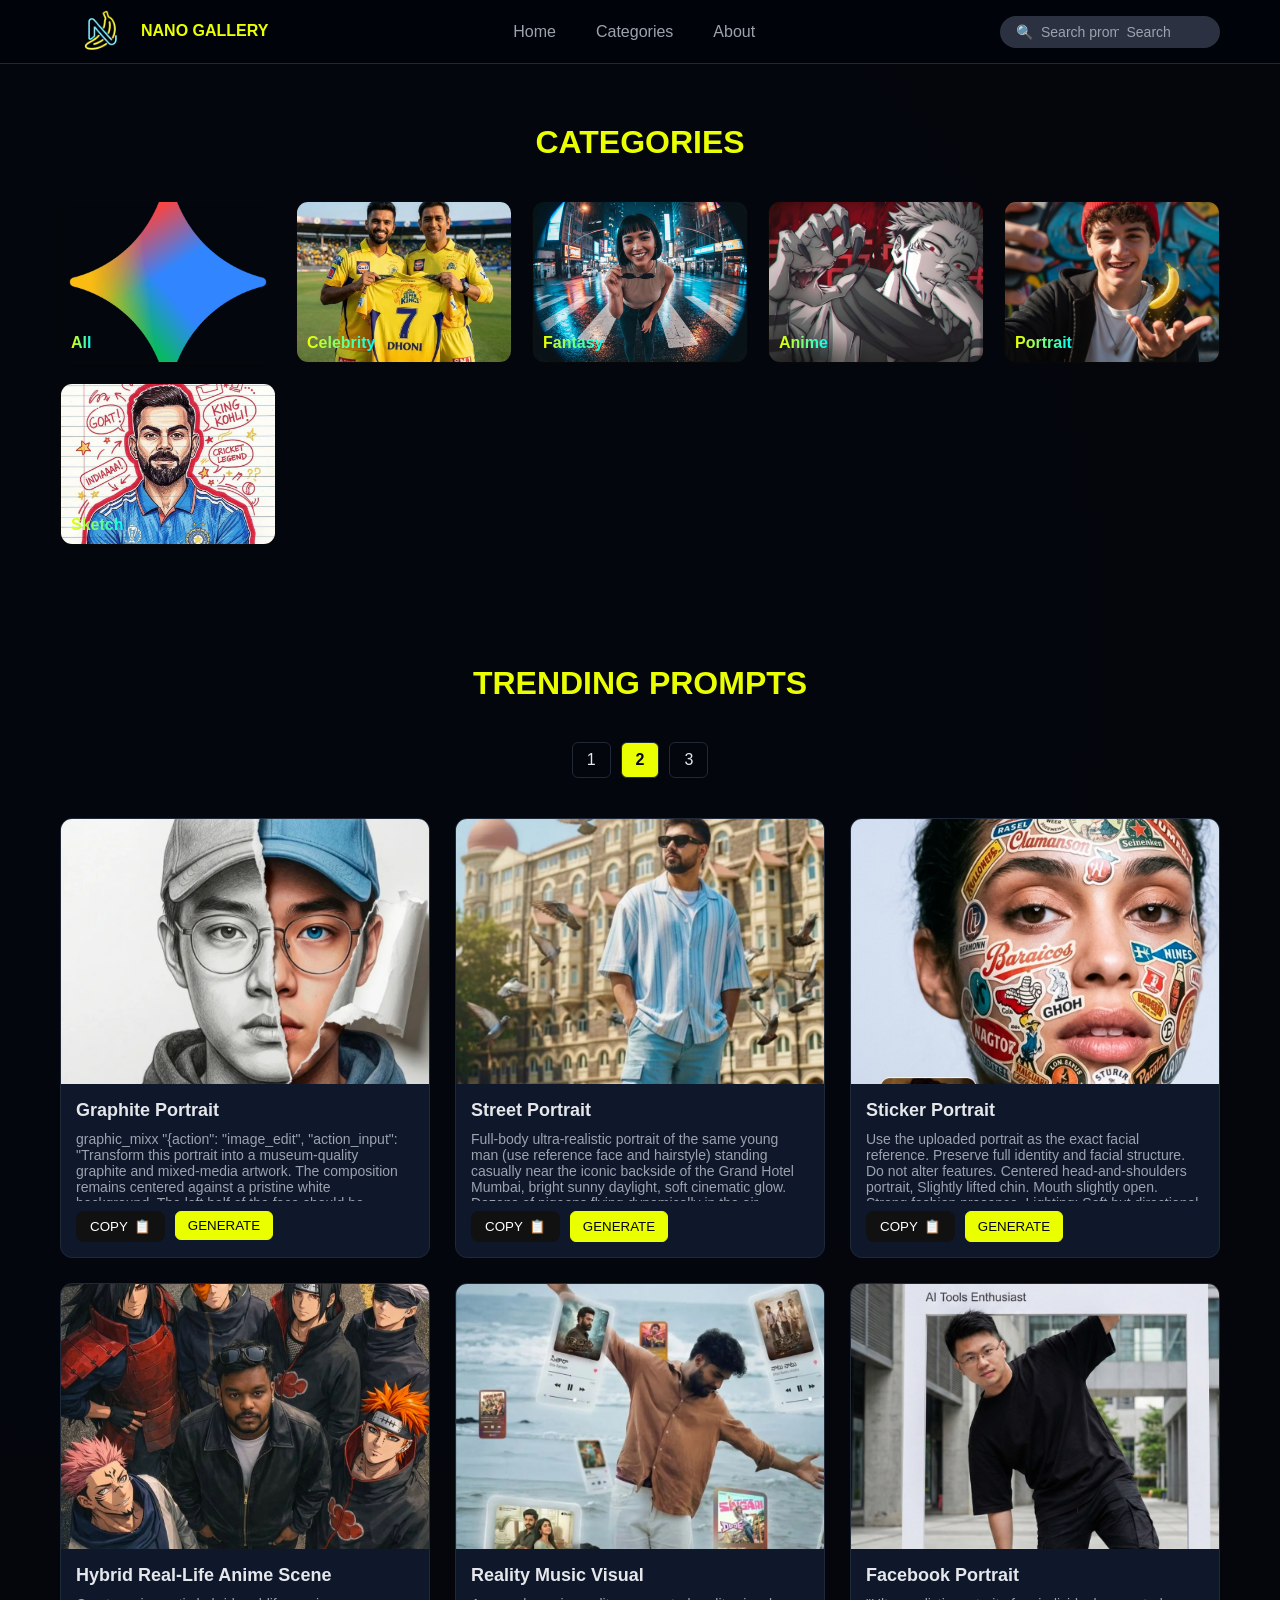
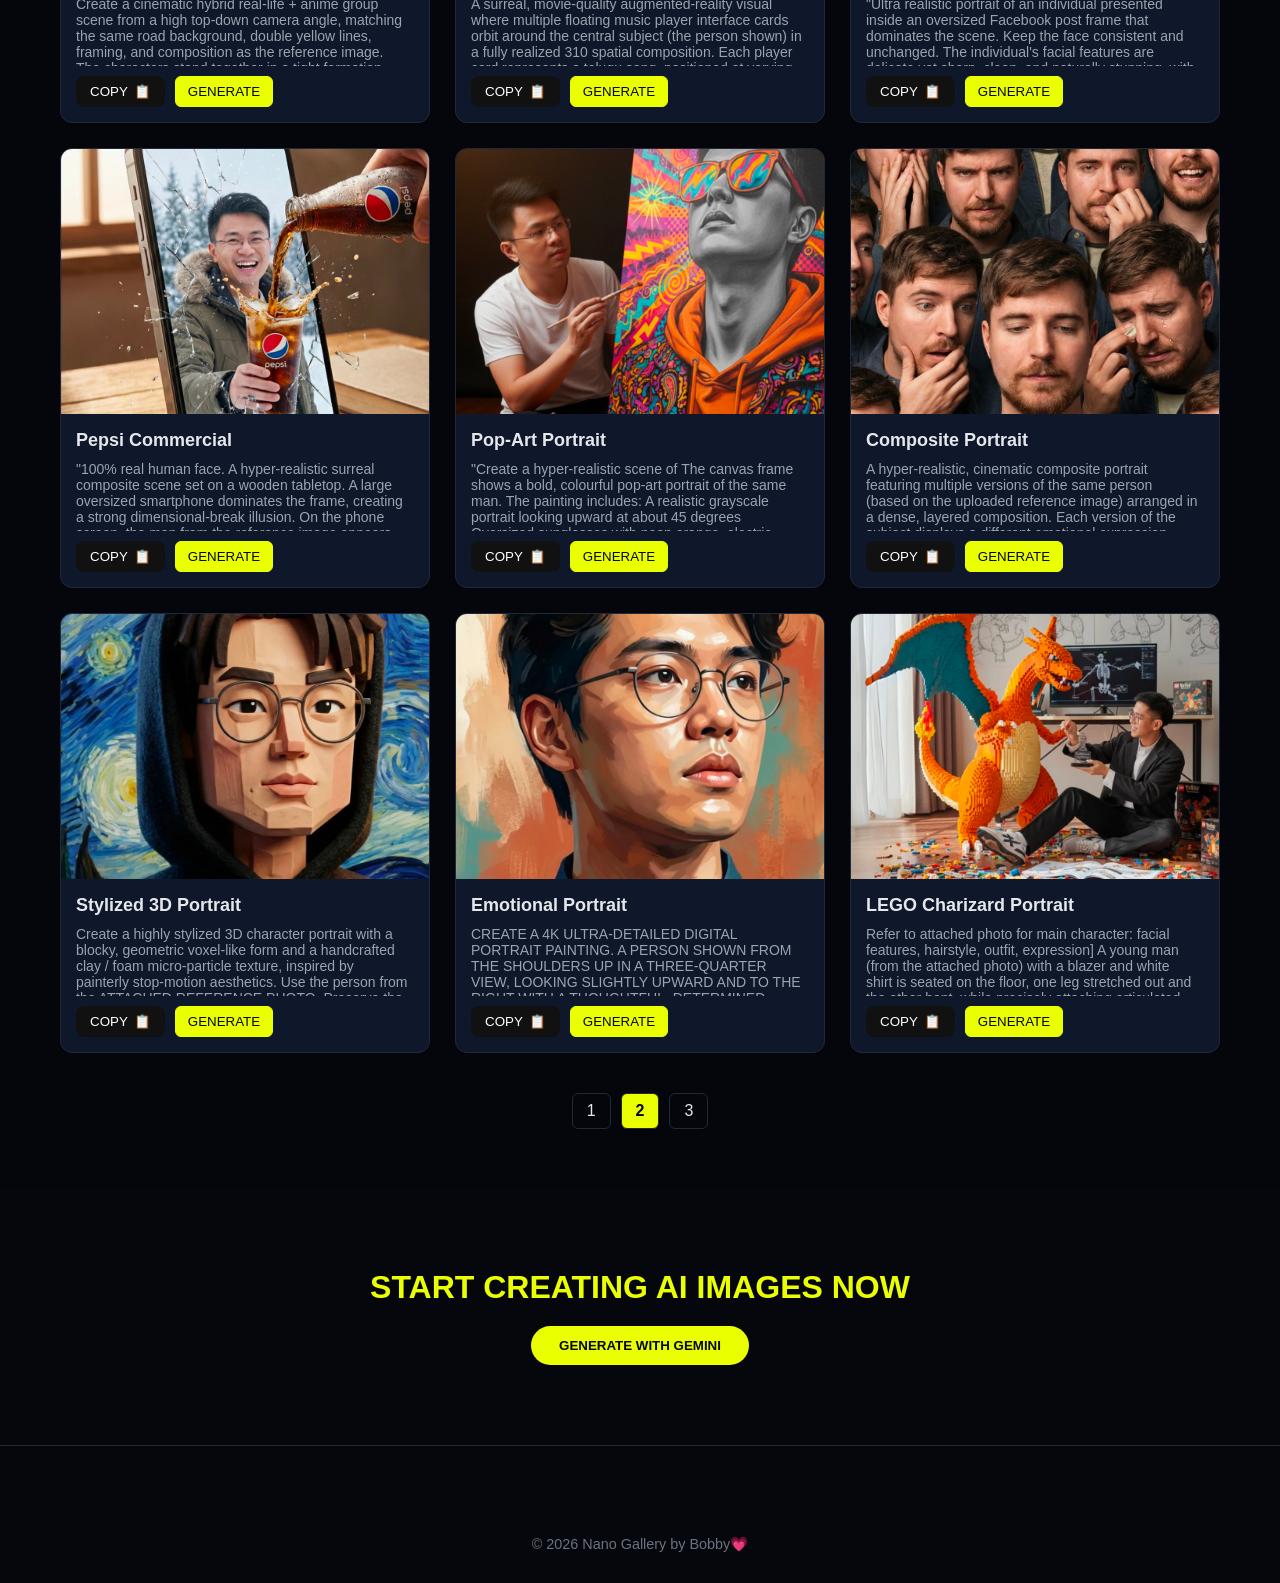
==== page2.html @ 67259397 "Initial project commit" ====
<!DOCTYPE html>
<html lang="en">
<head>
  <meta charset="UTF-8">
  <meta name="viewport" content="width=device-width, initial-scale=1.0">
  <title>Nano Gallery</title>
  <link rel="stylesheet" href="css/style.css">
  <script src="js/main.js" defer></script>
</head>
<body>

<!-- NAVBAR -->
<header class="nav">
  <div class="container nav-inner">
    <div class="logo">
      <img src="assets/icons/logo.png" alt="logo">
      <span>NANO GALLERY</span>
    </div>

    <nav class="menu">
      <a href="#hero">Home</a>
      <a href="#categories">Categories</a>
      <a href="#about">About</a>
    </nav>

<div class="nav-right">
  <div class="search-box">
    <span class="search-icon">🔍</span>
    <input type="text" id="searchInput" placeholder="Search prompts...">
    <input type="text" placeholder="Search">
  </div>
</div>
</header>

<!-- CATEGORIES -->

   <section class="categories" id="categories">
  <div class="container">
    <h2>CATEGORIES</h2>

    <div class="category-grid">

      <div class="cat-card" data-filter="all">
        <img src="assets/images/all.png" alt="All categories">
        <span>All</span>
      </div>

      <div class="cat-card" data-filter="celebrity">
        <img src="assets/images/image1.jpg" alt="Celebrity category">
        <span>Celebrity</span>
      </div>

      <div class="cat-card" data-filter="fantasy">
        <img src="assets/images/image2.jpg" alt="Fantasy category">
        <span>Fantasy</span>
      </div>

      <div class="cat-card" data-filter="anime">
        <img src="assets/images/image3.jpg" alt="Anime category">
        <span>Anime</span>
      </div>

      <div class="cat-card" data-filter="portrait">
        <img src="assets/images/image4.png" alt="Portrait category">
        <span>Portrait</span>
      </div>

      <div class="cat-card" data-filter="sketch">
        <img src="assets/images/image5.jpg" alt="Sketch category">
        <span>Sketch</span>
      </div>

    </div>
  </div>
</section>

<!-- PROMPTS -->
<section class="prompts"  id="prompts">
  
  <div class="container">
    <h2 >TRENDING PROMPTS</h2>
  <div class="pagination">
<a href="index.html">1</a>
<a class="active" href="page2.html">2</a>
<a  href="page3.html">3</a>
</div>

    <div class="prompt-grid">
      <p id="noResults" style="display: none; text-align: center; margin-top: 20px;">
  No results found 😶
</p>
   <div class="prompt-card" data-category="portrait">
    <img src="assets/images/p111.jpg" alt="prompt1">
    <div class="prompt-info">
      <h3>Graphite Portrait</h3>
      <p class="prompt-text"> graphic_mixx  "{action": "image_edit", "action_input": "Transform this portrait into a museum-quality graphite and mixed-media artwork. The composition remains centered against a pristine white background. The left half of the face should be rendered entirely in ultra-detailed graphite pencil with soft layered shading and subtle crosshatching. The right half is revealed through a dramatic vertical torn-paper opening, showing hyper-realistic color with a vivid blue eye and natural skin undertones. Add a sky-blue cap worn naturally on the head, with the fabric transitioning from color on the right to graphite shading on the left. The torn paper edges should curl outward, casting soft, realistic shadows to create depth. Maintain the subject's features and intense gaze while applying this fine art realism style.}"</p>
      <div class="buttons">
            <button class="copy">
  <span class="copy-text">COPY</span>
  <span class="copy-icon">📋</span>
</button>
        <a href="https://gemini.google.com"  target="_blank"><button class="gen">GENERATE</button></a>
      </div>
    </div>
  </div>

  <div class="prompt-card" data-category="portrait">
    <img src="assets/images/p112.jpg" alt="prompt2">
    <div class="prompt-info">
      <h3>Street Portrait</h3>
      <p class="prompt-text"> Full-body ultra-realistic portrait of the same young man (use reference face and hairstyle) standing casually near the iconic backside of the Grand Hotel Mumbai, bright sunny daylight, soft cinematic glow. Dozens of pigeons flying dynamically in the air, adding natural motion.

Outfit: light blue-and-white wide-stripe oversized half-sleeve shirt, relaxed light-blue cargo pants, sleek black sunglasses, subtle silver chain, and black-white sneakers. Hands casually in pockets, confident.</p>
      <div class="buttons">
           <button class="copy">
  <span class="copy-text">COPY</span>
  <span class="copy-icon">📋</span>
</button>
        <button class="gen">GENERATE</button>
      </div>
    </div>
  </div>

  <div class="prompt-card" data-category="portrait">
    <img src="assets/images/p113.jpg" alt="prompt3">
    <div class="prompt-info">
      <h3>Sticker Portrait</h3>
      <p class="prompt-text">Use the uploaded portrait as the exact facial reference.

Preserve full identity and facial structure. Do not alter features.

Centered head-and-shoulders portrait, Slightly lifted chin.

Mouth slightly open. Strong fashion presence.

Lighting: Soft but directional studio lighting. Even beauty-style

key light from front. Subtle shadow under jaw and cheekbones. Natural skin highlights. Not flat- gentle contrast. High-end editorial beauty lighting.

Background: Clean light neutral backdrop (soft off-white or pale gray). Minimal and smooth.

Outfit: Structured black high-neck garment. Matte black fabric.

Minimalist fashion styling. Clean silhouette.

Sticker composition: Cover the entire face densely with curated colorful stickers. Layered but visually balanced. Vintage logos, typography, mini illustrations, symbols. Stickers must follow facial curvature. Natural adhesive texture. Slight shadows and realistic edge lift. Some overlap.

High realism. Do not look digitally pasted. Eyes remain visible. Lips partially visible.

Aesthetic treatment: Slight desaturation. Subtle film grain. Soft cinematic texture. Editorial fashion magazine vibe. Balanced colors, not overly saturated. Clean but artistic. Ultra high resolution. Sharp focus. Photorealistic finish.</p>
      <div class="buttons">
            <button class="copy">
  <span class="copy-text">COPY</span>
  <span class="copy-icon">📋</span>
</button>
        <button class="gen">GENERATE</button>
      </div>
    </div>
  </div>
 
  <div class="prompt-card" data-category="anime">
    <img src="assets/images/p114.jpg" alt="prompt1">
    <div class="prompt-info">
      <h3>Hybrid Real-Life Anime Scene</h3>
      <p class="prompt-text">Create a cinematic hybrid real-life + anime group scene from a high top-down camera angle, matching the same road background, double yellow lines, framing, and composition as the reference image. The characters stand together in a tight formation, looking upward toward the camera with confident, serious expressions. Keep the same vertical perspective, spacing, and street texture. Main Human Subject (Center). Place me in the middle of the group as a real-world human boy using my face reference.</p>
      <div class="buttons">
            <button class="copy">
  <span class="copy-text">COPY</span>
  <span class="copy-icon">📋</span>
</button>
        <button class="gen">GENERATE</button>
      </div>
    </div>
  </div>

  <div class="prompt-card" data-category="fantasy">
    <img src="assets/images/p115.jpg" alt="prompt2">
    <div class="prompt-info">
      <h3>Reality Music Visual</h3>
      <p class="prompt-text">A surreal, movie-quality augmented-reality visual where multiple floating music player interface cards orbit around the central subject (the person shown) in a fully realized 310 spatial composition. Each player card represents a telugu song, positioned at varying depths-some hovering boldly in the foreground and partially overlapping the subject, while others drift subtly behind and along the sides, creating immersive depth.</p>
      <div class="buttons">
            <button class="copy">
  <span class="copy-text">COPY</span>
  <span class="copy-icon">📋</span>
</button>
        <button class="gen">GENERATE</button>
      </div>
    </div>
  </div>

  <div class="prompt-card" data-category="portrait">
    <img src="assets/images/p116.jpg" alt="prompt3">
    <div class="prompt-info">
      <h3>Facebook Portrait</h3>
      <p class="prompt-text">"Ultra realistic portrait of an individual presented inside an oversized Facebook post frame that dominates the scene. Keep the face consistent and unchanged. The individual's facial features are delicate yet sharp, clean, and naturally stunning, with eyes locked on the viewer with calm, magnetic intensity and lips softly relaxed and neutral, giving a high-fashion model expression. They stand in a modern, dynamic pose: upper body leaning slightly forward, one hand casually gripping the top edge of the Facebook frame, while one leg steps outward through the frame to create a smooth and stylish 3D illusion. The Facebook frame is ultra realistic with username "Adam Digital", verified badge, display name "374K followers 1K following", caption "AI Tools Enthusiast", authentic Facebook UI icons (like, comment, share and emoji reactions), and a circular profile picture identical to the subject.

The individual wears an oversized black T-shirt, black cargo pants, and clean sneakers in a relaxed, modern streetwear look."</p>
      <div class="buttons">
            <button class="copy">
  <span class="copy-text">COPY</span>
  <span class="copy-icon">📋</span>
</button>
        <button class="gen">GENERATE</button>
      </div>
    </div>
  </div>
<div class="prompt-card" data-category="fantasy">
    <img src="assets/images/p117.jpg" alt="prompt1">
    <div class="prompt-info">
      <h3>Pepsi Commercial</h3>
      <p class="prompt-text">"100% real human face. A hyper-realistic surreal composite scene set on a wooden tabletop. A large oversized smartphone dominates the frame, creating a strong dimensional-break illusion. On the phone screen, the man from the reference image appears much larger in a close-up winter environment, smiling happily while holding a clear glass with a visible Pepsi logo on it.

A real human hand pours dark Pepsi cola from a cold bottle covered in condensation droplets directly toward the phone screen. The liquid visually breaks through the display and flows into the glass he is holding inside the screen, creating a powerful surreal effect.

A closed book and a black pen sit on the wooden table beside the oversized phone to emphasize scale distortion. Warm natural lighting, soft cinematic shadows, ultra-sharp liquid splash details, hyper-realistic skin texture, realistic reflections on glass and screen, surreal cinematic advertising look, professional commercial photography quality, 8K realism.</p>
      <div class="buttons">
            <button class="copy">
  <span class="copy-text">COPY</span>
  <span class="copy-icon">📋</span>
</button>
        <button class="gen">GENERATE</button>
      </div>
    </div>
  </div>

  <div class="prompt-card" data-category="fantasy">
    <img src="assets/images/p118.jpg" alt="prompt2">
    <div class="prompt-info">
      <h3>Pop-Art Portrait</h3>
      <p class="prompt-text">"Create a hyper-realistic scene of The canvas frame shows a bold, colourful pop-art portrait of the same man. The painting includes: A realistic grayscale portrait looking upward at about 45 degrees Oversized sunglasses with neon orange, electric blue, hot pink reflective colours. A hoodie or jacket with multi-colour paisley/baroque patterns (orange, teal, pink, purple, gold, black). A vibrant orange hood underneath

Lower area with vivid painted fabric textures in orange, magenta, turquoise.

Pop-Art Background Patterns (On the Canvas)

Use a high-energy mix of: Neon spirals, Radiating sunbursts, Comic halftone dots, Lightning zig-zags, Stars, Wavy lines, Crosshatching, Brushstroke textures

All in bright colours like orange, yellow, pink, purple, teal and black, layered together to feel hand-painted and explosive.

Scene Environment: The man sits comfortably on the left. The canvas is on the right, facing him. He holds a paintbrush near the canvas. Paint tubes, colour palettes and brushes scattered around. Warm, soft studio lighting. Visible canvas texture and real acrylic paint strokes.

Style: Hyper-realistic man Canvas art is colourful pop-art with bold outlines and layered paint textures. High saturation, strong contrast, energetic vibe.

Negative Prompt: No cartoon bodies, no flat vector look, no distortions, no muted colours."</p>
      <div class="buttons">
            <button class="copy">
  <span class="copy-text">COPY</span>
  <span class="copy-icon">📋</span>
</button>
        <button class="gen">GENERATE</button>
      </div>
    </div>
  </div>

  <div class="prompt-card" data-category="portrait">
    <img src="assets/images/p119.jpg" alt="prompt3">
    <div class="prompt-info">
      <h3>Composite Portrait</h3>
      <p class="prompt-text">A hyper-realistic, cinematic composite portrait featuring multiple versions of the same person (based on the uploaded reference image) arranged in a dense, layered composition. Each version of the subject displays a different emotional expression, including: joy, shock, curiosity, fear, sadness, confusion, excitement, deep thought, amusement, and surprise.

The central figure is positioned slightly forward, holding an open book, reading calmly with a neutral or focused expression. Surrounding versions of the same person are tightly packed in the background, overlapping slightly, each showing unique facial emotions and natural gestures (hands on face, covering mouth, scratching head, smiling, frowning, etc.).

Face consistency is critical- all versions must clearly resemble the uploaded reference image, maintaining identical facial structure, hairstyle, skin tone, and lighting coherence.

Lighting & Mood:

Soft studio lighting with warm tones, subtle shadows, and high dynamic range. Dramatic but natural lighting that enhances facial expressions.

Background is dark and minimal to emphasize faces.

Styling:

Clothing: simple, neutral outfit (e.g, casual shirt or jacket) consistent across all duplicates

Color palette: warm, earthy tones with a strong contrast (like beige, brown, muted blue)

Emotional storytelling and expressive realism

Composition:

Tight framing with faces filling the frame

Depth layering: foreground (main subject), mid-layer, background faces

Slight variation in head angles and eye directions for realism

No distortion or surreal exaggeration - keep it photorealisticDetails:

Ultra-detailed skin texture, natural imperfections, realistic eyes, sharp focus DSLR quality, 85mm lens look, shallow depth of field, studio-grade clarity.

use Ist image and 2nd image i for reference i Want 9:16 size</p>
      <div class="buttons">
            <button class="copy">
  <span class="copy-text">COPY</span>
  <span class="copy-icon">📋</span>
</button>
        <button class="gen">GENERATE</button>
      </div>
    </div>
  </div>

  <div class="prompt-card" data-category="portrait">
    <img src="assets/images/p120.jpg" alt="prompt4">
    <div class="prompt-info">
      <h3>Stylized 3D Portrait</h3>
      <p class="prompt-text">Create a highly stylized 3D character portrait with a blocky, geometric voxel-like form and a handcrafted clay / foam micro-particle texture, inspired by painterly stop-motion aesthetics. Use the person from the ATTACHED REFERENCE PHOTO. Preserve the person's identity, facial structure, proportions, skin tone, and key features, but reinterpret them into a cuboid, low-poly caricature form with simplified geometry, squared facial planes, and intentionally rigid structure. Apply a dense tactile surface made of tiny bead-like or felted particles across all visible elements for a handcrafted look. Render against a swirling, painterly, post-impressionist background with thick directional strokes and vibrant motion, evoking a dreamlike night-sky energy. Lighting should be soft but directional, with warm highlights and gentle shadow falloff to enhance texture depth without realism. The overall look should feel artistic, whimsical, museum-grade, and handcrafted, not photoreal, not Pixar, not vinyl, not glossy CGI. Ultra-high detail, clean edges, intentional stylization, no text, no logos, no watermarks. Aspect ratio 4:5</p>
      <div class="buttons">
            <button class="copy">
  <span class="copy-text">COPY</span>
  <span class="copy-icon">📋</span>
</button>
        <button class="gen">GENERATE</button>
      </div>
    </div>
  </div>

  <div class="prompt-card" data-category="portrait">
    <img src="assets/images/p121.jpg" alt="prompt5">
    <div class="prompt-info">
      <h3>Emotional Portrait</h3>
      <p class="prompt-text">CREATE A 4K ULTRA-DETAILED DIGITAL PORTRAIT PAINTING. A PERSON SHOWN FROM THE SHOULDERS UP IN A THREE-QUARTER VIEW, LOOKING SLIGHTLY UPWARD AND TO THE RIGHT WITH A THOUGHTFUL, DETERMINED EXPRESSION. ACCURATELY MATCH IDENTITY, FACIAL STRUCTURE, PROPORTIONS, HAIRSTYLE, AND HAIR TEXTURE FROM THE REFERENCE IMAGE.

LIGHTING: SOFT WINDOW LIGHT FROM THE FRONT, GLOSSY PAINTED HIGHLIGHTS ON FOREHEAD, NOSE BRIDGE, CHEEKBONES, CHIN, AND LIPS. SUBTLE SHADOW PATTERNS ACROSS THE FACE.

RENDERING: ULTRA-DETAILED, PAINTERLY BRUSH STROKES, VISIBLE SKIN TEXTURE AND INDIVIDUAL HAIR STRANDS.

CLOTHING: DARK BLUE KURTA SHIRT, MINIMAL DETAIL BUT EXPRESSIVE BRUSH STROKES.

BACKGROUND: ABSTRACT PAINTERLY BACKDROP WITH CREAM, ORANGE, TERRACOTTA, AND TEAL TONES, TEXTURED ACRYLIC STYLE.

LOWER FADE: PORTRAIT DISSOLVES INTO BRUSH STROKES TOWARD THE BOTTOM.

STYLE: MODERN EDITORIAL ILLUSTRATION, ACRYLIC + OIL PAINTING MIX, HIGH COLOR DEPTH, SHARP FACE DETAIL.

RESOLUTION: 4K, ULTRA-SHARP, ASPECT RATIO 4:5.</p>
      <div class="buttons">
            <button class="copy">
  <span class="copy-text">COPY</span>
  <span class="copy-icon">📋</span>
</button>
        <button class="gen">GENERATE</button>
      </div>
    </div>
  </div>

  <div class="prompt-card" data-category="fantasy">
    <img src="assets/images/p122.jpg" alt="prompt6">
    <div class="prompt-info">
      <h3>LEGO Charizard Portrait</h3>
      <p class="prompt-text">Refer to attached photo for main character: facial features, hairstyle, outfit, expression]

A young man (from the attached photo) with a blazer and white shirt is seated on the floor, one leg stretched out and the other bent, while precisely attaching articulated LEGO pieces to the wing of a towering charizard statue. The full-scale charizard is built entirely out of cool-toned orange, red, yellow, white LEGO bricks, poised in a martial-arts stance that radiates elegance and strength.

Around him, thousands of LEGO pieces sprawl across the polished wooden floor, mixed with open manuals and charizard-branded LEGO packaging. Behind the character, a minimalistic desk supports a digital screen displaying charizard's skeletal build, and nearby walls are covered with penciled sketches of movement and aura-based attacks.

Sunlight streams gently from the side window, highlighting the subtle tension in the charizard's pose and the creator's meticulous handwork. Shadows fall softly, adding cinematic realism. The scene captures a sense of focused solitude and artistic flow, framed in vertical 9:16 for a vertical storytelling</p>
      <div class="buttons">
            <button class="copy">
  <span class="copy-text">COPY</span>
  <span class="copy-icon">📋</span>
</button>
        <button class="gen">GENERATE</button>
      </div>
    </div>
  </div>
</div>
<div class="pagination">
<a href="index.html">1</a>
<a class="active" href="page2.html">2</a>
<a  href="page3.html">3</a>
</div>
</section>

<!-- CTA -->
<section class="cta-section">
  <div class="container">
    <h2>START CREATING AI IMAGES NOW</h2>
    <a href="https://gemini.google.com" target="_blank"><button class="cta">GENERATE WITH GEMINI</button></a>
  </div>
</section>

<!-- FOOTER -->
<footer class="footer" id="about">
  <div class="copyright">
    © 2026 Nano Gallery by Bobby💗
  </div>
</footer>

</body>
</html>
---- css/style.css ----
* {
  margin: 0;
  padding: 0;
  box-sizing: border-box;
}

html {
  scroll-behavior: smooth;
}

body {
  font-family: "Segoe UI", Arial, sans-serif;
  background: radial-gradient(circle at 20% 20%, #0b0f19, #05070d 60%);
  color: #e5e7eb;
}

.container {
  max-width: 1200px;
  margin: auto;
  padding: 0 20px;
}

h2 {
  text-align: center;
  margin-bottom: 40px;
  font-size: 2rem;
  color: #eaff00;
}

/*NAVBAR*/

.nav {
  position: sticky;
  top: 0;
  background: #00030a;
  backdrop-filter: blur(3px);
  border-bottom: 1px solid #1f2937;
  z-index: 10;
}

.nav-inner {
  display: grid;
  grid-template-columns: auto 1fr auto;
  align-items: center;
  height: 63px;
}

.logo {
  display: flex;
  align-items: center;
  gap: 1px;
  font-weight: 700;
  color: #eaff00;
}

.logo img {
  width: 80px;
  transition: transform 0.5s ease, filter 0.5s ease;
}

.logo:hover {
  filter: drop-shadow(0 0 10px rgba(251, 251, 63, 0.8));
}

.menu {
  display: flex;
  justify-content: center;
  gap: 40px;
}
.menu a {
  color: #9ca3af;
  font-weight: 500;
  text-decoration: none;
  transition: color 0.2s;
}

.menu a:hover {
  color: #eaff00;
}


.nav-right {
  display: flex;
  align-items: center;
  gap: 15px;
}


.nav-right {
  display: flex;
  align-items: center;
}

.search-box {
  display: flex;
  align-items: center;
  background: #2b3140;
  padding: 8px 16px;
  border-radius: 30px;
  width: 220px;
  gap: 8px;
}

.search-icon {
  font-size: 14px;
  color: #9ca3af;
}

.search-box input {
  background: transparent;
  border: none;
  outline: none;
  color: #e5e7eb;
  width: 100%;
  font-size: 14px;
}

.search-box input::placeholder {
  color: #9ca3af;
}

.search-box input:focus::placeholder {
  color: transparent;
}

.search-box:hover {
  background: #202022;
}

/*HERO*/
.hero {
  background: url("../assets/hero.jpg") center/cover no-repeat;
  height: 450px;
  position: relative;
  overflow: hidden;
}

.floating-icons span {
  position: absolute;
  font-size: 22px;
  opacity: 0.50;
  animation: float 6s ease-in-out infinite;
}

/* Random Positions */
.floating-icons span:nth-child(1) {
  top: 17%;
  left: 15%;
  animation-delay: 0s;
}

.floating-icons span:nth-child(2) {
  top: 30%;
  left: 27%;
  animation-delay: 2s;
}

.floating-icons span:nth-child(3) {
  top: 30%;
  right: 25%;
  animation-delay: 1s;
}

.floating-icons span:nth-child(4) {
  bottom: 9%;
  right: 27%;
  animation-delay: 3s;
}

.floating-icons span:nth-child(5) {
  top: 70%;
  left: 10%;
  animation-delay: 4s;
}

.floating-icons span:nth-child(6) {
  top: 10%;
  right: 20%;
  animation-delay: 4s;
}

.floating-icons span:nth-child(7) {
  bottom: 30%;
  right: 15%;
  animation-delay: 4s;
}

.floating-icons span:nth-child(8) {
  bottom: 5%;
  left: 27%;
  animation-delay: 4s;
}


@keyframes float {
  0% {
    transform: translateY(0px);
  }
  50% {
    transform: translateY(-20px);
  }
  100% {
    transform: translateY(0px);
  }
}

.hero-overlay {
  background: rgba(5, 7, 13, 0.973);
  height: 100%;
  display: flex;
  align-items: center;
}

.hero-content {
  text-align: center;
}

.hero-logo {
  width: 400px;
  margin-bottom: 0%;
  transition: transform 0.3s ease, filter 0.3s ease;
}
.hero-logo:hover {
   transform: scale(1.03);
  filter: drop-shadow(0 0 10px rgba(0, 234, 255, 0.40));
}
.hero h1 {
  font-size: 3rem;
  margin-bottom: 10px;
}

.hero h1 span {
  color: #eaff00;
}

.hover-word {
  transition: 0.3s ease;
  cursor: pointer;
}

.hover-word:hover {
 color: #eaff00;
  text-shadow: 0 0 8px rgba(234, 255, 0, 0.7);
}

.hero p {
  color: #9ca3af;
  margin-bottom: 20px;
}

.cta {
  background: #eaff00;
  color: #05070d;
  border: none;
  padding: 12px 28px;
  border-radius: 30px;
  font-weight: 700;
  cursor: pointer;
  transition: 0.2s;
}

.cta:hover {
  box-shadow: 0 0 20px rgba(234,255,0,0.5);
  transform: translateY(-2px);
}

/*CATEGORIES*/

.categories {
  padding: 60px 0;
  background: rgba(5, 7, 13, 0.973);
}


.category-grid {
  display: grid;
  grid-template-columns: repeat(auto-fit, minmax(180px,1fr));
  gap: 20px;
}

.cat-card {
  position: relative;
  border-radius: 12px;
  overflow: hidden;
  cursor: pointer;
  border: 1px solid #080808;
  transition: 0.3s;
}

.cat-card img {
  width: 100%;
  height: 160px;
  object-fit: cover;
  display:block;
 
}

.cat-card span {
  position: absolute;
  bottom: 10px;
  left: 10px;
  font-weight: 600;
  color: linear-gradient(90deg, #eaff00, #00fff7);
  background: linear-gradient(90deg, #eaff00, #00fff7);
  -webkit-background-clip: text;
  -webkit-text-fill-color: transparent;
}

.cat-card span:hover  {
  transform: scale(1.05);
} 
.cat-card:hover {
  transform: translateY(-6px);
  box-shadow: 0 0 20px rgba(0,255,255,0.4);

}

/* PROMPTS */

.prompts {
  padding: 60px 0;
  background: rgba(5, 7, 13, 0.973);
}

/* PROMPT GRID */

.prompt-grid {
  display: grid;
  grid-template-columns: repeat(3,1fr);
  gap: 25px;
  margin-top: 40px;
}
.pagination {
  display: flex;
  justify-content: center;
  margin-top: 40px;
  gap: 10px;
  align-items: center;
}

.pagination a {
  padding: 8px 14px;
  border: 1px solid #1f2937;
  color: #e5e7eb;
  text-decoration: none;
  border-radius: 6px;
  transition: 0.3s;
}

.pagination a:hover {
  background: #eaff00;
  color: #05070d;
}

.pagination a.active {
  background: #eaff00;
  color: #05070d;
  font-weight: bold;
}
/* CARD */

.prompt-card {
  background: #0f172a;
  border: 1px solid #1f2937;
  border-radius: 12px;
  overflow: hidden;
  height: 440px;
  display:flex;
  flex-direction: column;
  justify-content: space-between;
  transition: 0.3s;
}

/* IMAGE */

.prompt-card img {
  width: 100%;
  height: 265px;
  object-fit: cover;
  display: block;
}

/* CARD CONTENT */

.prompt-info {
  padding: 15px;
}

.prompt-info h3 {
  margin-bottom: 10px;
  font-size: 18px;
}

.prompt-info p {
  color: #9ca3af;
  font-size: 14px;
  margin-bottom: 10px;
  max-height: 70px;
  overflow-y: auto;
  padding-right: 5px;
}
.prompt-info p::-webkit-scrollbar {
  width: 4px;
}

.prompt-info p::-webkit-scrollbar-thumb {
  background: #eaff00;
  border-radius: 10px;
}

/* BUTTONS */

.buttons {
  display: flex;
  gap: 10px;
}

.copy {
  display: flex;
  align-items: center;
  gap: 6px;
  padding: 8px 14px;
  border: none;
  border-radius: 8px;
  background: #111;
  color: white;
  cursor: pointer;
  transition: all 0.3s ease;
}

.copy:hover {
  background: #ebe416;
  transform: scale(1.02);
  color: #05070d;
}

.copy.copied {
  background: #22c55e;
}

.copy-icon {
  transition: transform 0.3s ease;
}

.copy.copied .copy-icon {
  transform: rotate(360deg);
}

.gen {
  background: #eaff00;
  border: 1px solid #eaff00;
  color: #05070d;
  padding: 6px 12px;
  border-radius: 6px;
  cursor: pointer;
}
.gen:hover {
 background-color: #0f1526;
  color: #eaff00;
}

/* CARD HOVER */

.prompt-card:hover {
  transform: translateY(-5px);
  box-shadow: 0 0 20px rgba(234, 255, 0, 0.2);
}

/* CTA SECTION */

.cta-section {
  padding: 80px 0;
  text-align: center;
}

.cta-section h2 {
  margin-bottom: 20px;
}

@media (max-width: 900px) {
  .prompt-grid {
    grid-template-columns: repeat(2, 1fr);
  }
}

@media (max-width: 600px) {
  .prompt-grid {
    grid-template-columns: 1fr;
  }
}

/* FOOTER*/

.footer {
  background: #05070d;
  border-top: 1px solid #1f2937;
  padding: 60px 0 30px;
}

.footer-grid {
  display: grid;
  grid-template-columns: repeat(auto-fit, minmax(180px,1fr));
  gap: 30px;
}

.footer h4 {
  margin-bottom: 10px;
  color: #eaff00;
}

.footer a {
  display: block;
  color: #9ca3af;
  margin-bottom: 6px;
  text-decoration: none;
}

.footer a:hover {
  color: #eaff00;
}

.copyright {
  text-align: center;
  margin-top: 30px;
  color: #6b7280;
  font-size: 0.9rem;
}
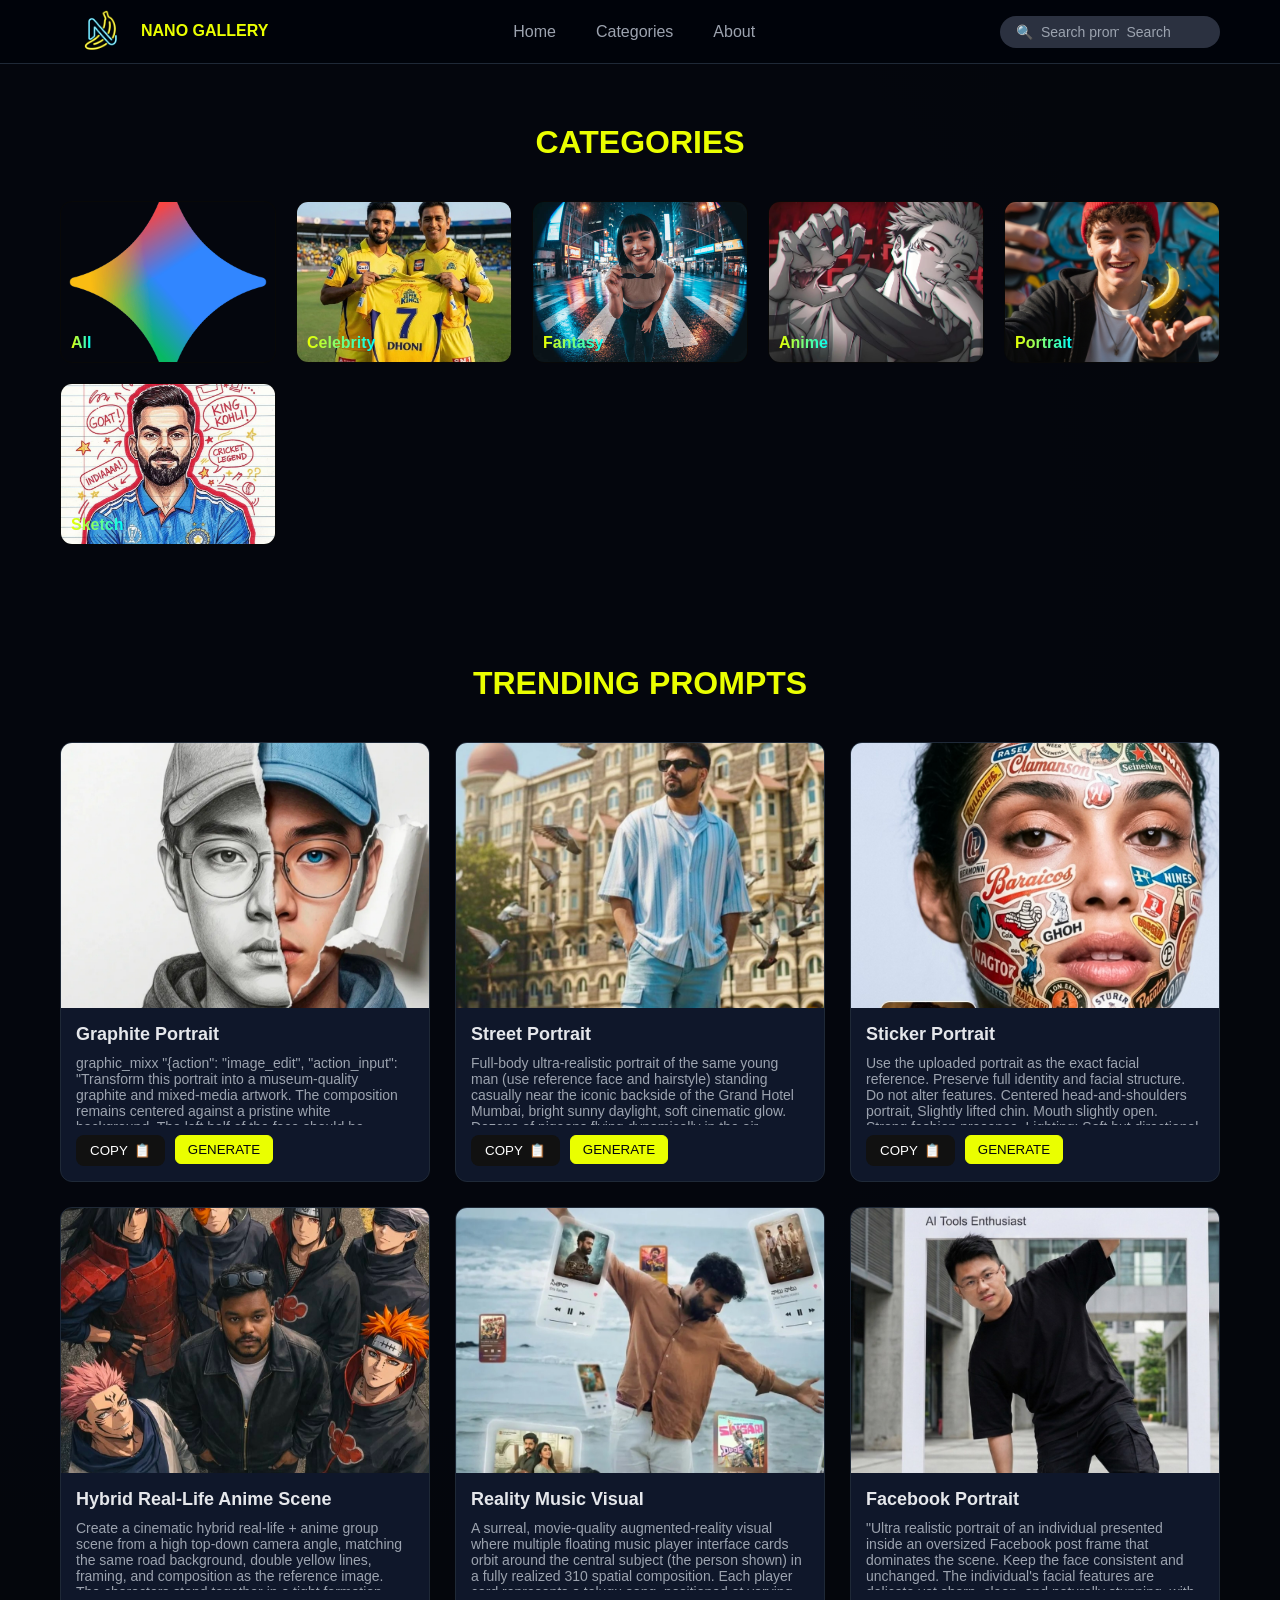
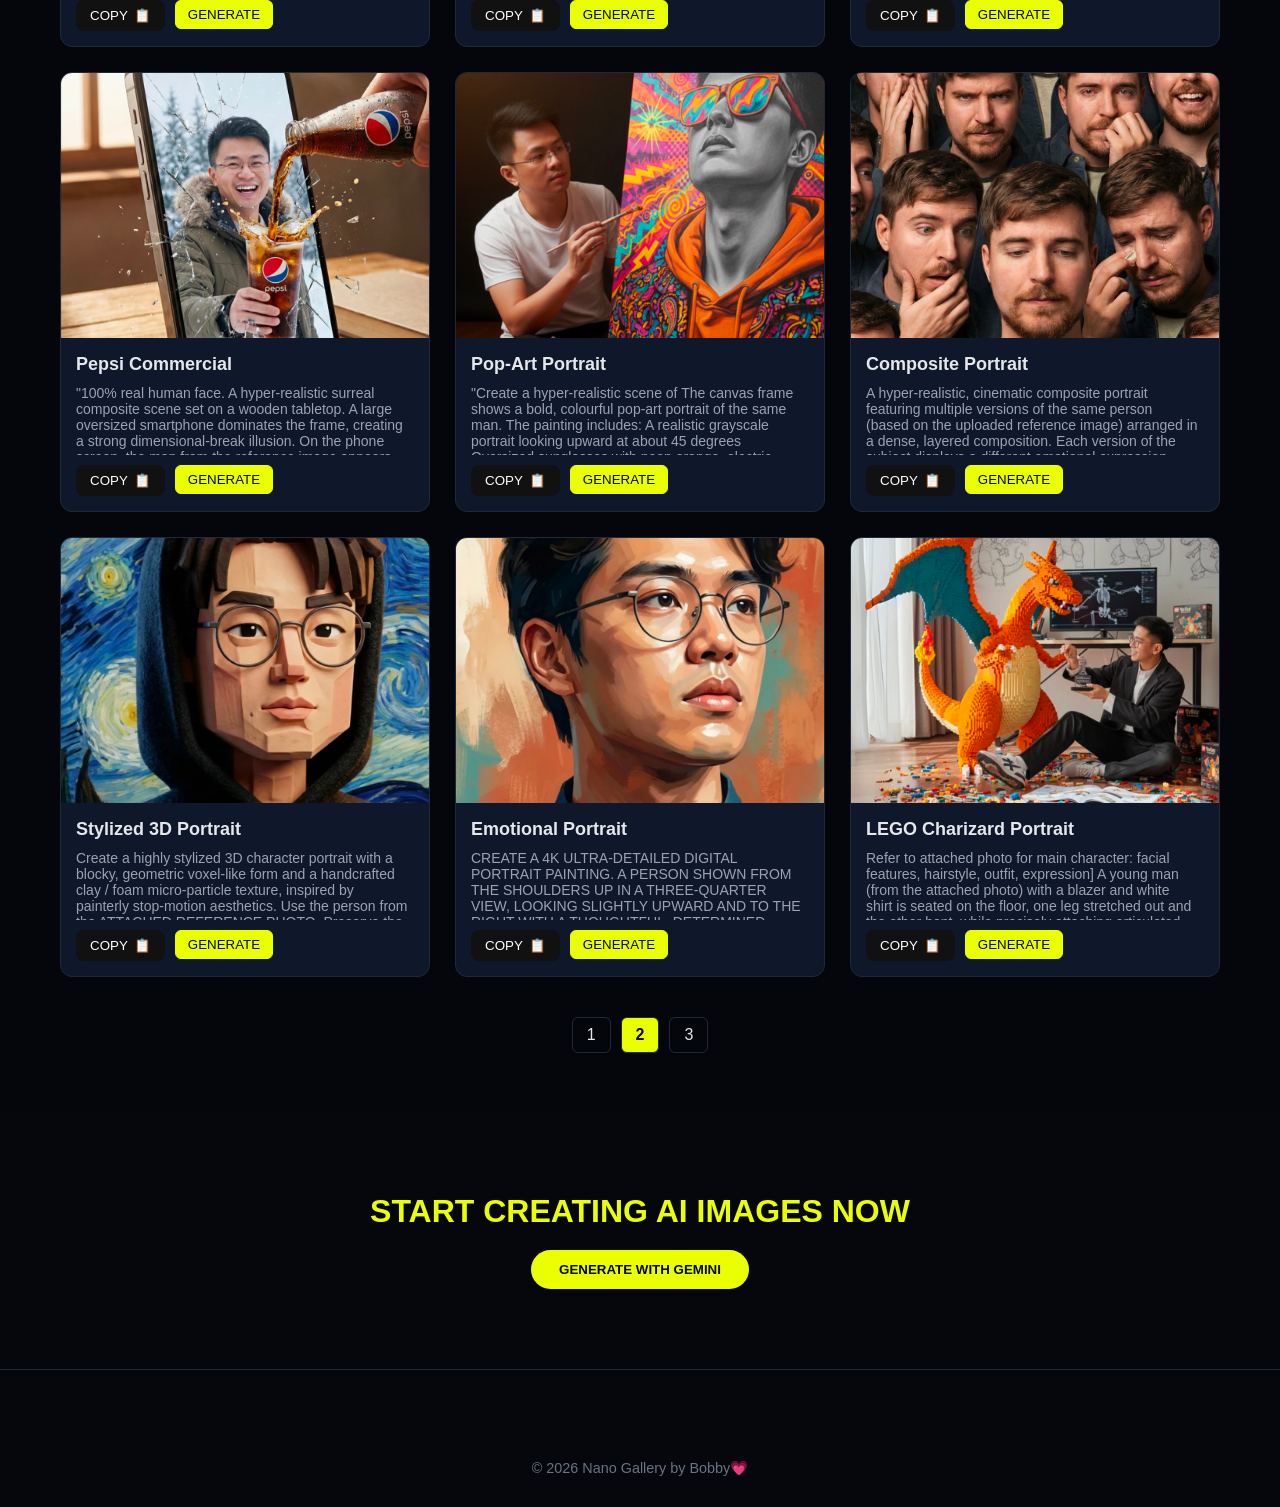
==== commit c894002e: "version1.0" ====
--- a/page2.html
+++ b/page2.html
@@ -5,6 +5,7 @@
   <meta name="viewport" content="width=device-width, initial-scale=1.0">
   <title>Nano Gallery</title>
   <link rel="stylesheet" href="css/style.css">
+  <script src="js/data.js"></script>
   <script src="js/main.js" defer></script>
 </head>
 <body>
@@ -75,307 +76,27 @@
 </section>
 
 <!-- PROMPTS -->
-<section class="prompts"  id="prompts">
-  
+<section class="prompts" id="prompts">
   <div class="container">
-    <h2 >TRENDING PROMPTS</h2>
-  <div class="pagination">
-<a href="index.html">1</a>
-<a class="active" href="page2.html">2</a>
-<a  href="page3.html">3</a>
-</div>
-
-    <div class="prompt-grid">
-      <p id="noResults" style="display: none; text-align: center; margin-top: 20px;">
-  No results found 😶
-</p>
-   <div class="prompt-card" data-category="portrait">
-    <img src="assets/images/p111.jpg" alt="prompt1">
-    <div class="prompt-info">
-      <h3>Graphite Portrait</h3>
-      <p class="prompt-text"> graphic_mixx  "{action": "image_edit", "action_input": "Transform this portrait into a museum-quality graphite and mixed-media artwork. The composition remains centered against a pristine white background. The left half of the face should be rendered entirely in ultra-detailed graphite pencil with soft layered shading and subtle crosshatching. The right half is revealed through a dramatic vertical torn-paper opening, showing hyper-realistic color with a vivid blue eye and natural skin undertones. Add a sky-blue cap worn naturally on the head, with the fabric transitioning from color on the right to graphite shading on the left. The torn paper edges should curl outward, casting soft, realistic shadows to create depth. Maintain the subject's features and intense gaze while applying this fine art realism style.}"</p>
-      <div class="buttons">
-            <button class="copy">
-  <span class="copy-text">COPY</span>
-  <span class="copy-icon">📋</span>
-</button>
-        <a href="https://gemini.google.com"  target="_blank"><button class="gen">GENERATE</button></a>
-      </div>
+    <h2>TRENDING PROMPTS</h2>
+    <div class="prompt-grid" id="promptGrid">
+      <p id="noResults">
+        No results found 😶
+      </p>
+    </div>
+    <div class="pagination">
+      <a href="index.html">1</a>
+      <a class="active" href="page2.html">2</a>
+      <a href="page3.html">3</a>
     </div>
   </div>
-
-  <div class="prompt-card" data-category="portrait">
-    <img src="assets/images/p112.jpg" alt="prompt2">
-    <div class="prompt-info">
-      <h3>Street Portrait</h3>
-      <p class="prompt-text"> Full-body ultra-realistic portrait of the same young man (use reference face and hairstyle) standing casually near the iconic backside of the Grand Hotel Mumbai, bright sunny daylight, soft cinematic glow. Dozens of pigeons flying dynamically in the air, adding natural motion.
-
-Outfit: light blue-and-white wide-stripe oversized half-sleeve shirt, relaxed light-blue cargo pants, sleek black sunglasses, subtle silver chain, and black-white sneakers. Hands casually in pockets, confident.</p>
-      <div class="buttons">
-           <button class="copy">
-  <span class="copy-text">COPY</span>
-  <span class="copy-icon">📋</span>
-</button>
-        <button class="gen">GENERATE</button>
-      </div>
-    </div>
-  </div>
-
-  <div class="prompt-card" data-category="portrait">
-    <img src="assets/images/p113.jpg" alt="prompt3">
-    <div class="prompt-info">
-      <h3>Sticker Portrait</h3>
-      <p class="prompt-text">Use the uploaded portrait as the exact facial reference.
-
-Preserve full identity and facial structure. Do not alter features.
-
-Centered head-and-shoulders portrait, Slightly lifted chin.
-
-Mouth slightly open. Strong fashion presence.
-
-Lighting: Soft but directional studio lighting. Even beauty-style
-
-key light from front. Subtle shadow under jaw and cheekbones. Natural skin highlights. Not flat- gentle contrast. High-end editorial beauty lighting.
-
-Background: Clean light neutral backdrop (soft off-white or pale gray). Minimal and smooth.
-
-Outfit: Structured black high-neck garment. Matte black fabric.
-
-Minimalist fashion styling. Clean silhouette.
-
-Sticker composition: Cover the entire face densely with curated colorful stickers. Layered but visually balanced. Vintage logos, typography, mini illustrations, symbols. Stickers must follow facial curvature. Natural adhesive texture. Slight shadows and realistic edge lift. Some overlap.
-
-High realism. Do not look digitally pasted. Eyes remain visible. Lips partially visible.
-
-Aesthetic treatment: Slight desaturation. Subtle film grain. Soft cinematic texture. Editorial fashion magazine vibe. Balanced colors, not overly saturated. Clean but artistic. Ultra high resolution. Sharp focus. Photorealistic finish.</p>
-      <div class="buttons">
-            <button class="copy">
-  <span class="copy-text">COPY</span>
-  <span class="copy-icon">📋</span>
-</button>
-        <button class="gen">GENERATE</button>
-      </div>
-    </div>
-  </div>
- 
-  <div class="prompt-card" data-category="anime">
-    <img src="assets/images/p114.jpg" alt="prompt1">
-    <div class="prompt-info">
-      <h3>Hybrid Real-Life Anime Scene</h3>
-      <p class="prompt-text">Create a cinematic hybrid real-life + anime group scene from a high top-down camera angle, matching the same road background, double yellow lines, framing, and composition as the reference image. The characters stand together in a tight formation, looking upward toward the camera with confident, serious expressions. Keep the same vertical perspective, spacing, and street texture. Main Human Subject (Center). Place me in the middle of the group as a real-world human boy using my face reference.</p>
-      <div class="buttons">
-            <button class="copy">
-  <span class="copy-text">COPY</span>
-  <span class="copy-icon">📋</span>
-</button>
-        <button class="gen">GENERATE</button>
-      </div>
-    </div>
-  </div>
-
-  <div class="prompt-card" data-category="fantasy">
-    <img src="assets/images/p115.jpg" alt="prompt2">
-    <div class="prompt-info">
-      <h3>Reality Music Visual</h3>
-      <p class="prompt-text">A surreal, movie-quality augmented-reality visual where multiple floating music player interface cards orbit around the central subject (the person shown) in a fully realized 310 spatial composition. Each player card represents a telugu song, positioned at varying depths-some hovering boldly in the foreground and partially overlapping the subject, while others drift subtly behind and along the sides, creating immersive depth.</p>
-      <div class="buttons">
-            <button class="copy">
-  <span class="copy-text">COPY</span>
-  <span class="copy-icon">📋</span>
-</button>
-        <button class="gen">GENERATE</button>
-      </div>
-    </div>
-  </div>
-
-  <div class="prompt-card" data-category="portrait">
-    <img src="assets/images/p116.jpg" alt="prompt3">
-    <div class="prompt-info">
-      <h3>Facebook Portrait</h3>
-      <p class="prompt-text">"Ultra realistic portrait of an individual presented inside an oversized Facebook post frame that dominates the scene. Keep the face consistent and unchanged. The individual's facial features are delicate yet sharp, clean, and naturally stunning, with eyes locked on the viewer with calm, magnetic intensity and lips softly relaxed and neutral, giving a high-fashion model expression. They stand in a modern, dynamic pose: upper body leaning slightly forward, one hand casually gripping the top edge of the Facebook frame, while one leg steps outward through the frame to create a smooth and stylish 3D illusion. The Facebook frame is ultra realistic with username "Adam Digital", verified badge, display name "374K followers 1K following", caption "AI Tools Enthusiast", authentic Facebook UI icons (like, comment, share and emoji reactions), and a circular profile picture identical to the subject.
-
-The individual wears an oversized black T-shirt, black cargo pants, and clean sneakers in a relaxed, modern streetwear look."</p>
-      <div class="buttons">
-            <button class="copy">
-  <span class="copy-text">COPY</span>
-  <span class="copy-icon">📋</span>
-</button>
-        <button class="gen">GENERATE</button>
-      </div>
-    </div>
-  </div>
-<div class="prompt-card" data-category="fantasy">
-    <img src="assets/images/p117.jpg" alt="prompt1">
-    <div class="prompt-info">
-      <h3>Pepsi Commercial</h3>
-      <p class="prompt-text">"100% real human face. A hyper-realistic surreal composite scene set on a wooden tabletop. A large oversized smartphone dominates the frame, creating a strong dimensional-break illusion. On the phone screen, the man from the reference image appears much larger in a close-up winter environment, smiling happily while holding a clear glass with a visible Pepsi logo on it.
-
-A real human hand pours dark Pepsi cola from a cold bottle covered in condensation droplets directly toward the phone screen. The liquid visually breaks through the display and flows into the glass he is holding inside the screen, creating a powerful surreal effect.
-
-A closed book and a black pen sit on the wooden table beside the oversized phone to emphasize scale distortion. Warm natural lighting, soft cinematic shadows, ultra-sharp liquid splash details, hyper-realistic skin texture, realistic reflections on glass and screen, surreal cinematic advertising look, professional commercial photography quality, 8K realism.</p>
-      <div class="buttons">
-            <button class="copy">
-  <span class="copy-text">COPY</span>
-  <span class="copy-icon">📋</span>
-</button>
-        <button class="gen">GENERATE</button>
-      </div>
-    </div>
-  </div>
-
-  <div class="prompt-card" data-category="fantasy">
-    <img src="assets/images/p118.jpg" alt="prompt2">
-    <div class="prompt-info">
-      <h3>Pop-Art Portrait</h3>
-      <p class="prompt-text">"Create a hyper-realistic scene of The canvas frame shows a bold, colourful pop-art portrait of the same man. The painting includes: A realistic grayscale portrait looking upward at about 45 degrees Oversized sunglasses with neon orange, electric blue, hot pink reflective colours. A hoodie or jacket with multi-colour paisley/baroque patterns (orange, teal, pink, purple, gold, black). A vibrant orange hood underneath
-
-Lower area with vivid painted fabric textures in orange, magenta, turquoise.
-
-Pop-Art Background Patterns (On the Canvas)
-
-Use a high-energy mix of: Neon spirals, Radiating sunbursts, Comic halftone dots, Lightning zig-zags, Stars, Wavy lines, Crosshatching, Brushstroke textures
-
-All in bright colours like orange, yellow, pink, purple, teal and black, layered together to feel hand-painted and explosive.
-
-Scene Environment: The man sits comfortably on the left. The canvas is on the right, facing him. He holds a paintbrush near the canvas. Paint tubes, colour palettes and brushes scattered around. Warm, soft studio lighting. Visible canvas texture and real acrylic paint strokes.
-
-Style: Hyper-realistic man Canvas art is colourful pop-art with bold outlines and layered paint textures. High saturation, strong contrast, energetic vibe.
-
-Negative Prompt: No cartoon bodies, no flat vector look, no distortions, no muted colours."</p>
-      <div class="buttons">
-            <button class="copy">
-  <span class="copy-text">COPY</span>
-  <span class="copy-icon">📋</span>
-</button>
-        <button class="gen">GENERATE</button>
-      </div>
-    </div>
-  </div>
-
-  <div class="prompt-card" data-category="portrait">
-    <img src="assets/images/p119.jpg" alt="prompt3">
-    <div class="prompt-info">
-      <h3>Composite Portrait</h3>
-      <p class="prompt-text">A hyper-realistic, cinematic composite portrait featuring multiple versions of the same person (based on the uploaded reference image) arranged in a dense, layered composition. Each version of the subject displays a different emotional expression, including: joy, shock, curiosity, fear, sadness, confusion, excitement, deep thought, amusement, and surprise.
-
-The central figure is positioned slightly forward, holding an open book, reading calmly with a neutral or focused expression. Surrounding versions of the same person are tightly packed in the background, overlapping slightly, each showing unique facial emotions and natural gestures (hands on face, covering mouth, scratching head, smiling, frowning, etc.).
-
-Face consistency is critical- all versions must clearly resemble the uploaded reference image, maintaining identical facial structure, hairstyle, skin tone, and lighting coherence.
-
-Lighting & Mood:
-
-Soft studio lighting with warm tones, subtle shadows, and high dynamic range. Dramatic but natural lighting that enhances facial expressions.
-
-Background is dark and minimal to emphasize faces.
-
-Styling:
-
-Clothing: simple, neutral outfit (e.g, casual shirt or jacket) consistent across all duplicates
-
-Color palette: warm, earthy tones with a strong contrast (like beige, brown, muted blue)
-
-Emotional storytelling and expressive realism
-
-Composition:
-
-Tight framing with faces filling the frame
-
-Depth layering: foreground (main subject), mid-layer, background faces
-
-Slight variation in head angles and eye directions for realism
-
-No distortion or surreal exaggeration - keep it photorealisticDetails:
-
-Ultra-detailed skin texture, natural imperfections, realistic eyes, sharp focus DSLR quality, 85mm lens look, shallow depth of field, studio-grade clarity.
-
-use Ist image and 2nd image i for reference i Want 9:16 size</p>
-      <div class="buttons">
-            <button class="copy">
-  <span class="copy-text">COPY</span>
-  <span class="copy-icon">📋</span>
-</button>
-        <button class="gen">GENERATE</button>
-      </div>
-    </div>
-  </div>
-
-  <div class="prompt-card" data-category="portrait">
-    <img src="assets/images/p120.jpg" alt="prompt4">
-    <div class="prompt-info">
-      <h3>Stylized 3D Portrait</h3>
-      <p class="prompt-text">Create a highly stylized 3D character portrait with a blocky, geometric voxel-like form and a handcrafted clay / foam micro-particle texture, inspired by painterly stop-motion aesthetics. Use the person from the ATTACHED REFERENCE PHOTO. Preserve the person's identity, facial structure, proportions, skin tone, and key features, but reinterpret them into a cuboid, low-poly caricature form with simplified geometry, squared facial planes, and intentionally rigid structure. Apply a dense tactile surface made of tiny bead-like or felted particles across all visible elements for a handcrafted look. Render against a swirling, painterly, post-impressionist background with thick directional strokes and vibrant motion, evoking a dreamlike night-sky energy. Lighting should be soft but directional, with warm highlights and gentle shadow falloff to enhance texture depth without realism. The overall look should feel artistic, whimsical, museum-grade, and handcrafted, not photoreal, not Pixar, not vinyl, not glossy CGI. Ultra-high detail, clean edges, intentional stylization, no text, no logos, no watermarks. Aspect ratio 4:5</p>
-      <div class="buttons">
-            <button class="copy">
-  <span class="copy-text">COPY</span>
-  <span class="copy-icon">📋</span>
-</button>
-        <button class="gen">GENERATE</button>
-      </div>
-    </div>
-  </div>
-
-  <div class="prompt-card" data-category="portrait">
-    <img src="assets/images/p121.jpg" alt="prompt5">
-    <div class="prompt-info">
-      <h3>Emotional Portrait</h3>
-      <p class="prompt-text">CREATE A 4K ULTRA-DETAILED DIGITAL PORTRAIT PAINTING. A PERSON SHOWN FROM THE SHOULDERS UP IN A THREE-QUARTER VIEW, LOOKING SLIGHTLY UPWARD AND TO THE RIGHT WITH A THOUGHTFUL, DETERMINED EXPRESSION. ACCURATELY MATCH IDENTITY, FACIAL STRUCTURE, PROPORTIONS, HAIRSTYLE, AND HAIR TEXTURE FROM THE REFERENCE IMAGE.
-
-LIGHTING: SOFT WINDOW LIGHT FROM THE FRONT, GLOSSY PAINTED HIGHLIGHTS ON FOREHEAD, NOSE BRIDGE, CHEEKBONES, CHIN, AND LIPS. SUBTLE SHADOW PATTERNS ACROSS THE FACE.
-
-RENDERING: ULTRA-DETAILED, PAINTERLY BRUSH STROKES, VISIBLE SKIN TEXTURE AND INDIVIDUAL HAIR STRANDS.
-
-CLOTHING: DARK BLUE KURTA SHIRT, MINIMAL DETAIL BUT EXPRESSIVE BRUSH STROKES.
-
-BACKGROUND: ABSTRACT PAINTERLY BACKDROP WITH CREAM, ORANGE, TERRACOTTA, AND TEAL TONES, TEXTURED ACRYLIC STYLE.
-
-LOWER FADE: PORTRAIT DISSOLVES INTO BRUSH STROKES TOWARD THE BOTTOM.
-
-STYLE: MODERN EDITORIAL ILLUSTRATION, ACRYLIC + OIL PAINTING MIX, HIGH COLOR DEPTH, SHARP FACE DETAIL.
-
-RESOLUTION: 4K, ULTRA-SHARP, ASPECT RATIO 4:5.</p>
-      <div class="buttons">
-            <button class="copy">
-  <span class="copy-text">COPY</span>
-  <span class="copy-icon">📋</span>
-</button>
-        <button class="gen">GENERATE</button>
-      </div>
-    </div>
-  </div>
-
-  <div class="prompt-card" data-category="fantasy">
-    <img src="assets/images/p122.jpg" alt="prompt6">
-    <div class="prompt-info">
-      <h3>LEGO Charizard Portrait</h3>
-      <p class="prompt-text">Refer to attached photo for main character: facial features, hairstyle, outfit, expression]
-
-A young man (from the attached photo) with a blazer and white shirt is seated on the floor, one leg stretched out and the other bent, while precisely attaching articulated LEGO pieces to the wing of a towering charizard statue. The full-scale charizard is built entirely out of cool-toned orange, red, yellow, white LEGO bricks, poised in a martial-arts stance that radiates elegance and strength.
-
-Around him, thousands of LEGO pieces sprawl across the polished wooden floor, mixed with open manuals and charizard-branded LEGO packaging. Behind the character, a minimalistic desk supports a digital screen displaying charizard's skeletal build, and nearby walls are covered with penciled sketches of movement and aura-based attacks.
-
-Sunlight streams gently from the side window, highlighting the subtle tension in the charizard's pose and the creator's meticulous handwork. Shadows fall softly, adding cinematic realism. The scene captures a sense of focused solitude and artistic flow, framed in vertical 9:16 for a vertical storytelling</p>
-      <div class="buttons">
-            <button class="copy">
-  <span class="copy-text">COPY</span>
-  <span class="copy-icon">📋</span>
-</button>
-        <button class="gen">GENERATE</button>
-      </div>
-    </div>
-  </div>
-</div>
-<div class="pagination">
-<a href="index.html">1</a>
-<a class="active" href="page2.html">2</a>
-<a  href="page3.html">3</a>
-</div>
 </section>
 
 <!-- CTA -->
 <section class="cta-section">
   <div class="container">
     <h2>START CREATING AI IMAGES NOW</h2>
-    <a href="https://gemini.google.com" target="_blank"><button class="cta">GENERATE WITH GEMINI</button></a>
+    <a href="https://gemini.google.com" target="_blank" rel="noopener noreferrer"><button class="cta">GENERATE WITH GEMINI</button></a>
   </div>
 </section>
 
--- a/css/style.css
+++ b/css/style.css
@@ -359,6 +359,12 @@
 }
 /* CARD */
 
+#noResults {
+  display: none;
+  text-align: center;
+  margin-top: 20px;
+}
+
 .prompt-card {
   background: #0f172a;
   border: 1px solid #1f2937;
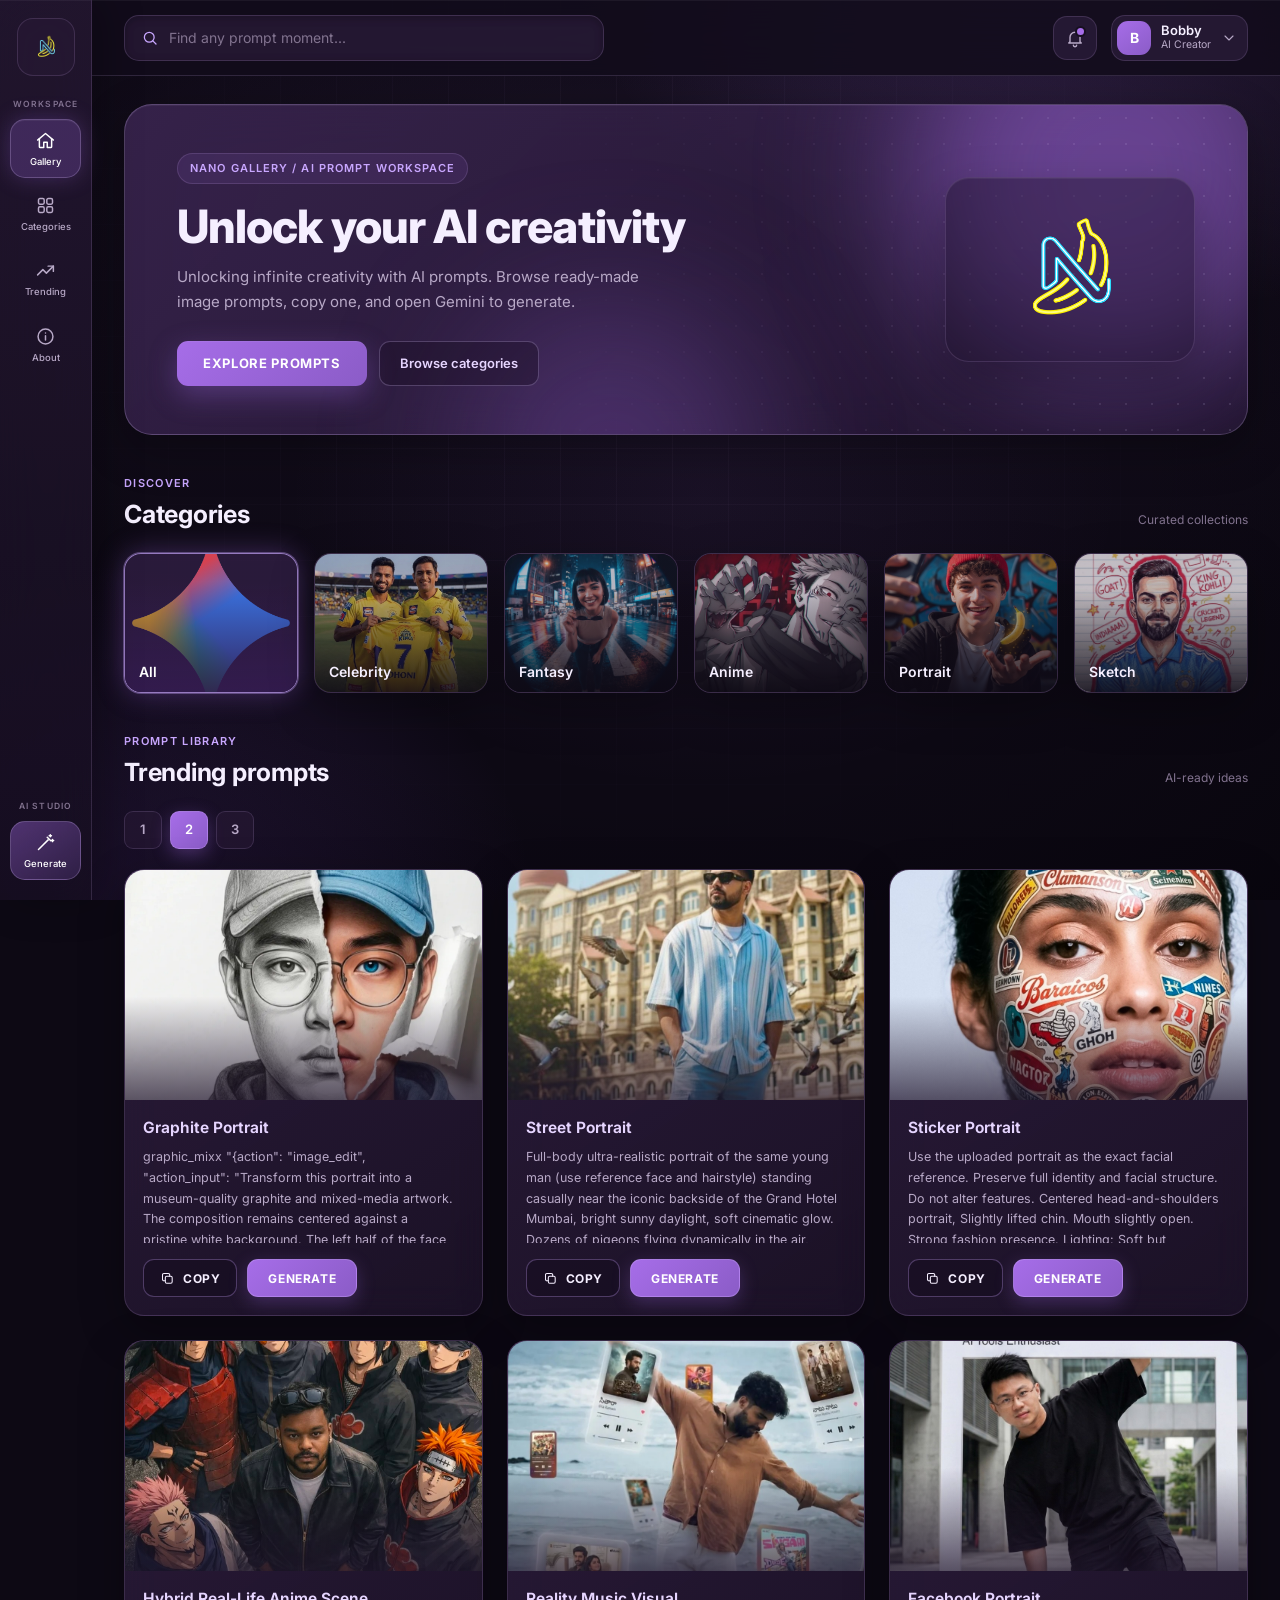
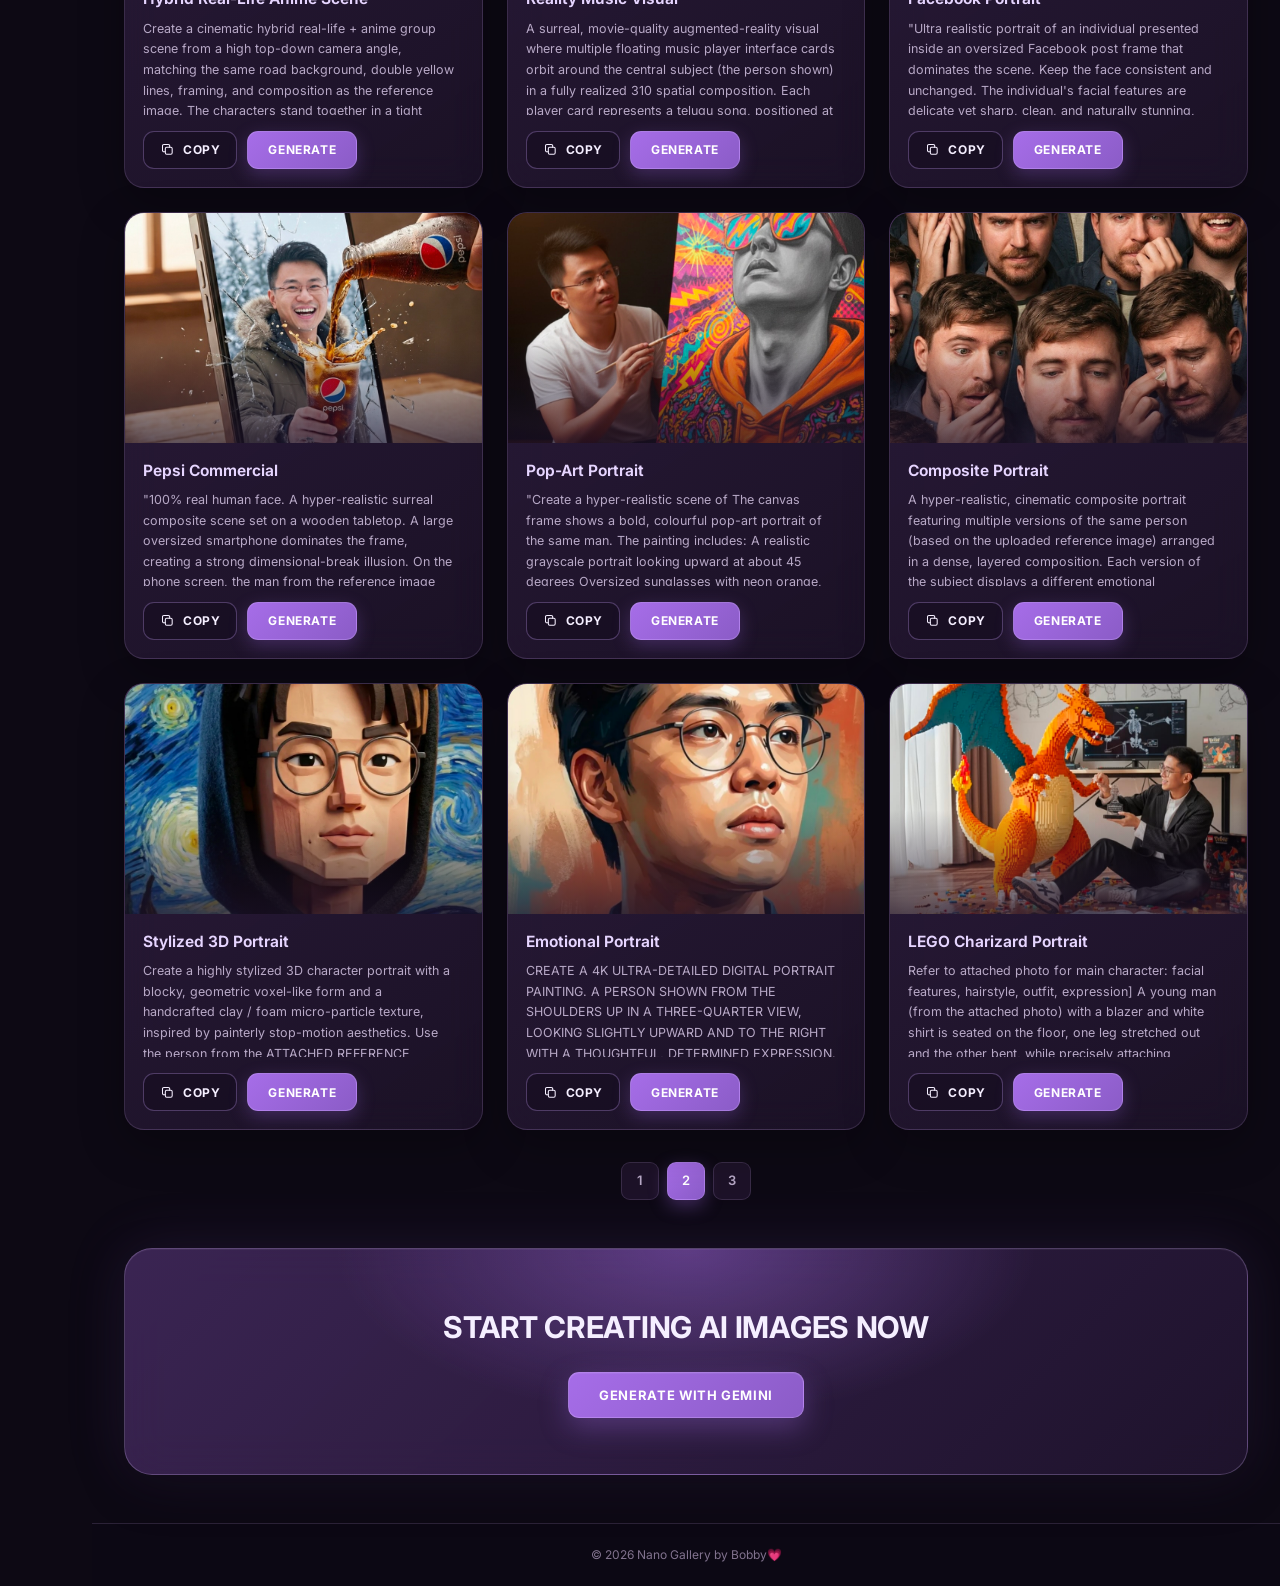
==== commit 064d0c15: "UI updation" ====
--- a/page2.html
+++ b/page2.html
@@ -4,108 +4,424 @@
   <meta charset="UTF-8">
   <meta name="viewport" content="width=device-width, initial-scale=1.0">
   <title>Nano Gallery</title>
+  <meta name="theme-color" content="#0D0914">
+  <link rel="preconnect" href="https://fonts.googleapis.com">
+  <link rel="preconnect" href="https://fonts.gstatic.com" crossorigin>
+  <link href="https://fonts.googleapis.com/css2?family=Inter:wght@400;500;600;700;800&display=swap" rel="stylesheet">
   <link rel="stylesheet" href="css/style.css">
-  <script src="js/data.js"></script>
+  <link rel="stylesheet" href="style.css">
   <script src="js/main.js" defer></script>
+  <script src="main.js" defer></script>
 </head>
 <body>
-
-<!-- NAVBAR -->
-<header class="nav">
-  <div class="container nav-inner">
-    <div class="logo">
-      <img src="assets/icons/logo.png" alt="logo">
-      <span>NANO GALLERY</span>
+<div class="bg-layer" aria-hidden="true"></div>
+
+<!-- SIDEBAR -->
+<aside class="sidebar" aria-label="Primary">
+  <a class="side-logo" href="index.html" aria-label="Nano Gallery home">
+    <img src="assets/icons/logo.png" alt="Nano Gallery logo">
+  </a>
+  <div class="side-group">
+    <span class="side-title">Workspace</span>
+    <nav class="side-nav">
+      <a class="side-item active" href="#hero"><svg class="ic" viewBox="0 0 24 24" fill="none" stroke="currentColor" stroke-width="1.7" stroke-linecap="round" stroke-linejoin="round" aria-hidden="true" focusable="false"><path d="M3 11.5 12 4l9 7.5"/><path d="M5 10v9a1 1 0 0 0 1 1h4v-6h4v6h4a1 1 0 0 0 1-1v-9"/></svg><span>Gallery</span></a>
+      <a class="side-item" href="#categories"><svg class="ic" viewBox="0 0 24 24" fill="none" stroke="currentColor" stroke-width="1.7" stroke-linecap="round" stroke-linejoin="round" aria-hidden="true" focusable="false"><rect x="4" y="4" width="6.5" height="6.5" rx="1.6"/><rect x="13.5" y="4" width="6.5" height="6.5" rx="1.6"/><rect x="4" y="13.5" width="6.5" height="6.5" rx="1.6"/><rect x="13.5" y="13.5" width="6.5" height="6.5" rx="1.6"/></svg><span>Categories</span></a>
+      <a class="side-item" href="#prompts"><svg class="ic" viewBox="0 0 24 24" fill="none" stroke="currentColor" stroke-width="1.7" stroke-linecap="round" stroke-linejoin="round" aria-hidden="true" focusable="false"><path d="m3 17 6-6 4 4 8-8"/><path d="M15 7h6v6"/></svg><span>Trending</span></a>
+      <a class="side-item" href="#about"><svg class="ic" viewBox="0 0 24 24" fill="none" stroke="currentColor" stroke-width="1.7" stroke-linecap="round" stroke-linejoin="round" aria-hidden="true" focusable="false"><circle cx="12" cy="12" r="8.5"/><path d="M12 11v5"/><path d="M12 8h.01"/></svg><span>About</span></a>
+    </nav>
+  </div>
+  <div class="side-group side-bottom">
+    <span class="side-title">AI Studio</span>
+    <a class="side-item side-generate" href="https://gemini.google.com" target="_blank" rel="noopener noreferrer"><svg class="ic" viewBox="0 0 24 24" fill="none" stroke="currentColor" stroke-width="1.7" stroke-linecap="round" stroke-linejoin="round" aria-hidden="true" focusable="false"><path d="m4 20 11-11"/><path d="m14 6 4 4"/><path d="M17.5 3v2.5M16.2 4.2h2.6M20 8.5V11M18.7 9.7h2.6"/></svg><span>Generate</span></a>
+  </div>
+</aside>
+
+<div class="app">
+  <!-- TOP BAR -->
+  <header class="topbar">
+    <div class="search-box">
+      <svg class="search-icon" viewBox="0 0 24 24" fill="none" stroke="currentColor" stroke-width="1.7" stroke-linecap="round" stroke-linejoin="round" aria-hidden="true" focusable="false"><circle cx="11" cy="11" r="6.5"/><path d="m20 20-4.2-4.2"/></svg>
+      <input type="text" id="searchInput" placeholder="Find any prompt moment..." aria-label="Search prompts" autocomplete="off">
     </div>
-
-    <nav class="menu">
-      <a href="#hero">Home</a>
-      <a href="#categories">Categories</a>
-      <a href="#about">About</a>
-    </nav>
-
-<div class="nav-right">
-  <div class="search-box">
-    <span class="search-icon">🔍</span>
-    <input type="text" id="searchInput" placeholder="Search prompts...">
-    <input type="text" placeholder="Search">
-  </div>
+    <div class="top-right">
+      <button class="icon-btn" type="button" aria-label="Notifications"><svg class="ic" viewBox="0 0 24 24" fill="none" stroke="currentColor" stroke-width="1.7" stroke-linecap="round" stroke-linejoin="round" aria-hidden="true" focusable="false"><path d="M6 16.5V11a6 6 0 1 1 12 0v5.5l1.5 1.5h-15z"/><path d="M10 20.5a2 2 0 0 0 4 0"/></svg><span class="dot"></span></button>
+      <div class="profile">
+        <span class="avatar" aria-hidden="true">B</span>
+        <span class="profile-text"><strong>Bobby</strong><small>AI Creator</small></span>
+        <svg class="chev" viewBox="0 0 24 24" fill="none" stroke="currentColor" stroke-width="1.7" stroke-linecap="round" stroke-linejoin="round" aria-hidden="true" focusable="false"><path d="m6 9 6 6 6-6"/></svg>
+      </div>
+    </div>
+  </header>
+
+  <main class="main">
+    <!-- HERO -->
+    <section class="hero" id="hero">
+      <div class="hero-glow g1" aria-hidden="true"></div>
+      <div class="hero-glow g2" aria-hidden="true"></div>
+      <div class="hero-grid" aria-hidden="true"></div>
+      <div class="hero-content">
+        <p class="eyebrow">Nano Gallery / AI Prompt Workspace</p>
+        <h1>Unlock your AI creativity</h1>
+        <p class="hero-sub">Unlocking infinite creativity with AI prompts. Browse ready-made image prompts, copy one, and open Gemini to generate.</p>
+        <div class="hero-actions">
+          <a class="btn-primary" href="#prompts">EXPLORE PROMPTS</a>
+          <a class="btn-ghost" href="#categories">Browse categories</a>
+        </div>
+      </div>
+      <div class="hero-mark">
+        <img src="assets/icons/mainlogo.png" alt="Nano Gallery">
+      </div>
+    </section>
+
+    <!-- CATEGORIES -->
+    <section class="section" id="categories">
+      <div class="section-head">
+        <div><p class="kicker">Discover</p><h2>Categories</h2></div>
+        <span class="head-note">Curated collections</span>
+      </div>
+      <div class="category-grid" role="group" aria-label="Filter prompts by category">
+        <button class="cat-card active" type="button" data-filter="all" aria-pressed="true">
+          <img src="assets/images/all.png" alt="All categories">
+          <span>All</span>
+        </button>
+        <button class="cat-card" type="button" data-filter="celebrity" aria-pressed="false">
+          <img src="assets/images/image1.jpg" alt="Celebrity category">
+          <span>Celebrity</span>
+        </button>
+        <button class="cat-card" type="button" data-filter="fantasy" aria-pressed="false">
+          <img src="assets/images/image2.jpg" alt="Fantasy category">
+          <span>Fantasy</span>
+        </button>
+        <button class="cat-card" type="button" data-filter="anime" aria-pressed="false">
+          <img src="assets/images/image3.jpg" alt="Anime category">
+          <span>Anime</span>
+        </button>
+        <button class="cat-card" type="button" data-filter="portrait" aria-pressed="false">
+          <img src="assets/images/image4.png" alt="Portrait category">
+          <span>Portrait</span>
+        </button>
+        <button class="cat-card" type="button" data-filter="sketch" aria-pressed="false">
+          <img src="assets/images/image5.jpg" alt="Sketch category">
+          <span>Sketch</span>
+        </button>
+      </div>
+    </section>
+
+    <!-- PROMPTS -->
+    <section class="section" id="prompts">
+      <div class="section-head">
+        <div><p class="kicker">Prompt library</p><h2>Trending prompts</h2></div>
+        <span class="head-note">AI-ready ideas</span>
+      </div>
+      <nav class="pagination pager-top" aria-label="Pagination"><a href="index.html" aria-label="Page 1">1</a><a class="active" aria-current="page" href="page2.html" aria-label="Page 2">2</a><a href="page3.html" aria-label="Page 3">3</a></nav>
+      <div class="prompt-grid">
+        <p id="noResults" class="no-results" style="display: none;" role="status">No results found</p>
+      <article class="prompt-card" data-category="portrait">
+        <div class="prompt-media">
+          <img src="assets/images/p111.jpg" alt="Graphite Portrait" loading="lazy">
+        </div>
+        <div class="prompt-info">
+          <h3>Graphite Portrait</h3>
+          <p class="prompt-text"> graphic_mixx  "{action": "image_edit", "action_input": "Transform this portrait into a museum-quality graphite and mixed-media artwork. The composition remains centered against a pristine white background. The left half of the face should be rendered entirely in ultra-detailed graphite pencil with soft layered shading and subtle crosshatching. The right half is revealed through a dramatic vertical torn-paper opening, showing hyper-realistic color with a vivid blue eye and natural skin undertones. Add a sky-blue cap worn naturally on the head, with the fabric transitioning from color on the right to graphite shading on the left. The torn paper edges should curl outward, casting soft, realistic shadows to create depth. Maintain the subject's features and intense gaze while applying this fine art realism style.}"</p>
+          <div class="buttons">
+            <button class="copy" type="button">
+              <span class="copy-icon"><svg class="ic" viewBox="0 0 24 24" fill="none" stroke="currentColor" stroke-width="1.7" stroke-linecap="round" stroke-linejoin="round" aria-hidden="true" focusable="false"><rect x="8.5" y="8.5" width="11" height="11" rx="2.2"/><path d="M15.5 8.5V6.2A2.2 2.2 0 0 0 13.3 4H6.2A2.2 2.2 0 0 0 4 6.2v7.1a2.2 2.2 0 0 0 2.2 2.2h2.3"/></svg></span>
+              <span class="copy-text">COPY</span>
+            </button>
+            <a class="gen-link" href="https://gemini.google.com" target="_blank" rel="noopener noreferrer"><button class="gen" type="button">GENERATE</button></a>
+          </div>
+        </div>
+      </article>
+      <article class="prompt-card" data-category="portrait">
+        <div class="prompt-media">
+          <img src="assets/images/p112.jpg" alt="Street Portrait" loading="lazy">
+        </div>
+        <div class="prompt-info">
+          <h3>Street Portrait</h3>
+          <p class="prompt-text"> Full-body ultra-realistic portrait of the same young man (use reference face and hairstyle) standing casually near the iconic backside of the Grand Hotel Mumbai, bright sunny daylight, soft cinematic glow. Dozens of pigeons flying dynamically in the air, adding natural motion.
+
+Outfit: light blue-and-white wide-stripe oversized half-sleeve shirt, relaxed light-blue cargo pants, sleek black sunglasses, subtle silver chain, and black-white sneakers. Hands casually in pockets, confident.</p>
+          <div class="buttons">
+            <button class="copy" type="button">
+              <span class="copy-icon"><svg class="ic" viewBox="0 0 24 24" fill="none" stroke="currentColor" stroke-width="1.7" stroke-linecap="round" stroke-linejoin="round" aria-hidden="true" focusable="false"><rect x="8.5" y="8.5" width="11" height="11" rx="2.2"/><path d="M15.5 8.5V6.2A2.2 2.2 0 0 0 13.3 4H6.2A2.2 2.2 0 0 0 4 6.2v7.1a2.2 2.2 0 0 0 2.2 2.2h2.3"/></svg></span>
+              <span class="copy-text">COPY</span>
+            </button>
+            <a class="gen-link" href="https://gemini.google.com" target="_blank" rel="noopener noreferrer"><button class="gen" type="button">GENERATE</button></a>
+          </div>
+        </div>
+      </article>
+      <article class="prompt-card" data-category="portrait">
+        <div class="prompt-media">
+          <img src="assets/images/p113.jpg" alt="Sticker Portrait" loading="lazy">
+        </div>
+        <div class="prompt-info">
+          <h3>Sticker Portrait</h3>
+          <p class="prompt-text">Use the uploaded portrait as the exact facial reference.
+
+Preserve full identity and facial structure. Do not alter features.
+
+Centered head-and-shoulders portrait, Slightly lifted chin.
+
+Mouth slightly open. Strong fashion presence.
+
+Lighting: Soft but directional studio lighting. Even beauty-style
+
+key light from front. Subtle shadow under jaw and cheekbones. Natural skin highlights. Not flat- gentle contrast. High-end editorial beauty lighting.
+
+Background: Clean light neutral backdrop (soft off-white or pale gray). Minimal and smooth.
+
+Outfit: Structured black high-neck garment. Matte black fabric.
+
+Minimalist fashion styling. Clean silhouette.
+
+Sticker composition: Cover the entire face densely with curated colorful stickers. Layered but visually balanced. Vintage logos, typography, mini illustrations, symbols. Stickers must follow facial curvature. Natural adhesive texture. Slight shadows and realistic edge lift. Some overlap.
+
+High realism. Do not look digitally pasted. Eyes remain visible. Lips partially visible.
+
+Aesthetic treatment: Slight desaturation. Subtle film grain. Soft cinematic texture. Editorial fashion magazine vibe. Balanced colors, not overly saturated. Clean but artistic. Ultra high resolution. Sharp focus. Photorealistic finish.</p>
+          <div class="buttons">
+            <button class="copy" type="button">
+              <span class="copy-icon"><svg class="ic" viewBox="0 0 24 24" fill="none" stroke="currentColor" stroke-width="1.7" stroke-linecap="round" stroke-linejoin="round" aria-hidden="true" focusable="false"><rect x="8.5" y="8.5" width="11" height="11" rx="2.2"/><path d="M15.5 8.5V6.2A2.2 2.2 0 0 0 13.3 4H6.2A2.2 2.2 0 0 0 4 6.2v7.1a2.2 2.2 0 0 0 2.2 2.2h2.3"/></svg></span>
+              <span class="copy-text">COPY</span>
+            </button>
+            <a class="gen-link" href="https://gemini.google.com" target="_blank" rel="noopener noreferrer"><button class="gen" type="button">GENERATE</button></a>
+          </div>
+        </div>
+      </article>
+      <article class="prompt-card" data-category="anime">
+        <div class="prompt-media">
+          <img src="assets/images/p114.jpg" alt="Hybrid Real-Life Anime Scene" loading="lazy">
+        </div>
+        <div class="prompt-info">
+          <h3>Hybrid Real-Life Anime Scene</h3>
+          <p class="prompt-text">Create a cinematic hybrid real-life + anime group scene from a high top-down camera angle, matching the same road background, double yellow lines, framing, and composition as the reference image. The characters stand together in a tight formation, looking upward toward the camera with confident, serious expressions. Keep the same vertical perspective, spacing, and street texture. Main Human Subject (Center). Place me in the middle of the group as a real-world human boy using my face reference.</p>
+          <div class="buttons">
+            <button class="copy" type="button">
+              <span class="copy-icon"><svg class="ic" viewBox="0 0 24 24" fill="none" stroke="currentColor" stroke-width="1.7" stroke-linecap="round" stroke-linejoin="round" aria-hidden="true" focusable="false"><rect x="8.5" y="8.5" width="11" height="11" rx="2.2"/><path d="M15.5 8.5V6.2A2.2 2.2 0 0 0 13.3 4H6.2A2.2 2.2 0 0 0 4 6.2v7.1a2.2 2.2 0 0 0 2.2 2.2h2.3"/></svg></span>
+              <span class="copy-text">COPY</span>
+            </button>
+            <a class="gen-link" href="https://gemini.google.com" target="_blank" rel="noopener noreferrer"><button class="gen" type="button">GENERATE</button></a>
+          </div>
+        </div>
+      </article>
+      <article class="prompt-card" data-category="fantasy">
+        <div class="prompt-media">
+          <img src="assets/images/p115.jpg" alt="Reality Music Visual" loading="lazy">
+        </div>
+        <div class="prompt-info">
+          <h3>Reality Music Visual</h3>
+          <p class="prompt-text">A surreal, movie-quality augmented-reality visual where multiple floating music player interface cards orbit around the central subject (the person shown) in a fully realized 310 spatial composition. Each player card represents a telugu song, positioned at varying depths-some hovering boldly in the foreground and partially overlapping the subject, while others drift subtly behind and along the sides, creating immersive depth.</p>
+          <div class="buttons">
+            <button class="copy" type="button">
+              <span class="copy-icon"><svg class="ic" viewBox="0 0 24 24" fill="none" stroke="currentColor" stroke-width="1.7" stroke-linecap="round" stroke-linejoin="round" aria-hidden="true" focusable="false"><rect x="8.5" y="8.5" width="11" height="11" rx="2.2"/><path d="M15.5 8.5V6.2A2.2 2.2 0 0 0 13.3 4H6.2A2.2 2.2 0 0 0 4 6.2v7.1a2.2 2.2 0 0 0 2.2 2.2h2.3"/></svg></span>
+              <span class="copy-text">COPY</span>
+            </button>
+            <a class="gen-link" href="https://gemini.google.com" target="_blank" rel="noopener noreferrer"><button class="gen" type="button">GENERATE</button></a>
+          </div>
+        </div>
+      </article>
+      <article class="prompt-card" data-category="portrait">
+        <div class="prompt-media">
+          <img src="assets/images/p116.jpg" alt="Facebook Portrait" loading="lazy">
+        </div>
+        <div class="prompt-info">
+          <h3>Facebook Portrait</h3>
+          <p class="prompt-text">"Ultra realistic portrait of an individual presented inside an oversized Facebook post frame that dominates the scene. Keep the face consistent and unchanged. The individual's facial features are delicate yet sharp, clean, and naturally stunning, with eyes locked on the viewer with calm, magnetic intensity and lips softly relaxed and neutral, giving a high-fashion model expression. They stand in a modern, dynamic pose: upper body leaning slightly forward, one hand casually gripping the top edge of the Facebook frame, while one leg steps outward through the frame to create a smooth and stylish 3D illusion. The Facebook frame is ultra realistic with username "Adam Digital", verified badge, display name "374K followers 1K following", caption "AI Tools Enthusiast", authentic Facebook UI icons (like, comment, share and emoji reactions), and a circular profile picture identical to the subject.
+
+The individual wears an oversized black T-shirt, black cargo pants, and clean sneakers in a relaxed, modern streetwear look."</p>
+          <div class="buttons">
+            <button class="copy" type="button">
+              <span class="copy-icon"><svg class="ic" viewBox="0 0 24 24" fill="none" stroke="currentColor" stroke-width="1.7" stroke-linecap="round" stroke-linejoin="round" aria-hidden="true" focusable="false"><rect x="8.5" y="8.5" width="11" height="11" rx="2.2"/><path d="M15.5 8.5V6.2A2.2 2.2 0 0 0 13.3 4H6.2A2.2 2.2 0 0 0 4 6.2v7.1a2.2 2.2 0 0 0 2.2 2.2h2.3"/></svg></span>
+              <span class="copy-text">COPY</span>
+            </button>
+            <a class="gen-link" href="https://gemini.google.com" target="_blank" rel="noopener noreferrer"><button class="gen" type="button">GENERATE</button></a>
+          </div>
+        </div>
+      </article>
+      <article class="prompt-card" data-category="fantasy">
+        <div class="prompt-media">
+          <img src="assets/images/p117.jpg" alt="Pepsi Commercial" loading="lazy">
+        </div>
+        <div class="prompt-info">
+          <h3>Pepsi Commercial</h3>
+          <p class="prompt-text">"100% real human face. A hyper-realistic surreal composite scene set on a wooden tabletop. A large oversized smartphone dominates the frame, creating a strong dimensional-break illusion. On the phone screen, the man from the reference image appears much larger in a close-up winter environment, smiling happily while holding a clear glass with a visible Pepsi logo on it.
+
+A real human hand pours dark Pepsi cola from a cold bottle covered in condensation droplets directly toward the phone screen. The liquid visually breaks through the display and flows into the glass he is holding inside the screen, creating a powerful surreal effect.
+
+A closed book and a black pen sit on the wooden table beside the oversized phone to emphasize scale distortion. Warm natural lighting, soft cinematic shadows, ultra-sharp liquid splash details, hyper-realistic skin texture, realistic reflections on glass and screen, surreal cinematic advertising look, professional commercial photography quality, 8K realism.</p>
+          <div class="buttons">
+            <button class="copy" type="button">
+              <span class="copy-icon"><svg class="ic" viewBox="0 0 24 24" fill="none" stroke="currentColor" stroke-width="1.7" stroke-linecap="round" stroke-linejoin="round" aria-hidden="true" focusable="false"><rect x="8.5" y="8.5" width="11" height="11" rx="2.2"/><path d="M15.5 8.5V6.2A2.2 2.2 0 0 0 13.3 4H6.2A2.2 2.2 0 0 0 4 6.2v7.1a2.2 2.2 0 0 0 2.2 2.2h2.3"/></svg></span>
+              <span class="copy-text">COPY</span>
+            </button>
+            <a class="gen-link" href="https://gemini.google.com" target="_blank" rel="noopener noreferrer"><button class="gen" type="button">GENERATE</button></a>
+          </div>
+        </div>
+      </article>
+      <article class="prompt-card" data-category="fantasy">
+        <div class="prompt-media">
+          <img src="assets/images/p118.jpg" alt="Pop-Art Portrait" loading="lazy">
+        </div>
+        <div class="prompt-info">
+          <h3>Pop-Art Portrait</h3>
+          <p class="prompt-text">"Create a hyper-realistic scene of The canvas frame shows a bold, colourful pop-art portrait of the same man. The painting includes: A realistic grayscale portrait looking upward at about 45 degrees Oversized sunglasses with neon orange, electric blue, hot pink reflective colours. A hoodie or jacket with multi-colour paisley/baroque patterns (orange, teal, pink, purple, gold, black). A vibrant orange hood underneath
+
+Lower area with vivid painted fabric textures in orange, magenta, turquoise.
+
+Pop-Art Background Patterns (On the Canvas)
+
+Use a high-energy mix of: Neon spirals, Radiating sunbursts, Comic halftone dots, Lightning zig-zags, Stars, Wavy lines, Crosshatching, Brushstroke textures
+
+All in bright colours like orange, yellow, pink, purple, teal and black, layered together to feel hand-painted and explosive.
+
+Scene Environment: The man sits comfortably on the left. The canvas is on the right, facing him. He holds a paintbrush near the canvas. Paint tubes, colour palettes and brushes scattered around. Warm, soft studio lighting. Visible canvas texture and real acrylic paint strokes.
+
+Style: Hyper-realistic man Canvas art is colourful pop-art with bold outlines and layered paint textures. High saturation, strong contrast, energetic vibe.
+
+Negative Prompt: No cartoon bodies, no flat vector look, no distortions, no muted colours."</p>
+          <div class="buttons">
+            <button class="copy" type="button">
+              <span class="copy-icon"><svg class="ic" viewBox="0 0 24 24" fill="none" stroke="currentColor" stroke-width="1.7" stroke-linecap="round" stroke-linejoin="round" aria-hidden="true" focusable="false"><rect x="8.5" y="8.5" width="11" height="11" rx="2.2"/><path d="M15.5 8.5V6.2A2.2 2.2 0 0 0 13.3 4H6.2A2.2 2.2 0 0 0 4 6.2v7.1a2.2 2.2 0 0 0 2.2 2.2h2.3"/></svg></span>
+              <span class="copy-text">COPY</span>
+            </button>
+            <a class="gen-link" href="https://gemini.google.com" target="_blank" rel="noopener noreferrer"><button class="gen" type="button">GENERATE</button></a>
+          </div>
+        </div>
+      </article>
+      <article class="prompt-card" data-category="portrait">
+        <div class="prompt-media">
+          <img src="assets/images/p119.jpg" alt="Composite Portrait" loading="lazy">
+        </div>
+        <div class="prompt-info">
+          <h3>Composite Portrait</h3>
+          <p class="prompt-text">A hyper-realistic, cinematic composite portrait featuring multiple versions of the same person (based on the uploaded reference image) arranged in a dense, layered composition. Each version of the subject displays a different emotional expression, including: joy, shock, curiosity, fear, sadness, confusion, excitement, deep thought, amusement, and surprise.
+
+The central figure is positioned slightly forward, holding an open book, reading calmly with a neutral or focused expression. Surrounding versions of the same person are tightly packed in the background, overlapping slightly, each showing unique facial emotions and natural gestures (hands on face, covering mouth, scratching head, smiling, frowning, etc.).
+
+Face consistency is critical- all versions must clearly resemble the uploaded reference image, maintaining identical facial structure, hairstyle, skin tone, and lighting coherence.
+
+Lighting & Mood:
+
+Soft studio lighting with warm tones, subtle shadows, and high dynamic range. Dramatic but natural lighting that enhances facial expressions.
+
+Background is dark and minimal to emphasize faces.
+
+Styling:
+
+Clothing: simple, neutral outfit (e.g, casual shirt or jacket) consistent across all duplicates
+
+Color palette: warm, earthy tones with a strong contrast (like beige, brown, muted blue)
+
+Emotional storytelling and expressive realism
+
+Composition:
+
+Tight framing with faces filling the frame
+
+Depth layering: foreground (main subject), mid-layer, background faces
+
+Slight variation in head angles and eye directions for realism
+
+No distortion or surreal exaggeration - keep it photorealisticDetails:
+
+Ultra-detailed skin texture, natural imperfections, realistic eyes, sharp focus DSLR quality, 85mm lens look, shallow depth of field, studio-grade clarity.
+
+use Ist image and 2nd image i for reference i Want 9:16 size</p>
+          <div class="buttons">
+            <button class="copy" type="button">
+              <span class="copy-icon"><svg class="ic" viewBox="0 0 24 24" fill="none" stroke="currentColor" stroke-width="1.7" stroke-linecap="round" stroke-linejoin="round" aria-hidden="true" focusable="false"><rect x="8.5" y="8.5" width="11" height="11" rx="2.2"/><path d="M15.5 8.5V6.2A2.2 2.2 0 0 0 13.3 4H6.2A2.2 2.2 0 0 0 4 6.2v7.1a2.2 2.2 0 0 0 2.2 2.2h2.3"/></svg></span>
+              <span class="copy-text">COPY</span>
+            </button>
+            <a class="gen-link" href="https://gemini.google.com" target="_blank" rel="noopener noreferrer"><button class="gen" type="button">GENERATE</button></a>
+          </div>
+        </div>
+      </article>
+      <article class="prompt-card" data-category="portrait">
+        <div class="prompt-media">
+          <img src="assets/images/p120.jpg" alt="Stylized 3D Portrait" loading="lazy">
+        </div>
+        <div class="prompt-info">
+          <h3>Stylized 3D Portrait</h3>
+          <p class="prompt-text">Create a highly stylized 3D character portrait with a blocky, geometric voxel-like form and a handcrafted clay / foam micro-particle texture, inspired by painterly stop-motion aesthetics. Use the person from the ATTACHED REFERENCE PHOTO. Preserve the person's identity, facial structure, proportions, skin tone, and key features, but reinterpret them into a cuboid, low-poly caricature form with simplified geometry, squared facial planes, and intentionally rigid structure. Apply a dense tactile surface made of tiny bead-like or felted particles across all visible elements for a handcrafted look. Render against a swirling, painterly, post-impressionist background with thick directional strokes and vibrant motion, evoking a dreamlike night-sky energy. Lighting should be soft but directional, with warm highlights and gentle shadow falloff to enhance texture depth without realism. The overall look should feel artistic, whimsical, museum-grade, and handcrafted, not photoreal, not Pixar, not vinyl, not glossy CGI. Ultra-high detail, clean edges, intentional stylization, no text, no logos, no watermarks. Aspect ratio 4:5</p>
+          <div class="buttons">
+            <button class="copy" type="button">
+              <span class="copy-icon"><svg class="ic" viewBox="0 0 24 24" fill="none" stroke="currentColor" stroke-width="1.7" stroke-linecap="round" stroke-linejoin="round" aria-hidden="true" focusable="false"><rect x="8.5" y="8.5" width="11" height="11" rx="2.2"/><path d="M15.5 8.5V6.2A2.2 2.2 0 0 0 13.3 4H6.2A2.2 2.2 0 0 0 4 6.2v7.1a2.2 2.2 0 0 0 2.2 2.2h2.3"/></svg></span>
+              <span class="copy-text">COPY</span>
+            </button>
+            <a class="gen-link" href="https://gemini.google.com" target="_blank" rel="noopener noreferrer"><button class="gen" type="button">GENERATE</button></a>
+          </div>
+        </div>
+      </article>
+      <article class="prompt-card" data-category="portrait">
+        <div class="prompt-media">
+          <img src="assets/images/p121.jpg" alt="Emotional Portrait" loading="lazy">
+        </div>
+        <div class="prompt-info">
+          <h3>Emotional Portrait</h3>
+          <p class="prompt-text">CREATE A 4K ULTRA-DETAILED DIGITAL PORTRAIT PAINTING. A PERSON SHOWN FROM THE SHOULDERS UP IN A THREE-QUARTER VIEW, LOOKING SLIGHTLY UPWARD AND TO THE RIGHT WITH A THOUGHTFUL, DETERMINED EXPRESSION. ACCURATELY MATCH IDENTITY, FACIAL STRUCTURE, PROPORTIONS, HAIRSTYLE, AND HAIR TEXTURE FROM THE REFERENCE IMAGE.
+
+LIGHTING: SOFT WINDOW LIGHT FROM THE FRONT, GLOSSY PAINTED HIGHLIGHTS ON FOREHEAD, NOSE BRIDGE, CHEEKBONES, CHIN, AND LIPS. SUBTLE SHADOW PATTERNS ACROSS THE FACE.
+
+RENDERING: ULTRA-DETAILED, PAINTERLY BRUSH STROKES, VISIBLE SKIN TEXTURE AND INDIVIDUAL HAIR STRANDS.
+
+CLOTHING: DARK BLUE KURTA SHIRT, MINIMAL DETAIL BUT EXPRESSIVE BRUSH STROKES.
+
+BACKGROUND: ABSTRACT PAINTERLY BACKDROP WITH CREAM, ORANGE, TERRACOTTA, AND TEAL TONES, TEXTURED ACRYLIC STYLE.
+
+LOWER FADE: PORTRAIT DISSOLVES INTO BRUSH STROKES TOWARD THE BOTTOM.
+
+STYLE: MODERN EDITORIAL ILLUSTRATION, ACRYLIC + OIL PAINTING MIX, HIGH COLOR DEPTH, SHARP FACE DETAIL.
+
+RESOLUTION: 4K, ULTRA-SHARP, ASPECT RATIO 4:5.</p>
+          <div class="buttons">
+            <button class="copy" type="button">
+              <span class="copy-icon"><svg class="ic" viewBox="0 0 24 24" fill="none" stroke="currentColor" stroke-width="1.7" stroke-linecap="round" stroke-linejoin="round" aria-hidden="true" focusable="false"><rect x="8.5" y="8.5" width="11" height="11" rx="2.2"/><path d="M15.5 8.5V6.2A2.2 2.2 0 0 0 13.3 4H6.2A2.2 2.2 0 0 0 4 6.2v7.1a2.2 2.2 0 0 0 2.2 2.2h2.3"/></svg></span>
+              <span class="copy-text">COPY</span>
+            </button>
+            <a class="gen-link" href="https://gemini.google.com" target="_blank" rel="noopener noreferrer"><button class="gen" type="button">GENERATE</button></a>
+          </div>
+        </div>
+      </article>
+      <article class="prompt-card" data-category="fantasy">
+        <div class="prompt-media">
+          <img src="assets/images/p122.jpg" alt="LEGO Charizard Portrait" loading="lazy">
+        </div>
+        <div class="prompt-info">
+          <h3>LEGO Charizard Portrait</h3>
+          <p class="prompt-text">Refer to attached photo for main character: facial features, hairstyle, outfit, expression]
+
+A young man (from the attached photo) with a blazer and white shirt is seated on the floor, one leg stretched out and the other bent, while precisely attaching articulated LEGO pieces to the wing of a towering charizard statue. The full-scale charizard is built entirely out of cool-toned orange, red, yellow, white LEGO bricks, poised in a martial-arts stance that radiates elegance and strength.
+
+Around him, thousands of LEGO pieces sprawl across the polished wooden floor, mixed with open manuals and charizard-branded LEGO packaging. Behind the character, a minimalistic desk supports a digital screen displaying charizard's skeletal build, and nearby walls are covered with penciled sketches of movement and aura-based attacks.
+
+Sunlight streams gently from the side window, highlighting the subtle tension in the charizard's pose and the creator's meticulous handwork. Shadows fall softly, adding cinematic realism. The scene captures a sense of focused solitude and artistic flow, framed in vertical 9:16 for a vertical storytelling</p>
+          <div class="buttons">
+            <button class="copy" type="button">
+              <span class="copy-icon"><svg class="ic" viewBox="0 0 24 24" fill="none" stroke="currentColor" stroke-width="1.7" stroke-linecap="round" stroke-linejoin="round" aria-hidden="true" focusable="false"><rect x="8.5" y="8.5" width="11" height="11" rx="2.2"/><path d="M15.5 8.5V6.2A2.2 2.2 0 0 0 13.3 4H6.2A2.2 2.2 0 0 0 4 6.2v7.1a2.2 2.2 0 0 0 2.2 2.2h2.3"/></svg></span>
+              <span class="copy-text">COPY</span>
+            </button>
+            <a class="gen-link" href="https://gemini.google.com" target="_blank" rel="noopener noreferrer"><button class="gen" type="button">GENERATE</button></a>
+          </div>
+        </div>
+      </article>
+      </div>
+      <nav class="pagination pager-bottom" aria-label="Pagination"><a href="index.html" aria-label="Page 1">1</a><a class="active" aria-current="page" href="page2.html" aria-label="Page 2">2</a><a href="page3.html" aria-label="Page 3">3</a></nav>
+    </section>
+
+    <!-- CTA -->
+    <section class="cta-section">
+      <div class="cta-panel">
+        <h2>START CREATING AI IMAGES NOW</h2>
+        <a href="https://gemini.google.com" target="_blank" rel="noopener noreferrer"><button class="cta" type="button">GENERATE WITH GEMINI</button></a>
+      </div>
+    </section>
+
+    <!-- FOOTER -->
+    <footer class="footer" id="about">
+      <div class="copyright">© 2026 Nano Gallery by Bobby💗</div>
+    </footer>
+  </main>
 </div>
-</header>
-
-<!-- CATEGORIES -->
-
-   <section class="categories" id="categories">
-  <div class="container">
-    <h2>CATEGORIES</h2>
-
-    <div class="category-grid">
-
-      <div class="cat-card" data-filter="all">
-        <img src="assets/images/all.png" alt="All categories">
-        <span>All</span>
-      </div>
-
-      <div class="cat-card" data-filter="celebrity">
-        <img src="assets/images/image1.jpg" alt="Celebrity category">
-        <span>Celebrity</span>
-      </div>
-
-      <div class="cat-card" data-filter="fantasy">
-        <img src="assets/images/image2.jpg" alt="Fantasy category">
-        <span>Fantasy</span>
-      </div>
-
-      <div class="cat-card" data-filter="anime">
-        <img src="assets/images/image3.jpg" alt="Anime category">
-        <span>Anime</span>
-      </div>
-
-      <div class="cat-card" data-filter="portrait">
-        <img src="assets/images/image4.png" alt="Portrait category">
-        <span>Portrait</span>
-      </div>
-
-      <div class="cat-card" data-filter="sketch">
-        <img src="assets/images/image5.jpg" alt="Sketch category">
-        <span>Sketch</span>
-      </div>
-
-    </div>
-  </div>
-</section>
-
-<!-- PROMPTS -->
-<section class="prompts" id="prompts">
-  <div class="container">
-    <h2>TRENDING PROMPTS</h2>
-    <div class="prompt-grid" id="promptGrid">
-      <p id="noResults">
-        No results found 😶
-      </p>
-    </div>
-    <div class="pagination">
-      <a href="index.html">1</a>
-      <a class="active" href="page2.html">2</a>
-      <a href="page3.html">3</a>
-    </div>
-  </div>
-</section>
-
-<!-- CTA -->
-<section class="cta-section">
-  <div class="container">
-    <h2>START CREATING AI IMAGES NOW</h2>
-    <a href="https://gemini.google.com" target="_blank" rel="noopener noreferrer"><button class="cta">GENERATE WITH GEMINI</button></a>
-  </div>
-</section>
-
-<!-- FOOTER -->
-<footer class="footer" id="about">
-  <div class="copyright">
-    © 2026 Nano Gallery by Bobby💗
-  </div>
-</footer>
 
 </body>
-</html>+</html>
--- a/css/style.css
+++ b/css/style.css
@@ -1,534 +1,705 @@
-* {
-  margin: 0;
-  padding: 0;
-  box-sizing: border-box;
-}
-
-html {
-  scroll-behavior: smooth;
-}
+/* ==========================================================
+   NANO GALLERY — Dark purple glass workspace
+   ========================================================== */
+
+:root {
+  --bg-0: #0D0914;
+  --bg-1: #120C1B;
+  --bg-2: #171021;
+  --bg-3: #1D1329;
+
+  --panel: rgba(55, 36, 73, 0.55);
+  --panel-strong: rgba(69, 43, 91, 0.68);
+  --panel-soft: rgba(40, 26, 54, 0.55);
+
+  --purple: #8B5CC7;
+  --purple-bright: #A66DE8;
+  --lavender: #C9A7FF;
+  --lavender-light: #E6D5FF;
+
+  --text: #F5EFFF;
+  --text-2: #B8A9C7;
+  --text-3: #82738F;
+
+  --border: rgba(220, 190, 255, 0.15);
+  --border-strong: rgba(220, 190, 255, 0.25);
+  --success: #69E5AA;
+
+  --sidebar-w: 92px;
+  --topbar-h: 76px;
+
+  --r-btn: 11px;
+  --r-search: 15px;
+  --r-cat: 17px;
+  --r-card: 20px;
+  --r-hero: 28px;
+  --r-nav: 15px;
+  --r-page: 9px;
+
+  --shadow: 0 15px 45px rgba(0, 0, 0, 0.28);
+  --inner: inset 0 1px 0 rgba(255, 255, 255, 0.05);
+  --ease: 220ms ease-out;
+}
+
+* { margin: 0; padding: 0; box-sizing: border-box; }
+
+html { scroll-behavior: smooth; scroll-padding-top: calc(var(--topbar-h) + 16px); }
 
 body {
-  font-family: "Segoe UI", Arial, sans-serif;
-  background: radial-gradient(circle at 20% 20%, #0b0f19, #05070d 60%);
-  color: #e5e7eb;
-}
-
-.container {
-  max-width: 1200px;
-  margin: auto;
-  padding: 0 20px;
-}
-
-h2 {
-  text-align: center;
-  margin-bottom: 40px;
-  font-size: 2rem;
-  color: #eaff00;
-}
-
-/*NAVBAR*/
-
-.nav {
+  font-family: "Inter", "Segoe UI", Arial, sans-serif;
+  background: var(--bg-0);
+  color: var(--text);
+  font-size: 14px;
+  line-height: 1.5;
+  min-height: 100vh;
+  -webkit-font-smoothing: antialiased;
+}
+
+a { color: inherit; text-decoration: none; }
+button { font-family: inherit; }
+img { display: block; max-width: 100%; }
+
+:focus-visible {
+  outline: 2px solid var(--lavender);
+  outline-offset: 2px;
+}
+
+/* ---------- Background ---------- */
+.bg-layer {
+  position: fixed;
+  inset: 0;
+  z-index: -1;
+  background:
+    radial-gradient(900px 620px at 88% -8%, rgba(139, 92, 199, 0.38), transparent 62%),
+    radial-gradient(760px 560px at 6% 100%, rgba(120, 70, 190, 0.26), transparent 60%),
+    radial-gradient(600px 420px at 55% 55%, rgba(166, 109, 232, 0.07), transparent 70%),
+    linear-gradient(180deg, var(--bg-2), var(--bg-0) 70%);
+}
+.bg-layer::before {
+  content: "";
+  position: absolute;
+  inset: 0;
+  background-image:
+    linear-gradient(rgba(220, 190, 255, 0.035) 1px, transparent 1px),
+    linear-gradient(90deg, rgba(220, 190, 255, 0.035) 1px, transparent 1px);
+  background-size: 56px 56px;
+  -webkit-mask-image: radial-gradient(ellipse at 50% 30%, #000 20%, transparent 75%);
+  mask-image: radial-gradient(ellipse at 50% 30%, #000 20%, transparent 75%);
+}
+.bg-layer::after {
+  content: "";
+  position: absolute;
+  inset: 0;
+  background: radial-gradient(ellipse at center, transparent 55%, rgba(5, 3, 9, 0.55) 100%);
+}
+
+/* ---------- Sidebar ---------- */
+.sidebar {
+  position: fixed;
+  top: 0; bottom: 0; left: 0;
+  width: var(--sidebar-w);
+  z-index: 40;
+  display: flex;
+  flex-direction: column;
+  align-items: center;
+  gap: 22px;
+  padding: 18px 10px 20px;
+  background: linear-gradient(180deg, rgba(38, 24, 52, 0.78), rgba(22, 14, 32, 0.78));
+  -webkit-backdrop-filter: blur(22px);
+  backdrop-filter: blur(22px);
+  border-right: 1px solid var(--border);
+  box-shadow: var(--inner), 10px 0 40px rgba(0, 0, 0, 0.25);
+}
+
+.side-logo {
+  width: 58px; height: 58px;
+  display: grid; place-items: center;
+  border-radius: 16px;
+  background: var(--panel-soft);
+  border: 1px solid var(--border);
+  overflow: hidden;
+}
+.side-logo img { width: 42px; height: 42px; object-fit: contain; }
+
+.side-group { width: 100%; display: flex; flex-direction: column; align-items: center; gap: 8px; }
+.side-bottom { margin-top: auto; }
+
+.side-title {
+  font-size: 8.5px;
+  font-weight: 600;
+  letter-spacing: 0.14em;
+  text-transform: uppercase;
+  color: var(--text-3);
+}
+
+.side-nav { width: 100%; display: flex; flex-direction: column; gap: 6px; }
+
+.side-item {
+  display: flex;
+  flex-direction: column;
+  align-items: center;
+  gap: 4px;
+  padding: 10px 4px 8px;
+  border-radius: var(--r-nav);
+  border: 1px solid transparent;
+  color: var(--text-2);
+  font-size: 9.5px;
+  font-weight: 500;
+  transition: background var(--ease), transform var(--ease), box-shadow var(--ease), color var(--ease), border-color var(--ease);
+}
+.side-item .ic { width: 21px; height: 21px; }
+
+.side-item:hover {
+  background: rgba(139, 92, 199, 0.16);
+  color: var(--text);
+  transform: translateY(-2px);
+  box-shadow: 0 8px 22px rgba(139, 92, 199, 0.18);
+}
+.side-item.active {
+  background: rgba(139, 92, 199, 0.3);
+  border-color: var(--border-strong);
+  color: #fff;
+  box-shadow: 0 0 22px rgba(139, 92, 199, 0.32), var(--inner);
+}
+
+.side-generate {
+  background: linear-gradient(145deg, rgba(166, 109, 232, 0.4), rgba(139, 92, 199, 0.22));
+  border-color: var(--border-strong);
+  color: #fff;
+  width: 100%;
+}
+
+/* ---------- App shell ---------- */
+.app { margin-left: var(--sidebar-w); min-height: 100vh; }
+
+/* ---------- Top bar ---------- */
+.topbar {
   position: sticky;
   top: 0;
-  background: #00030a;
-  backdrop-filter: blur(3px);
-  border-bottom: 1px solid #1f2937;
-  z-index: 10;
-}
-
-.nav-inner {
-  display: grid;
-  grid-template-columns: auto 1fr auto;
+  z-index: 30;
+  height: var(--topbar-h);
+  display: flex;
   align-items: center;
-  height: 63px;
-}
-
-.logo {
+  justify-content: space-between;
+  gap: 16px;
+  padding: 0 32px;
+  background: rgba(18, 12, 27, 0.86);
+  -webkit-backdrop-filter: blur(20px);
+  backdrop-filter: blur(20px);
+  border-bottom: 1px solid var(--border);
+  box-shadow: var(--inner);
+}
+
+.search-box {
   display: flex;
   align-items: center;
-  gap: 1px;
-  font-weight: 700;
-  color: #eaff00;
-}
-
-.logo img {
-  width: 80px;
-  transition: transform 0.5s ease, filter 0.5s ease;
-}
-
-.logo:hover {
-  filter: drop-shadow(0 0 10px rgba(251, 251, 63, 0.8));
-}
-
-.menu {
-  display: flex;
-  justify-content: center;
-  gap: 40px;
-}
-.menu a {
-  color: #9ca3af;
-  font-weight: 500;
-  text-decoration: none;
-  transition: color 0.2s;
-}
-
-.menu a:hover {
-  color: #eaff00;
-}
-
-
-.nav-right {
-  display: flex;
-  align-items: center;
-  gap: 15px;
-}
-
-
-.nav-right {
-  display: flex;
-  align-items: center;
-}
-
-.search-box {
-  display: flex;
-  align-items: center;
-  background: #2b3140;
-  padding: 8px 16px;
-  border-radius: 30px;
-  width: 220px;
-  gap: 8px;
-}
-
-.search-icon {
-  font-size: 14px;
-  color: #9ca3af;
-}
-
+  gap: 10px;
+  width: 100%;
+  max-width: 480px;
+  height: 46px;
+  padding: 0 16px;
+  background: rgba(55, 36, 73, 0.5);
+  border: 1px solid var(--border);
+  border-radius: var(--r-search);
+  box-shadow: inset 0 2px 8px rgba(0, 0, 0, 0.22);
+  transition: border-color var(--ease), box-shadow var(--ease), background var(--ease);
+}
+.search-box:hover { background: rgba(62, 40, 82, 0.55); }
+.search-box:focus-within {
+  border-color: rgba(201, 167, 255, 0.55);
+  box-shadow: inset 0 2px 8px rgba(0, 0, 0, 0.22), 0 0 0 4px rgba(139, 92, 199, 0.22);
+}
+.search-icon { width: 18px; height: 18px; color: var(--lavender); flex: none; }
 .search-box input {
+  flex: 1;
+  min-width: 0;
   background: transparent;
   border: none;
   outline: none;
-  color: #e5e7eb;
-  width: 100%;
+  color: var(--text);
+  font: inherit;
   font-size: 14px;
 }
-
-.search-box input::placeholder {
-  color: #9ca3af;
-}
-
-.search-box input:focus::placeholder {
-  color: transparent;
-}
-
-.search-box:hover {
-  background: #202022;
-}
-
-/*HERO*/
+.search-box input::placeholder { color: var(--text-3); }
+
+.top-right { display: flex; align-items: center; gap: 14px; flex: none; }
+
+.icon-btn {
+  position: relative;
+  width: 44px; height: 44px;
+  display: grid; place-items: center;
+  background: rgba(55, 36, 73, 0.5);
+  border: 1px solid var(--border);
+  border-radius: 14px;
+  color: var(--text-2);
+  cursor: pointer;
+  transition: background var(--ease), color var(--ease), border-color var(--ease);
+}
+.icon-btn:hover { background: var(--panel-strong); color: var(--text); border-color: var(--border-strong); }
+.icon-btn .ic { width: 20px; height: 20px; }
+.icon-btn .dot {
+  position: absolute; top: 11px; right: 12px;
+  width: 7px; height: 7px; border-radius: 50%;
+  background: var(--purple-bright);
+  box-shadow: 0 0 0 2px var(--bg-2);
+}
+
+.profile {
+  display: flex;
+  align-items: center;
+  gap: 10px;
+  padding: 5px 10px 5px 5px;
+  background: rgba(55, 36, 73, 0.5);
+  border: 1px solid var(--border);
+  border-radius: 14px;
+}
+.avatar {
+  width: 34px; height: 34px;
+  display: grid; place-items: center;
+  border-radius: 11px;
+  font-weight: 700;
+  font-size: 14px;
+  background: linear-gradient(145deg, var(--purple-bright), var(--purple));
+  color: #fff;
+}
+.profile-text { display: flex; flex-direction: column; line-height: 1.2; }
+.profile-text strong { font-size: 13px; font-weight: 600; }
+.profile-text small { font-size: 10.5px; color: var(--text-2); }
+.chev { width: 16px; height: 16px; color: var(--text-2); }
+
+/* ---------- Main ---------- */
+.main { padding: 28px 32px 0; max-width: 1480px; margin: 0 auto; }
+
+/* ---------- Hero ---------- */
 .hero {
-  background: url("../assets/hero.jpg") center/cover no-repeat;
-  height: 450px;
   position: relative;
   overflow: hidden;
-}
-
-.floating-icons span {
-  position: absolute;
-  font-size: 22px;
-  opacity: 0.50;
-  animation: float 6s ease-in-out infinite;
-}
-
-/* Random Positions */
-.floating-icons span:nth-child(1) {
-  top: 17%;
-  left: 15%;
-  animation-delay: 0s;
-}
-
-.floating-icons span:nth-child(2) {
-  top: 30%;
-  left: 27%;
-  animation-delay: 2s;
-}
-
-.floating-icons span:nth-child(3) {
-  top: 30%;
-  right: 25%;
-  animation-delay: 1s;
-}
-
-.floating-icons span:nth-child(4) {
-  bottom: 9%;
-  right: 27%;
-  animation-delay: 3s;
-}
-
-.floating-icons span:nth-child(5) {
-  top: 70%;
-  left: 10%;
-  animation-delay: 4s;
-}
-
-.floating-icons span:nth-child(6) {
-  top: 10%;
-  right: 20%;
-  animation-delay: 4s;
-}
-
-.floating-icons span:nth-child(7) {
-  bottom: 30%;
-  right: 15%;
-  animation-delay: 4s;
-}
-
-.floating-icons span:nth-child(8) {
-  bottom: 5%;
-  left: 27%;
-  animation-delay: 4s;
-}
-
-
-@keyframes float {
-  0% {
-    transform: translateY(0px);
-  }
-  50% {
-    transform: translateY(-20px);
-  }
-  100% {
-    transform: translateY(0px);
-  }
-}
-
-.hero-overlay {
-  background: rgba(5, 7, 13, 0.973);
-  height: 100%;
   display: flex;
   align-items: center;
-}
-
-.hero-content {
-  text-align: center;
-}
-
-.hero-logo {
-  width: 400px;
-  margin-bottom: 0%;
-  transition: transform 0.3s ease, filter 0.3s ease;
-}
-.hero-logo:hover {
-   transform: scale(1.03);
-  filter: drop-shadow(0 0 10px rgba(0, 234, 255, 0.40));
-}
+  justify-content: space-between;
+  gap: 32px;
+  min-height: 330px;
+  padding: 48px 52px;
+  border-radius: var(--r-hero);
+  background: linear-gradient(135deg, rgba(76, 48, 104, 0.62), rgba(34, 21, 48, 0.7));
+  -webkit-backdrop-filter: blur(22px);
+  backdrop-filter: blur(22px);
+  border: 1px solid var(--border-strong);
+  box-shadow: var(--shadow), var(--inner);
+}
+
+.hero-glow { position: absolute; border-radius: 50%; pointer-events: none; filter: blur(70px); }
+.hero-glow.g1 { width: 420px; height: 420px; right: -80px; top: -140px; background: rgba(166, 109, 232, 0.5); }
+.hero-glow.g2 { width: 300px; height: 300px; left: 30%; bottom: -170px; background: rgba(139, 92, 199, 0.32); }
+.hero-grid {
+  position: absolute; inset: 0; pointer-events: none;
+  background-image: radial-gradient(rgba(230, 213, 255, 0.14) 1px, transparent 1px);
+  background-size: 26px 26px;
+  -webkit-mask-image: linear-gradient(100deg, transparent 35%, #000 100%);
+  mask-image: linear-gradient(100deg, transparent 35%, #000 100%);
+}
+
+.hero-content { position: relative; z-index: 1; max-width: 560px; }
+
+.eyebrow {
+  display: inline-block;
+  font-size: 11px;
+  font-weight: 600;
+  letter-spacing: 0.1em;
+  text-transform: uppercase;
+  color: var(--lavender);
+  padding: 6px 12px;
+  border: 1px solid var(--border);
+  border-radius: 999px;
+  background: rgba(139, 92, 199, 0.14);
+  margin-bottom: 18px;
+}
+
 .hero h1 {
-  font-size: 3rem;
-  margin-bottom: 10px;
-}
-
-.hero h1 span {
-  color: #eaff00;
-}
-
-.hover-word {
-  transition: 0.3s ease;
-  cursor: pointer;
-}
-
-.hover-word:hover {
- color: #eaff00;
-  text-shadow: 0 0 8px rgba(234, 255, 0, 0.7);
-}
-
-.hero p {
-  color: #9ca3af;
+  font-size: clamp(30px, 4vw, 46px);
+  line-height: 1.08;
+  font-weight: 800;
+  letter-spacing: -0.02em;
+  margin-bottom: 14px;
+}
+.hero-sub { color: var(--text-2); font-size: 15px; line-height: 1.65; max-width: 480px; margin-bottom: 26px; }
+
+.hero-actions { display: flex; flex-wrap: wrap; align-items: center; gap: 12px; }
+
+.btn-primary {
+  display: inline-flex; align-items: center;
+  padding: 13px 26px;
+  border-radius: var(--r-btn);
+  background: linear-gradient(135deg, var(--purple-bright), var(--purple));
+  color: #fff;
+  font-size: 13px;
+  font-weight: 700;
+  letter-spacing: 0.05em;
+  box-shadow: 0 10px 28px rgba(139, 92, 199, 0.4), var(--inner);
+  transition: transform var(--ease), box-shadow var(--ease), filter var(--ease);
+}
+.btn-primary:hover { transform: translateY(-2px); filter: brightness(1.1); box-shadow: 0 14px 34px rgba(166, 109, 232, 0.5); }
+
+.btn-ghost {
+  padding: 12px 20px;
+  border-radius: var(--r-btn);
+  border: 1px solid var(--border-strong);
+  background: rgba(20, 12, 30, 0.35);
+  color: var(--lavender-light);
+  font-size: 13px;
+  font-weight: 600;
+  transition: background var(--ease), transform var(--ease);
+}
+.btn-ghost:hover { background: rgba(139, 92, 199, 0.2); transform: translateY(-2px); }
+
+.hero-mark {
+  position: relative; z-index: 1;
+  flex: none;
+  width: 250px;
+  padding: 26px;
+  border-radius: 24px;
+  background: rgba(20, 12, 30, 0.38);
+  border: 1px solid var(--border);
+  box-shadow: var(--inner), 0 20px 50px rgba(0, 0, 0, 0.3);
+}
+.hero-mark img { width: 100%; height: auto; object-fit: contain; }
+
+/* ---------- Sections ---------- */
+.section { margin-top: 40px; }
+
+.section-head {
+  display: flex;
+  align-items: flex-end;
+  justify-content: space-between;
+  gap: 12px;
   margin-bottom: 20px;
 }
-
-.cta {
-  background: #eaff00;
-  color: #05070d;
-  border: none;
-  padding: 12px 28px;
-  border-radius: 30px;
-  font-weight: 700;
-  cursor: pointer;
-  transition: 0.2s;
-}
-
-.cta:hover {
-  box-shadow: 0 0 20px rgba(234,255,0,0.5);
-  transform: translateY(-2px);
-}
-
-/*CATEGORIES*/
-
-.categories {
-  padding: 60px 0;
-  background: rgba(5, 7, 13, 0.973);
-}
-
-
+.kicker { font-size: 11px; font-weight: 600; letter-spacing: 0.12em; text-transform: uppercase; color: var(--lavender); margin-bottom: 4px; }
+.section h2, .cta-panel h2 { font-size: 25px; font-weight: 700; letter-spacing: -0.01em; color: var(--text); }
+.head-note { font-size: 12px; color: var(--text-3); padding-bottom: 4px; }
+
+/* ---------- Categories ---------- */
 .category-grid {
   display: grid;
-  grid-template-columns: repeat(auto-fit, minmax(180px,1fr));
-  gap: 20px;
+  grid-template-columns: repeat(6, minmax(0, 1fr));
+  gap: 16px;
 }
 
 .cat-card {
   position: relative;
-  border-radius: 12px;
+  height: 140px;
+  padding: 0;
   overflow: hidden;
   cursor: pointer;
-  border: 1px solid #080808;
-  transition: 0.3s;
-}
-
+  text-align: left;
+  color: var(--text);
+  border-radius: var(--r-cat);
+  border: 1px solid var(--border);
+  background: var(--panel-soft);
+  box-shadow: var(--shadow);
+  transition: transform var(--ease), border-color var(--ease), box-shadow var(--ease);
+}
 .cat-card img {
-  width: 100%;
-  height: 160px;
+  position: absolute; inset: 0;
+  width: 100%; height: 100%;
   object-fit: cover;
-  display:block;
- 
-}
-
+  transition: transform 350ms ease;
+}
+.cat-card::after {
+  content: "";
+  position: absolute; inset: 0;
+  background:
+    linear-gradient(180deg, rgba(13, 9, 20, 0.12) 25%, rgba(13, 9, 20, 0.88) 100%),
+    rgba(60, 35, 90, 0.18);
+  transition: background var(--ease);
+}
 .cat-card span {
-  position: absolute;
-  bottom: 10px;
-  left: 10px;
+  position: absolute; z-index: 1;
+  left: 14px; bottom: 12px;
+  font-size: 14px;
   font-weight: 600;
-  color: linear-gradient(90deg, #eaff00, #00fff7);
-  background: linear-gradient(90deg, #eaff00, #00fff7);
-  -webkit-background-clip: text;
-  -webkit-text-fill-color: transparent;
-}
-
-.cat-card span:hover  {
-  transform: scale(1.05);
-} 
-.cat-card:hover {
-  transform: translateY(-6px);
-  box-shadow: 0 0 20px rgba(0,255,255,0.4);
-
-}
-
-/* PROMPTS */
-
-.prompts {
-  padding: 60px 0;
-  background: rgba(5, 7, 13, 0.973);
-}
-
-/* PROMPT GRID */
-
+  color: var(--text);
+}
+.cat-card:hover { transform: translateY(-4px); border-color: var(--border-strong); box-shadow: 0 18px 40px rgba(0, 0, 0, 0.38); }
+.cat-card:hover img { transform: scale(1.05); }
+
+.cat-card.active {
+  border-color: rgba(201, 167, 255, 0.7);
+  box-shadow: 0 0 0 1px rgba(201, 167, 255, 0.35), 0 0 28px rgba(139, 92, 199, 0.4);
+}
+.cat-card.active::after {
+  background:
+    linear-gradient(180deg, rgba(90, 55, 130, 0.22) 20%, rgba(52, 28, 80, 0.92) 100%);
+}
+.cat-card.active span { color: #fff; }
+
+/* ---------- Pagination ---------- */
+.pagination { display: flex; align-items: center; gap: 8px; }
+.pager-top { margin-bottom: 20px; }
+.pager-bottom { justify-content: center; margin-top: 32px; }
+
+.pagination a {
+  min-width: 38px;
+  height: 38px;
+  display: grid; place-items: center;
+  padding: 0 12px;
+  font-size: 13px;
+  font-weight: 600;
+  color: var(--text-2);
+  background: rgba(40, 26, 54, 0.6);
+  border: 1px solid var(--border);
+  border-radius: var(--r-page);
+  transition: background var(--ease), color var(--ease), box-shadow var(--ease), transform var(--ease);
+}
+.pagination a:hover {
+  color: var(--text);
+  background: rgba(139, 92, 199, 0.22);
+  box-shadow: 0 0 18px rgba(201, 167, 255, 0.22);
+  transform: translateY(-1px);
+}
+.pagination a.active {
+  color: #fff;
+  background: linear-gradient(135deg, var(--purple-bright), var(--purple));
+  border-color: var(--border-strong);
+  box-shadow: 0 6px 18px rgba(139, 92, 199, 0.4);
+}
+
+/* ---------- Prompt grid & cards ---------- */
 .prompt-grid {
   display: grid;
-  grid-template-columns: repeat(3,1fr);
-  gap: 25px;
-  margin-top: 40px;
-}
-.pagination {
-  display: flex;
-  justify-content: center;
-  margin-top: 40px;
-  gap: 10px;
+  grid-template-columns: repeat(3, minmax(0, 1fr));
+  gap: 24px;
+  align-items: stretch;
+}
+
+.prompt-card {
+  display: flex;
+  flex-direction: column;
+  overflow: hidden;
+  border-radius: var(--r-card);
+  background: linear-gradient(145deg, rgba(62, 40, 82, 0.62), rgba(30, 19, 42, 0.78));
+  -webkit-backdrop-filter: blur(18px);
+  backdrop-filter: blur(18px);
+  border: 1px solid var(--border);
+  box-shadow: var(--shadow), var(--inner);
+  transition: transform var(--ease), border-color var(--ease), box-shadow var(--ease);
+}
+.prompt-card:hover {
+  transform: translateY(-4px);
+  border-color: var(--border-strong);
+  box-shadow: 0 22px 50px rgba(0, 0, 0, 0.38), 0 0 30px rgba(139, 92, 199, 0.18), var(--inner);
+}
+
+.prompt-media { position: relative; height: 230px; overflow: hidden; flex: none; }
+.prompt-media::after {
+  content: "";
+  position: absolute; inset: 0;
+  background: linear-gradient(180deg, transparent 55%, rgba(30, 19, 42, 0.7) 100%);
+  pointer-events: none;
+}
+.prompt-media img {
+  width: 100%; height: 100%;
+  object-fit: cover;
+  transition: transform 300ms ease;
+}
+.prompt-card:hover .prompt-media img { transform: scale(1.04); }
+
+.prompt-info {
+  display: flex;
+  flex-direction: column;
+  flex: 1;
+  padding: 16px 18px 18px;
+}
+.prompt-info h3 {
+  font-size: 15.5px;
+  font-weight: 650;
+  color: var(--lavender-light);
+  margin-bottom: 8px;
+}
+.prompt-info .prompt-text {
+  color: var(--text-2);
+  font-size: 12.5px;
+  line-height: 1.65;
+  max-height: 96px;
+  overflow-y: auto;
+  padding-right: 8px;
+  margin-bottom: 16px;
+  overflow-wrap: anywhere;
+  scrollbar-width: thin;
+  scrollbar-color: rgba(166, 109, 232, 0.55) transparent;
+}
+.prompt-text::-webkit-scrollbar { width: 4px; }
+.prompt-text::-webkit-scrollbar-track { background: transparent; }
+.prompt-text::-webkit-scrollbar-thumb { background: rgba(166, 109, 232, 0.55); border-radius: 10px; }
+
+.buttons { display: flex; align-items: center; gap: 10px; margin-top: auto; }
+
+.copy, .gen {
+  height: 38px;
+  font-size: 12px;
+  font-weight: 700;
+  letter-spacing: 0.05em;
+  border-radius: var(--r-btn);
+  cursor: pointer;
+  transition: background var(--ease), transform var(--ease), box-shadow var(--ease), filter var(--ease), border-color var(--ease), color var(--ease);
+}
+
+.copy {
+  display: inline-flex;
   align-items: center;
-}
-
-.pagination a {
-  padding: 8px 14px;
-  border: 1px solid #1f2937;
-  color: #e5e7eb;
-  text-decoration: none;
-  border-radius: 6px;
-  transition: 0.3s;
-}
-
-.pagination a:hover {
-  background: #eaff00;
-  color: #05070d;
-}
-
-.pagination a.active {
-  background: #eaff00;
-  color: #05070d;
-  font-weight: bold;
-}
-/* CARD */
-
-#noResults {
-  display: none;
+  gap: 8px;
+  padding: 0 16px;
+  color: var(--text);
+  background: rgba(20, 12, 30, 0.55);
+  border: 1px solid rgba(201, 167, 255, 0.3);
+}
+.copy .copy-icon { display: inline-grid; place-items: center; }
+.copy .ic { width: 15px; height: 15px; }
+.copy:hover { background: rgba(139, 92, 199, 0.28); border-color: rgba(201, 167, 255, 0.5); }
+.copy.copied {
+  color: var(--success);
+  background: rgba(105, 229, 170, 0.12);
+  border-color: rgba(105, 229, 170, 0.4);
+}
+
+.gen-link { display: inline-flex; }
+.gen {
+  padding: 0 20px;
+  color: #fff;
+  border: 1px solid rgba(220, 190, 255, 0.25);
+  background: linear-gradient(135deg, var(--purple-bright), var(--purple));
+  box-shadow: 0 6px 18px rgba(139, 92, 199, 0.32);
+}
+.gen:hover { filter: brightness(1.12); transform: translateY(-2px); box-shadow: 0 10px 26px rgba(166, 109, 232, 0.5); }
+
+/* ---------- No results ---------- */
+.no-results {
+  grid-column: 1 / -1;
   text-align: center;
-  margin-top: 20px;
-}
-
-.prompt-card {
-  background: #0f172a;
-  border: 1px solid #1f2937;
-  border-radius: 12px;
+  padding: 36px 20px;
+  color: var(--text-2);
+  font-size: 15px;
+  background: var(--panel);
+  -webkit-backdrop-filter: blur(18px);
+  backdrop-filter: blur(18px);
+  border: 1px solid var(--border);
+  border-radius: var(--r-card);
+  box-shadow: var(--inner);
+}
+
+/* ---------- CTA ---------- */
+.cta-section { margin-top: 48px; }
+.cta-panel {
+  position: relative;
   overflow: hidden;
-  height: 440px;
-  display:flex;
-  flex-direction: column;
-  justify-content: space-between;
-  transition: 0.3s;
-}
-
-/* IMAGE */
-
-.prompt-card img {
-  width: 100%;
-  height: 265px;
-  object-fit: cover;
-  display: block;
-}
-
-/* CARD CONTENT */
-
-.prompt-info {
-  padding: 15px;
-}
-
-.prompt-info h3 {
-  margin-bottom: 10px;
-  font-size: 18px;
-}
-
-.prompt-info p {
-  color: #9ca3af;
-  font-size: 14px;
-  margin-bottom: 10px;
-  max-height: 70px;
-  overflow-y: auto;
-  padding-right: 5px;
-}
-.prompt-info p::-webkit-scrollbar {
-  width: 4px;
-}
-
-.prompt-info p::-webkit-scrollbar-thumb {
-  background: #eaff00;
-  border-radius: 10px;
-}
-
-/* BUTTONS */
-
-.buttons {
-  display: flex;
-  gap: 10px;
-}
-
-.copy {
-  display: flex;
-  align-items: center;
-  gap: 6px;
-  padding: 8px 14px;
-  border: none;
-  border-radius: 8px;
-  background: #111;
-  color: white;
+  text-align: center;
+  padding: 56px 24px;
+  border-radius: var(--r-hero);
+  background:
+    radial-gradient(500px 240px at 50% 0%, rgba(166, 109, 232, 0.4), transparent 70%),
+    linear-gradient(135deg, rgba(88, 54, 122, 0.62), rgba(36, 22, 52, 0.75));
+  -webkit-backdrop-filter: blur(22px);
+  backdrop-filter: blur(22px);
+  border: 1px solid var(--border-strong);
+  box-shadow: var(--shadow), 0 0 60px rgba(139, 92, 199, 0.16), var(--inner);
+}
+.cta-panel h2 { font-size: clamp(21px, 3vw, 30px); margin-bottom: 22px; }
+
+.cta {
+  padding: 14px 30px;
+  font-size: 13px;
+  font-weight: 700;
+  letter-spacing: 0.05em;
+  color: #fff;
   cursor: pointer;
-  transition: all 0.3s ease;
-}
-
-.copy:hover {
-  background: #ebe416;
-  transform: scale(1.02);
-  color: #05070d;
-}
-
-.copy.copied {
-  background: #22c55e;
-}
-
-.copy-icon {
-  transition: transform 0.3s ease;
-}
-
-.copy.copied .copy-icon {
-  transform: rotate(360deg);
-}
-
-.gen {
-  background: #eaff00;
-  border: 1px solid #eaff00;
-  color: #05070d;
-  padding: 6px 12px;
-  border-radius: 6px;
-  cursor: pointer;
-}
-.gen:hover {
- background-color: #0f1526;
-  color: #eaff00;
-}
-
-/* CARD HOVER */
-
-.prompt-card:hover {
-  transform: translateY(-5px);
-  box-shadow: 0 0 20px rgba(234, 255, 0, 0.2);
-}
-
-/* CTA SECTION */
-
-.cta-section {
-  padding: 80px 0;
-  text-align: center;
-}
-
-.cta-section h2 {
-  margin-bottom: 20px;
+  border-radius: var(--r-btn);
+  border: 1px solid rgba(220, 190, 255, 0.3);
+  background: linear-gradient(135deg, var(--purple-bright), var(--purple));
+  box-shadow: 0 10px 28px rgba(139, 92, 199, 0.4), var(--inner);
+  transition: transform var(--ease), box-shadow var(--ease), filter var(--ease);
+}
+.cta:hover { transform: translateY(-2px); filter: brightness(1.1); box-shadow: 0 14px 36px rgba(166, 109, 232, 0.55); }
+
+/* ---------- Footer ---------- */
+.footer {
+  margin: 48px -32px 0;
+  padding: 22px 32px;
+  background: rgba(13, 9, 20, 0.5);
+  border-top: 1px solid var(--border);
+}
+.copyright { text-align: center; color: var(--text-3); font-size: 12px; }
+
+/* ---------- Responsive ---------- */
+@media (max-width: 1100px) {
+  .prompt-grid { grid-template-columns: repeat(2, minmax(0, 1fr)); }
+  .category-grid { grid-template-columns: repeat(3, minmax(0, 1fr)); }
+  .hero-mark { width: 200px; }
 }
 
 @media (max-width: 900px) {
-  .prompt-grid {
-    grid-template-columns: repeat(2, 1fr);
+  :root { --sidebar-w: 78px; }
+  .main { padding: 22px 22px 0; }
+  .topbar { padding: 0 22px; }
+  .footer { margin-left: -22px; margin-right: -22px; padding-left: 22px; padding-right: 22px; }
+  .hero { padding: 38px 34px; }
+  .hero-mark { display: none; }
+  .side-logo { width: 50px; height: 50px; }
+  .side-item { font-size: 9px; }
+}
+
+/* Sidebar becomes a bottom navigation bar */
+@media (max-width: 768px) {
+  :root { --topbar-h: 66px; }
+
+  .sidebar {
+    top: auto;
+    width: 100%;
+    height: 66px;
+    flex-direction: row;
+    justify-content: space-around;
+    gap: 0;
+    padding: 6px 8px;
+    border-right: none;
+    border-top: 1px solid var(--border);
+    box-shadow: var(--inner), 0 -10px 30px rgba(0, 0, 0, 0.3);
   }
+  .side-logo, .side-title { display: none; }
+  .side-group, .side-nav { flex-direction: row; width: auto; flex: 1; }
+  .side-bottom { margin-top: 0; flex: 0 0 auto; }
+  .side-nav { justify-content: space-around; gap: 2px; }
+  .side-item { flex: 1; padding: 6px 2px; }
+  .side-generate { width: auto; min-width: 68px; }
+
+  .app { margin-left: 0; padding-bottom: 76px; }
+  .topbar { padding: 0 16px; }
+  .profile-text, .profile .chev { display: none; }
+  .profile { padding: 5px; }
+  .main { padding: 18px 16px 0; }
+  .footer { margin-left: -16px; margin-right: -16px; padding-left: 16px; padding-right: 16px; }
+  .section h2 { font-size: 22px; }
+  .hero { min-height: 0; padding: 30px 24px; border-radius: 24px; }
 }
 
 @media (max-width: 600px) {
-  .prompt-grid {
-    grid-template-columns: 1fr;
-  }
-}
-
-/* FOOTER*/
-
-.footer {
-  background: #05070d;
-  border-top: 1px solid #1f2937;
-  padding: 60px 0 30px;
-}
-
-.footer-grid {
-  display: grid;
-  grid-template-columns: repeat(auto-fit, minmax(180px,1fr));
-  gap: 30px;
-}
-
-.footer h4 {
-  margin-bottom: 10px;
-  color: #eaff00;
-}
-
-.footer a {
-  display: block;
-  color: #9ca3af;
-  margin-bottom: 6px;
-  text-decoration: none;
-}
-
-.footer a:hover {
-  color: #eaff00;
-}
-
-.copyright {
-  text-align: center;
-  margin-top: 30px;
-  color: #6b7280;
-  font-size: 0.9rem;
-}
-
+  .prompt-grid { grid-template-columns: 1fr; }
+  .category-grid { grid-template-columns: repeat(2, minmax(0, 1fr)); gap: 12px; }
+  .icon-btn { display: none; }
+  .search-box { max-width: none; }
+  .hero-sub { font-size: 14px; }
+  .head-note { display: none; }
+  .prompt-media { height: 220px; }
+}
+
+@media (max-width: 430px) {
+  .cat-card { height: 120px; }
+  .hero { padding: 26px 20px; }
+  .hero-actions { width: 100%; }
+  .btn-primary, .btn-ghost { flex: 1; justify-content: center; text-align: center; }
+  .side-item span { font-size: 8.5px; }
+  .cta-panel { padding: 40px 18px; }
+}
+
+@media (prefers-reduced-motion: reduce) {
+  html { scroll-behavior: auto; }
+  *, *::before, *::after { transition-duration: 0.01ms !important; animation-duration: 0.01ms !important; }
+}
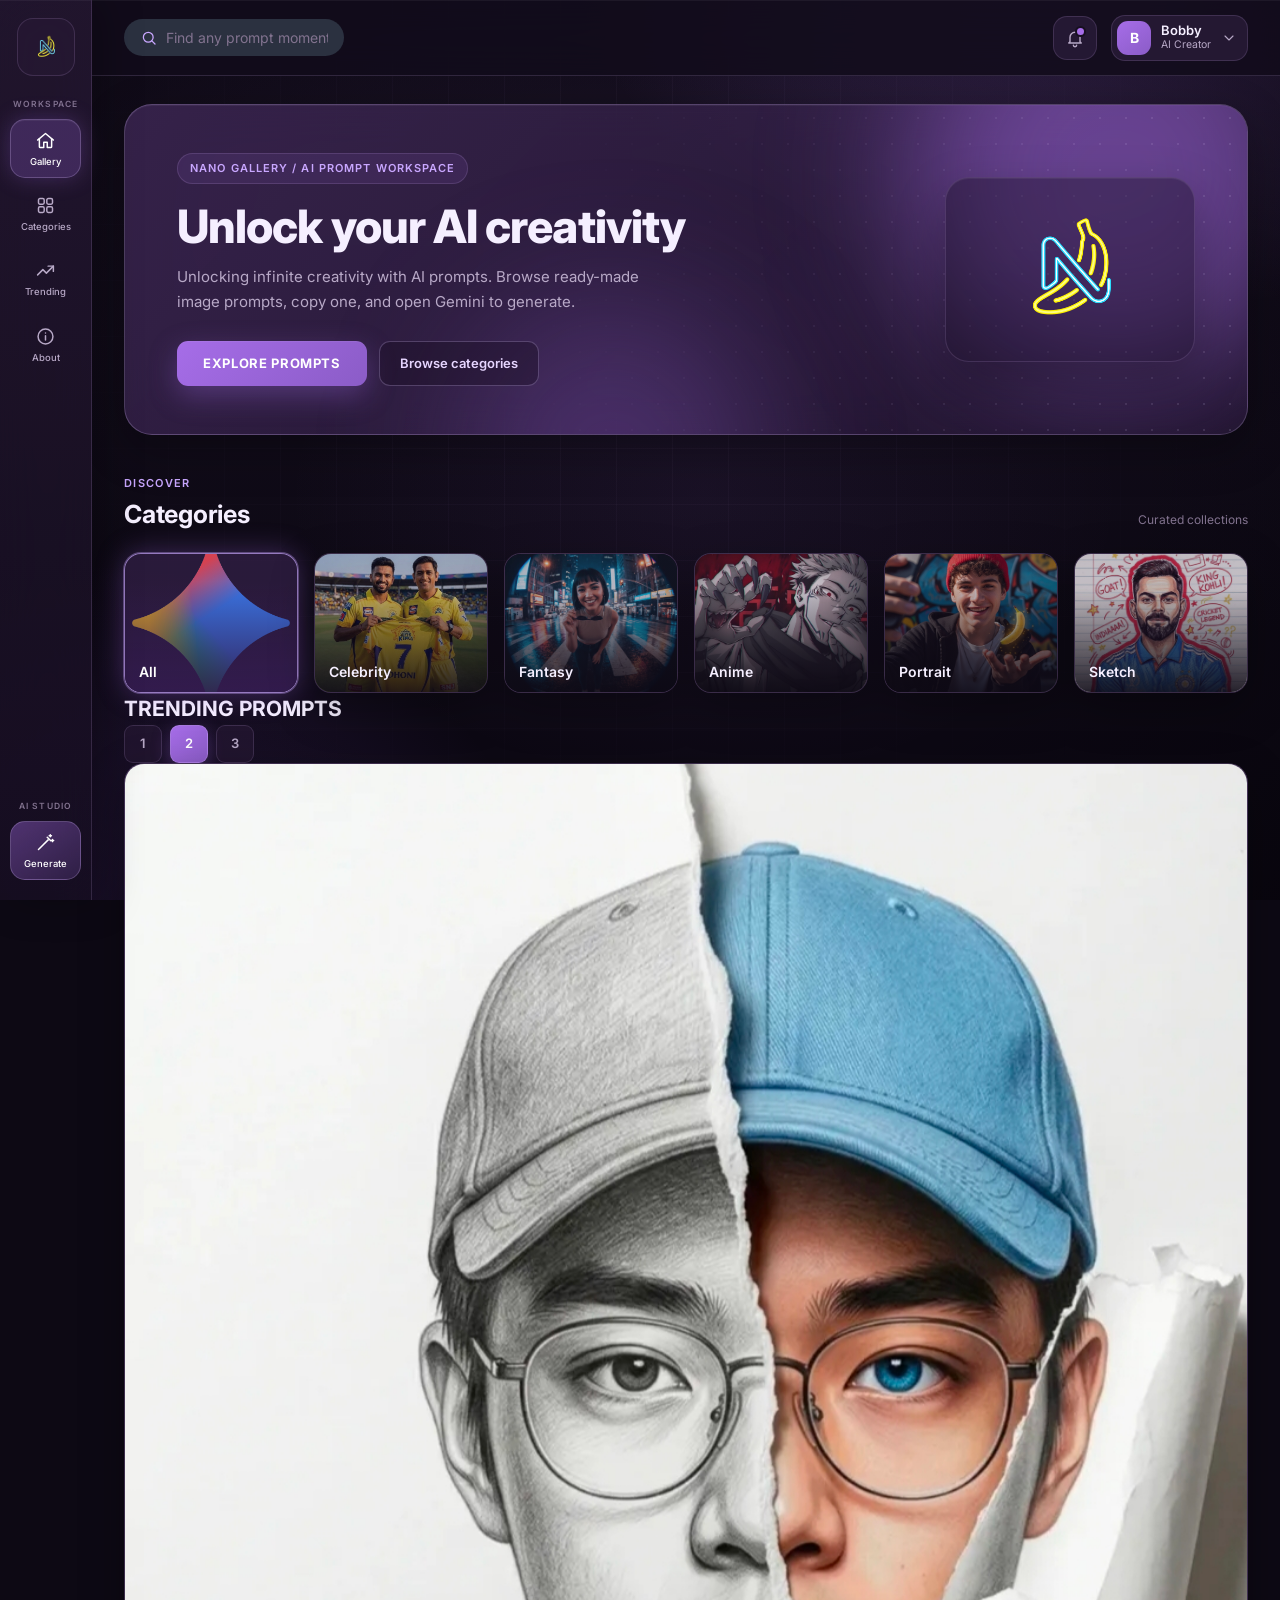
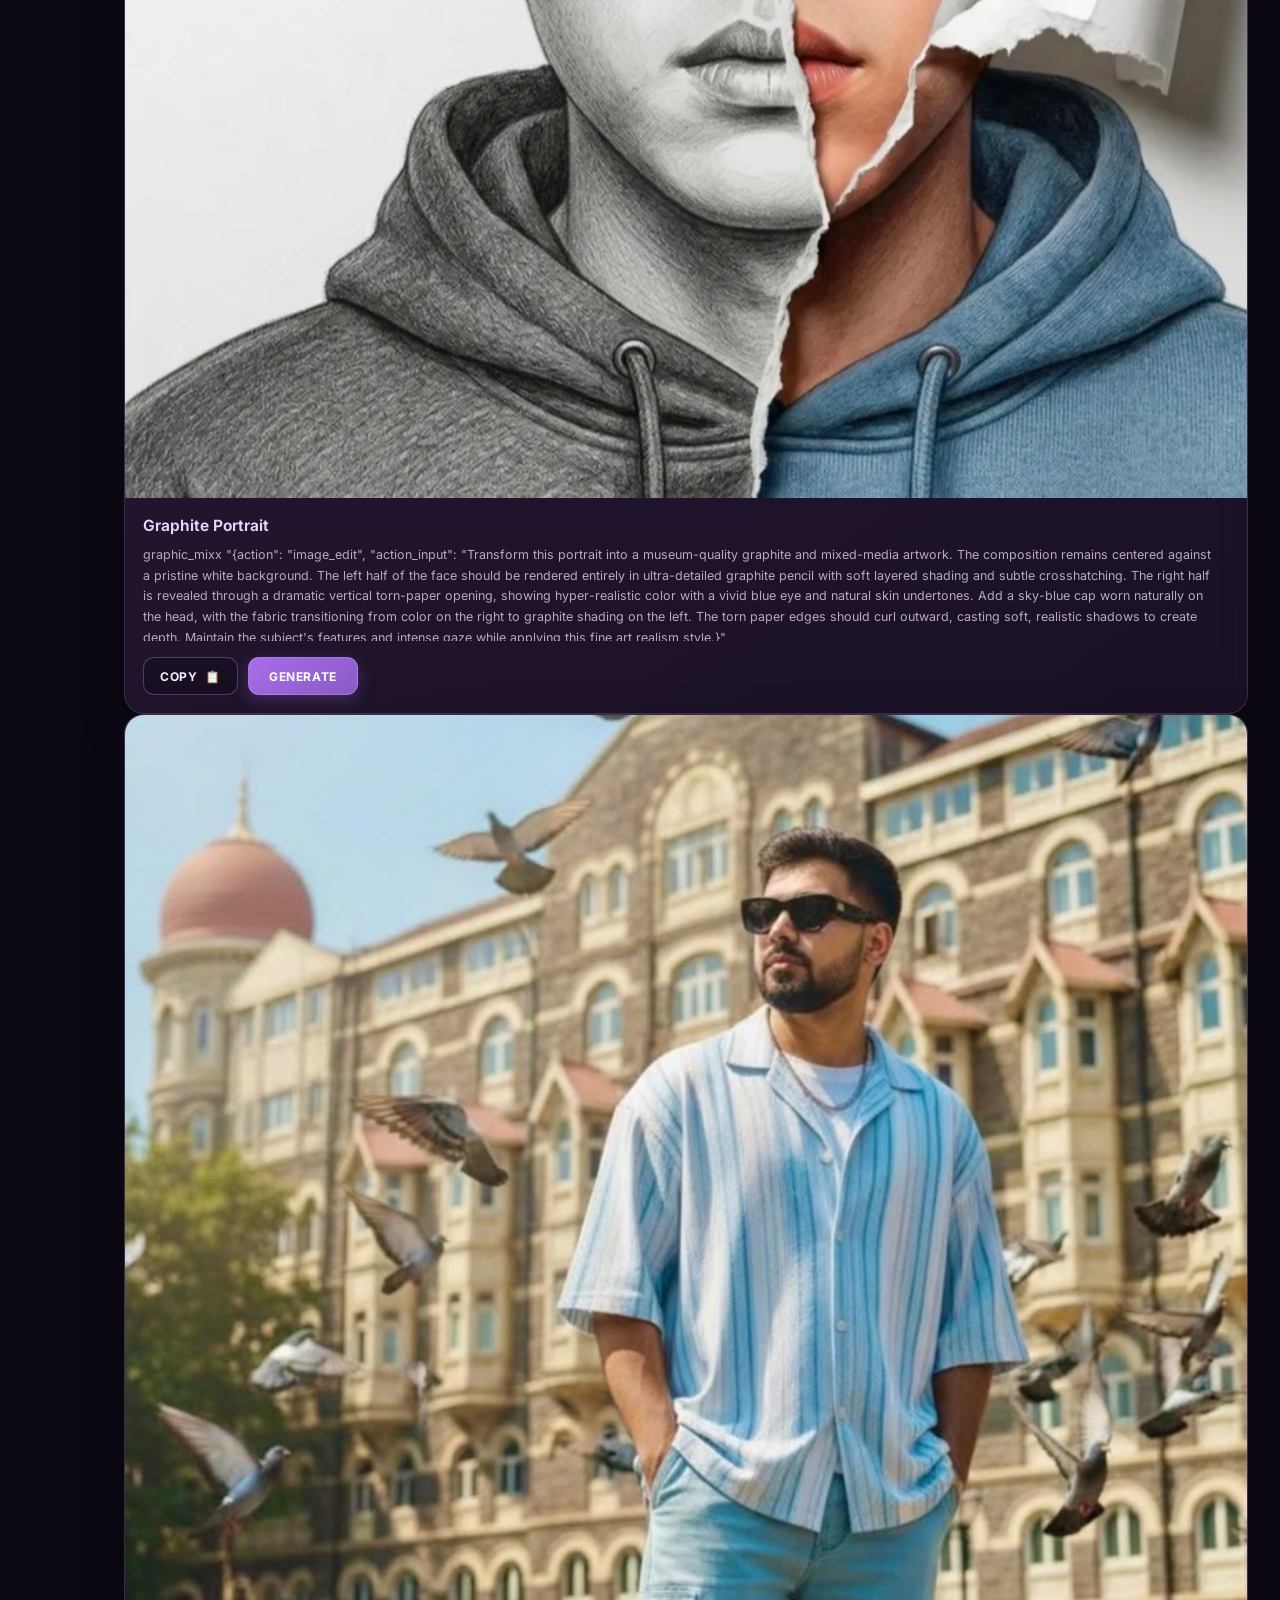
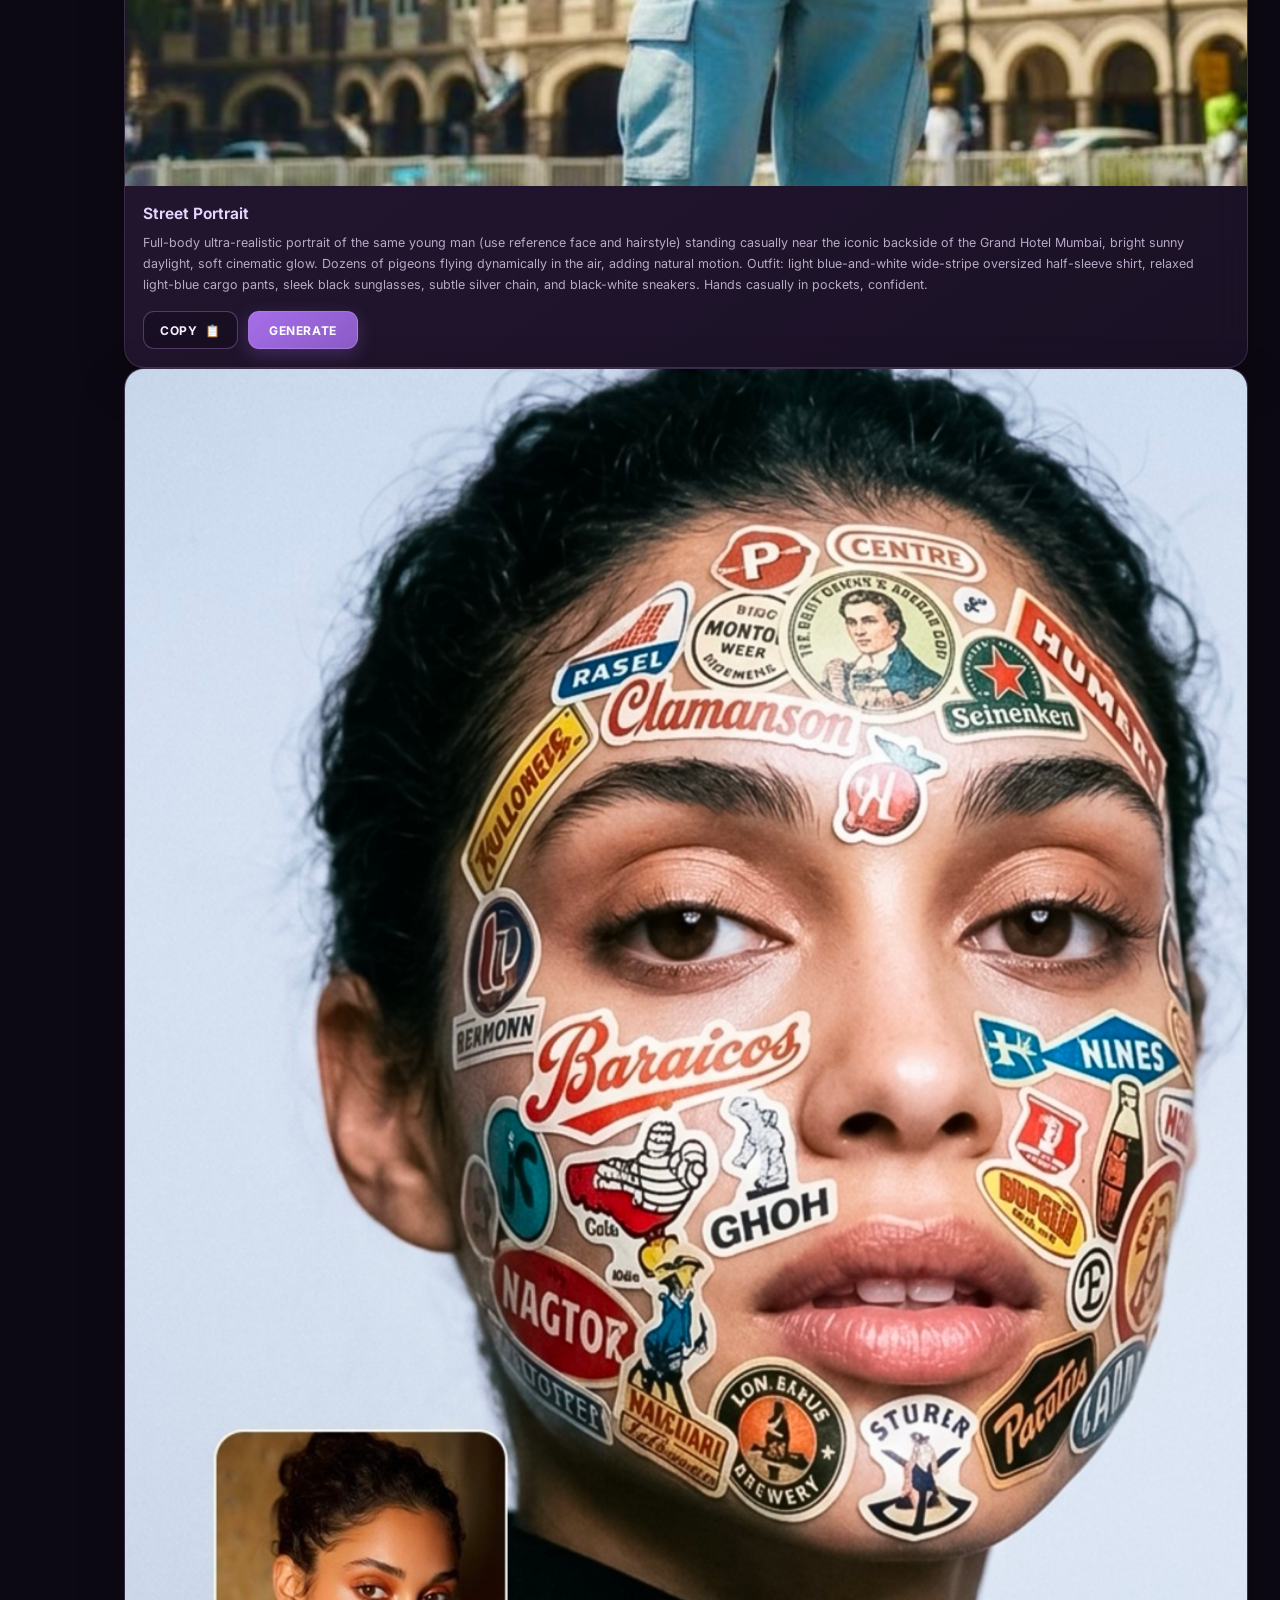
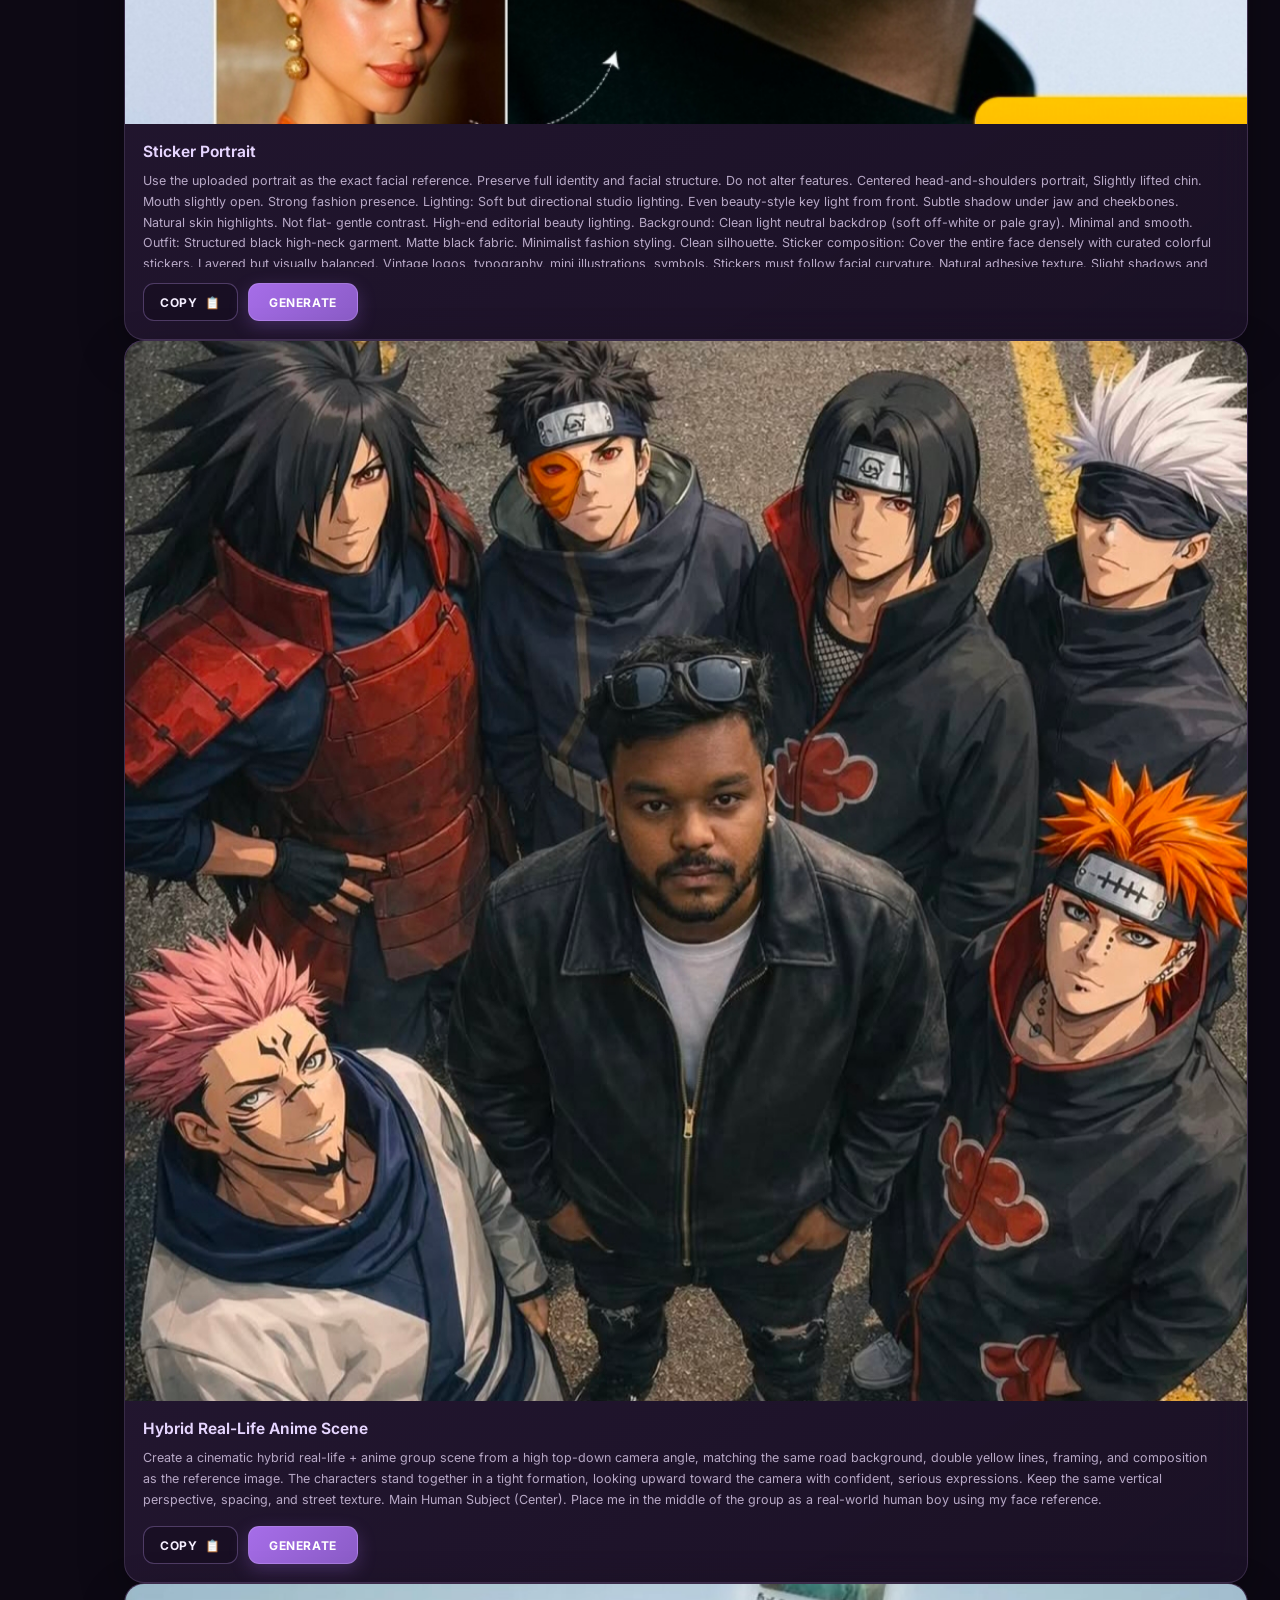
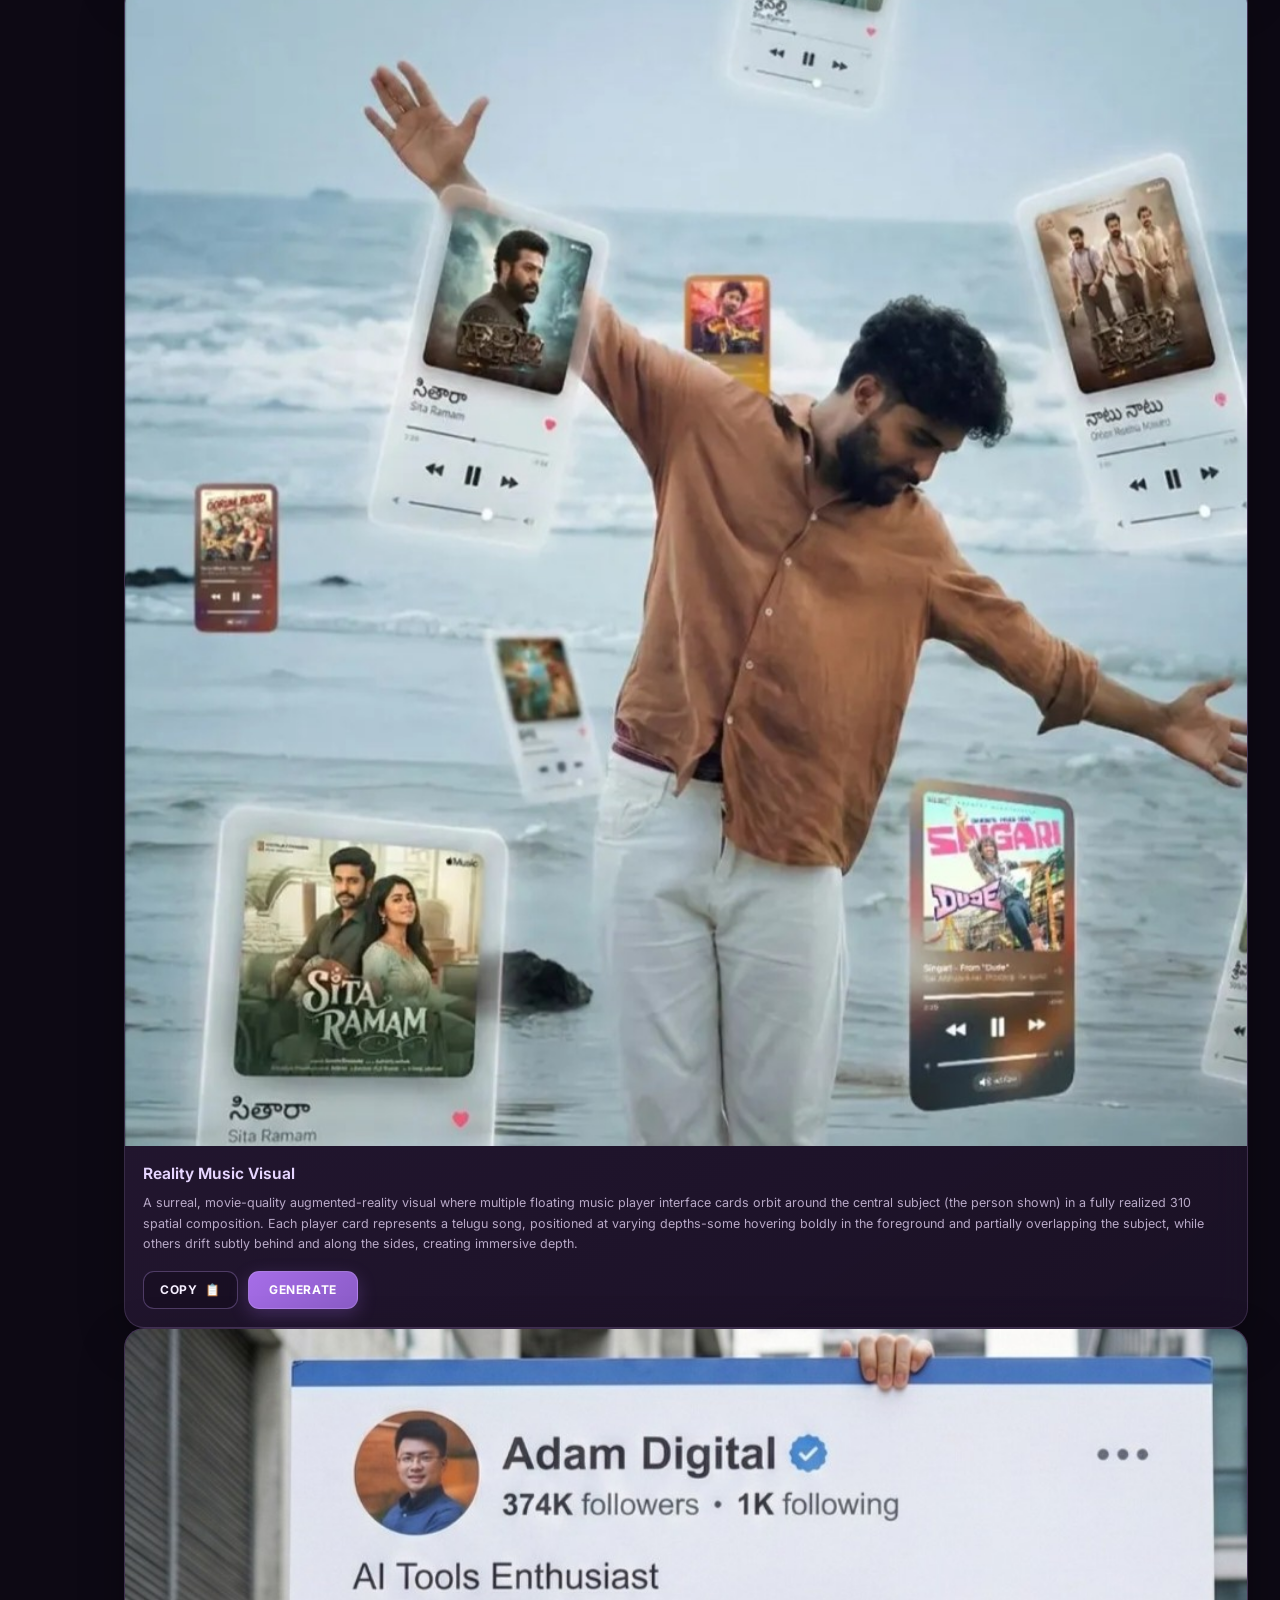
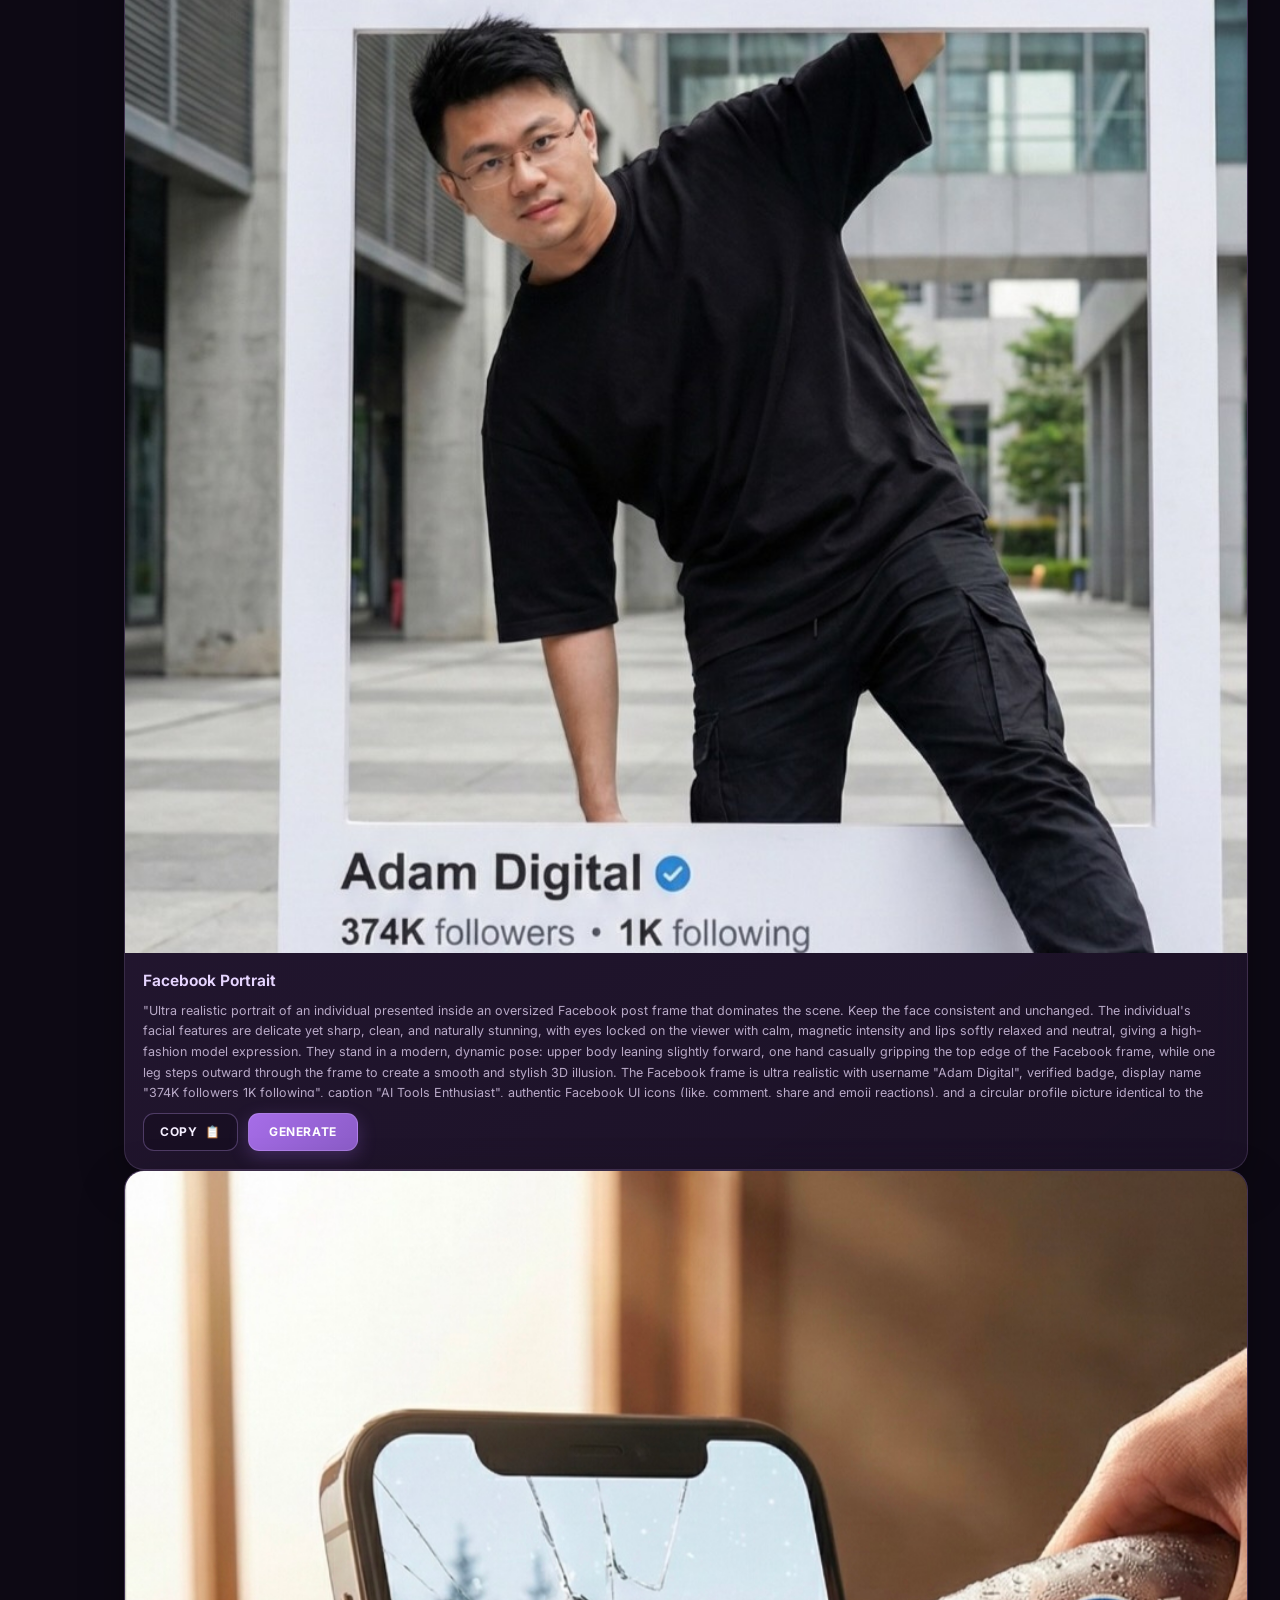
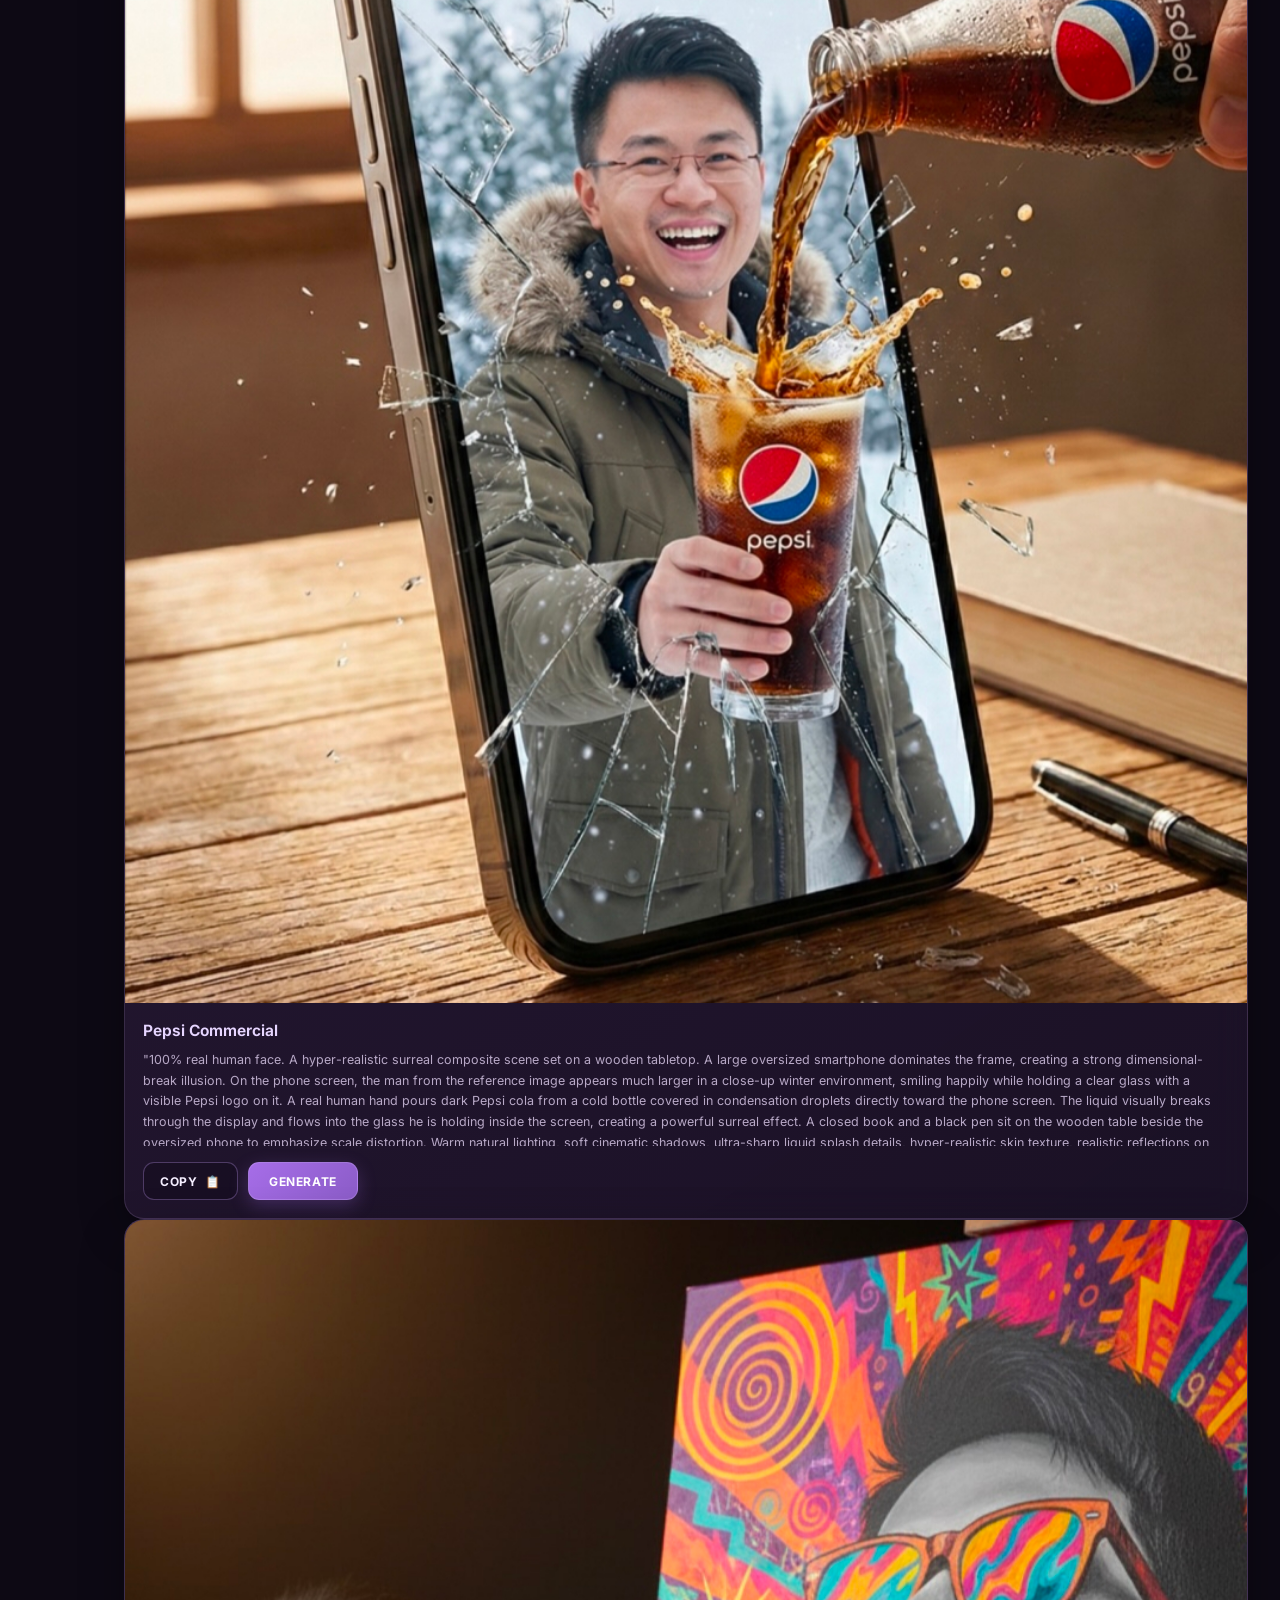
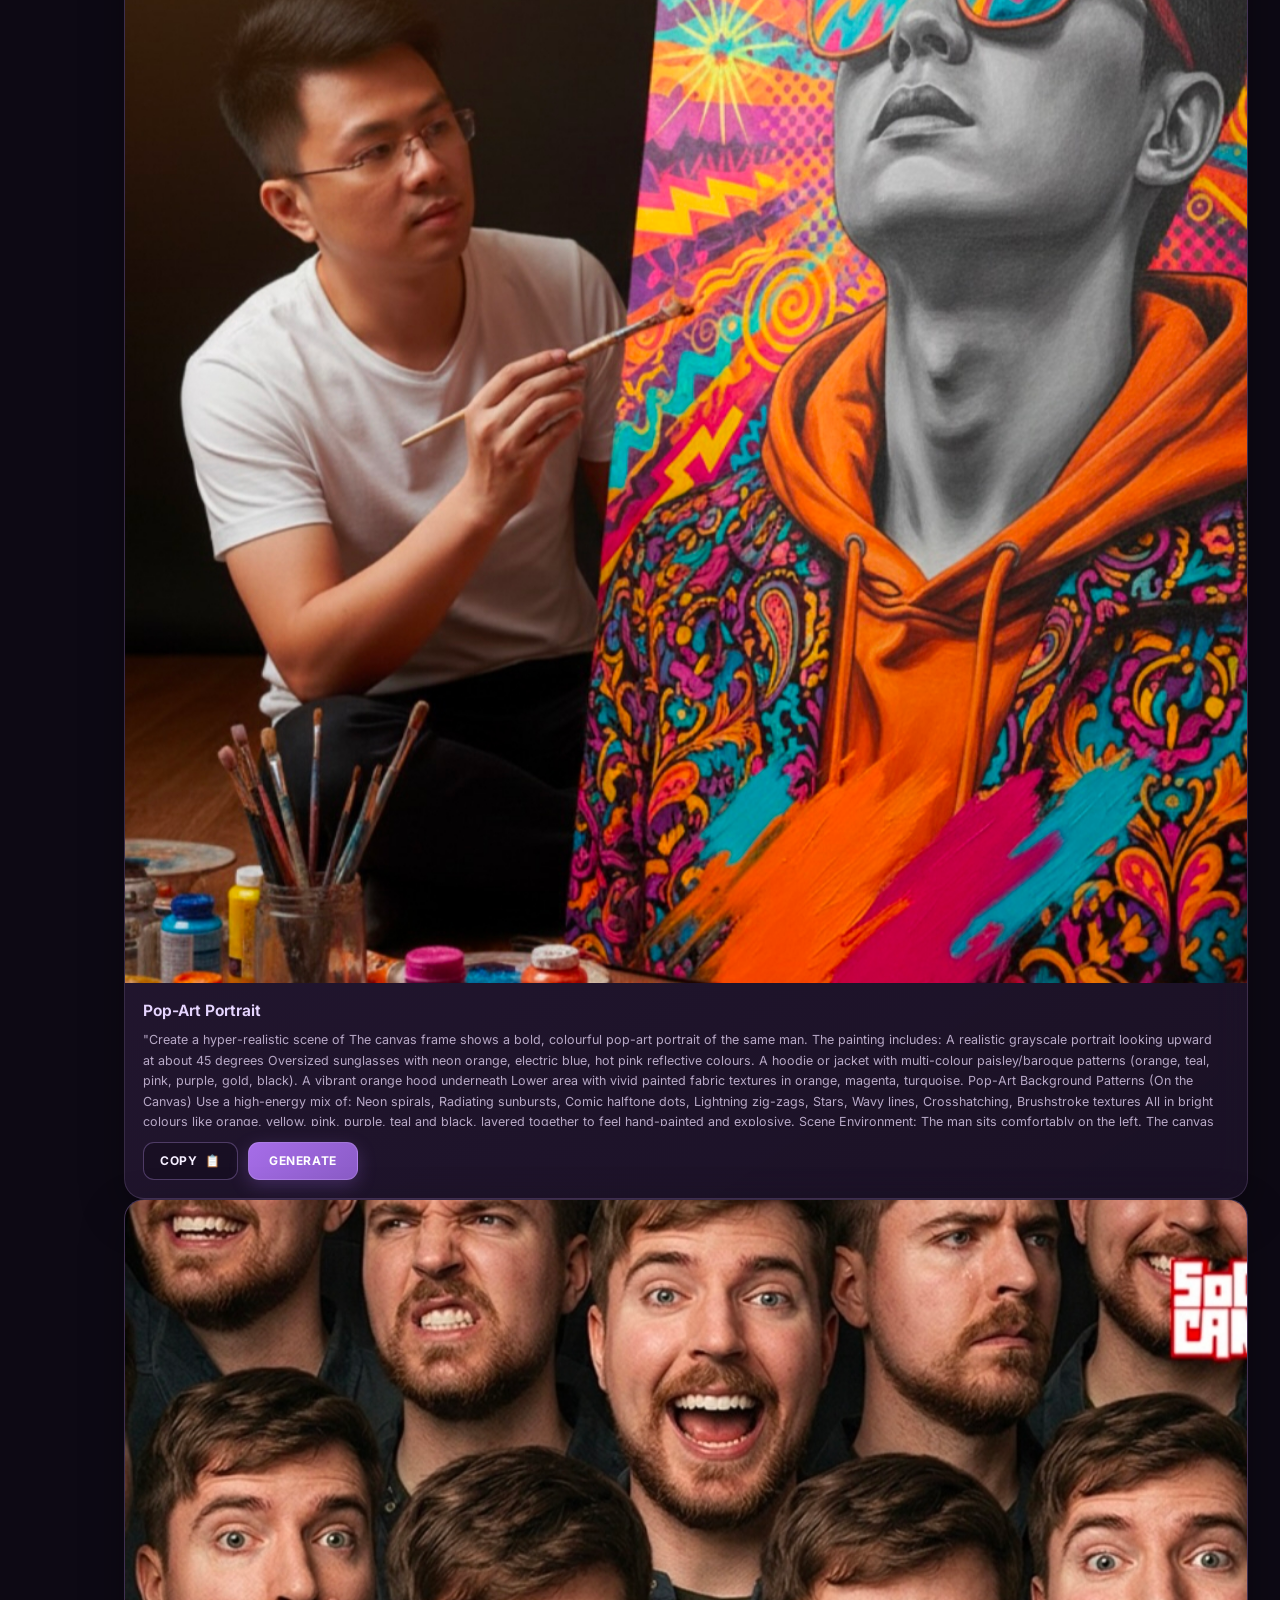
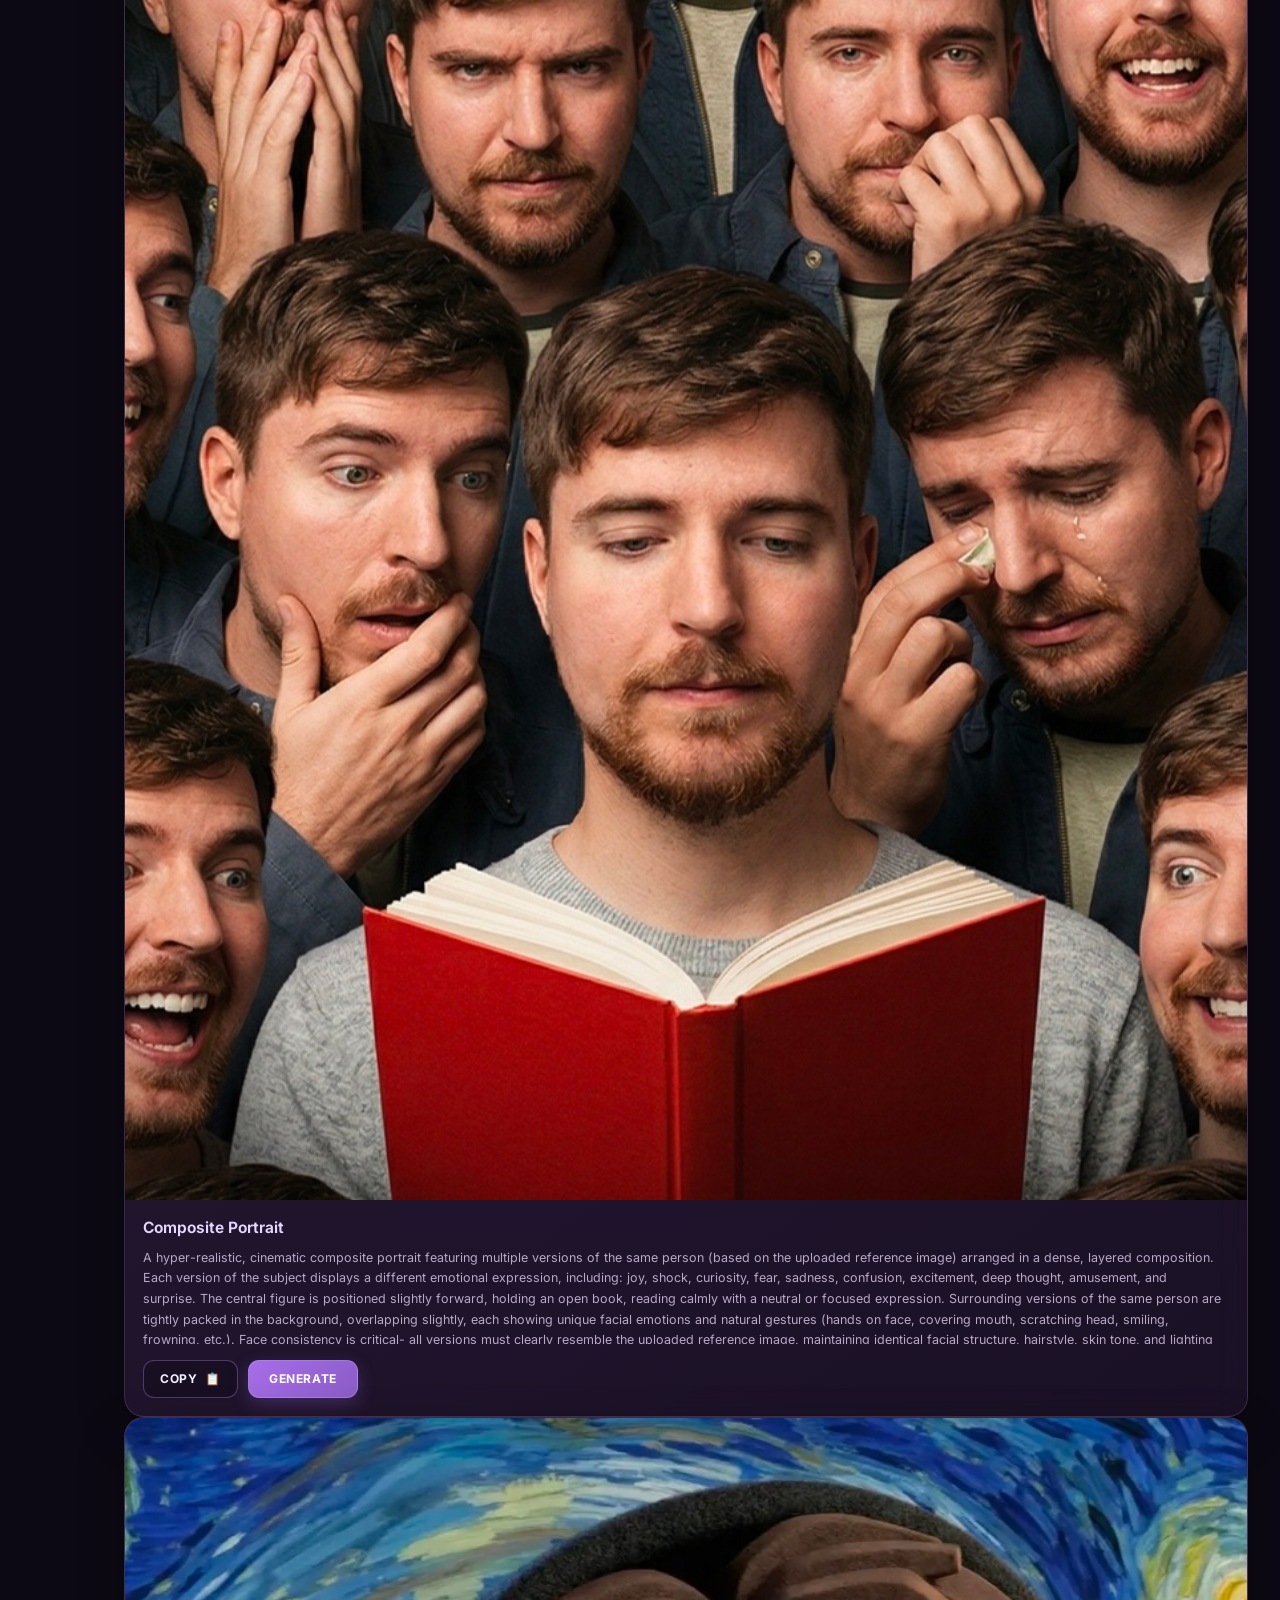
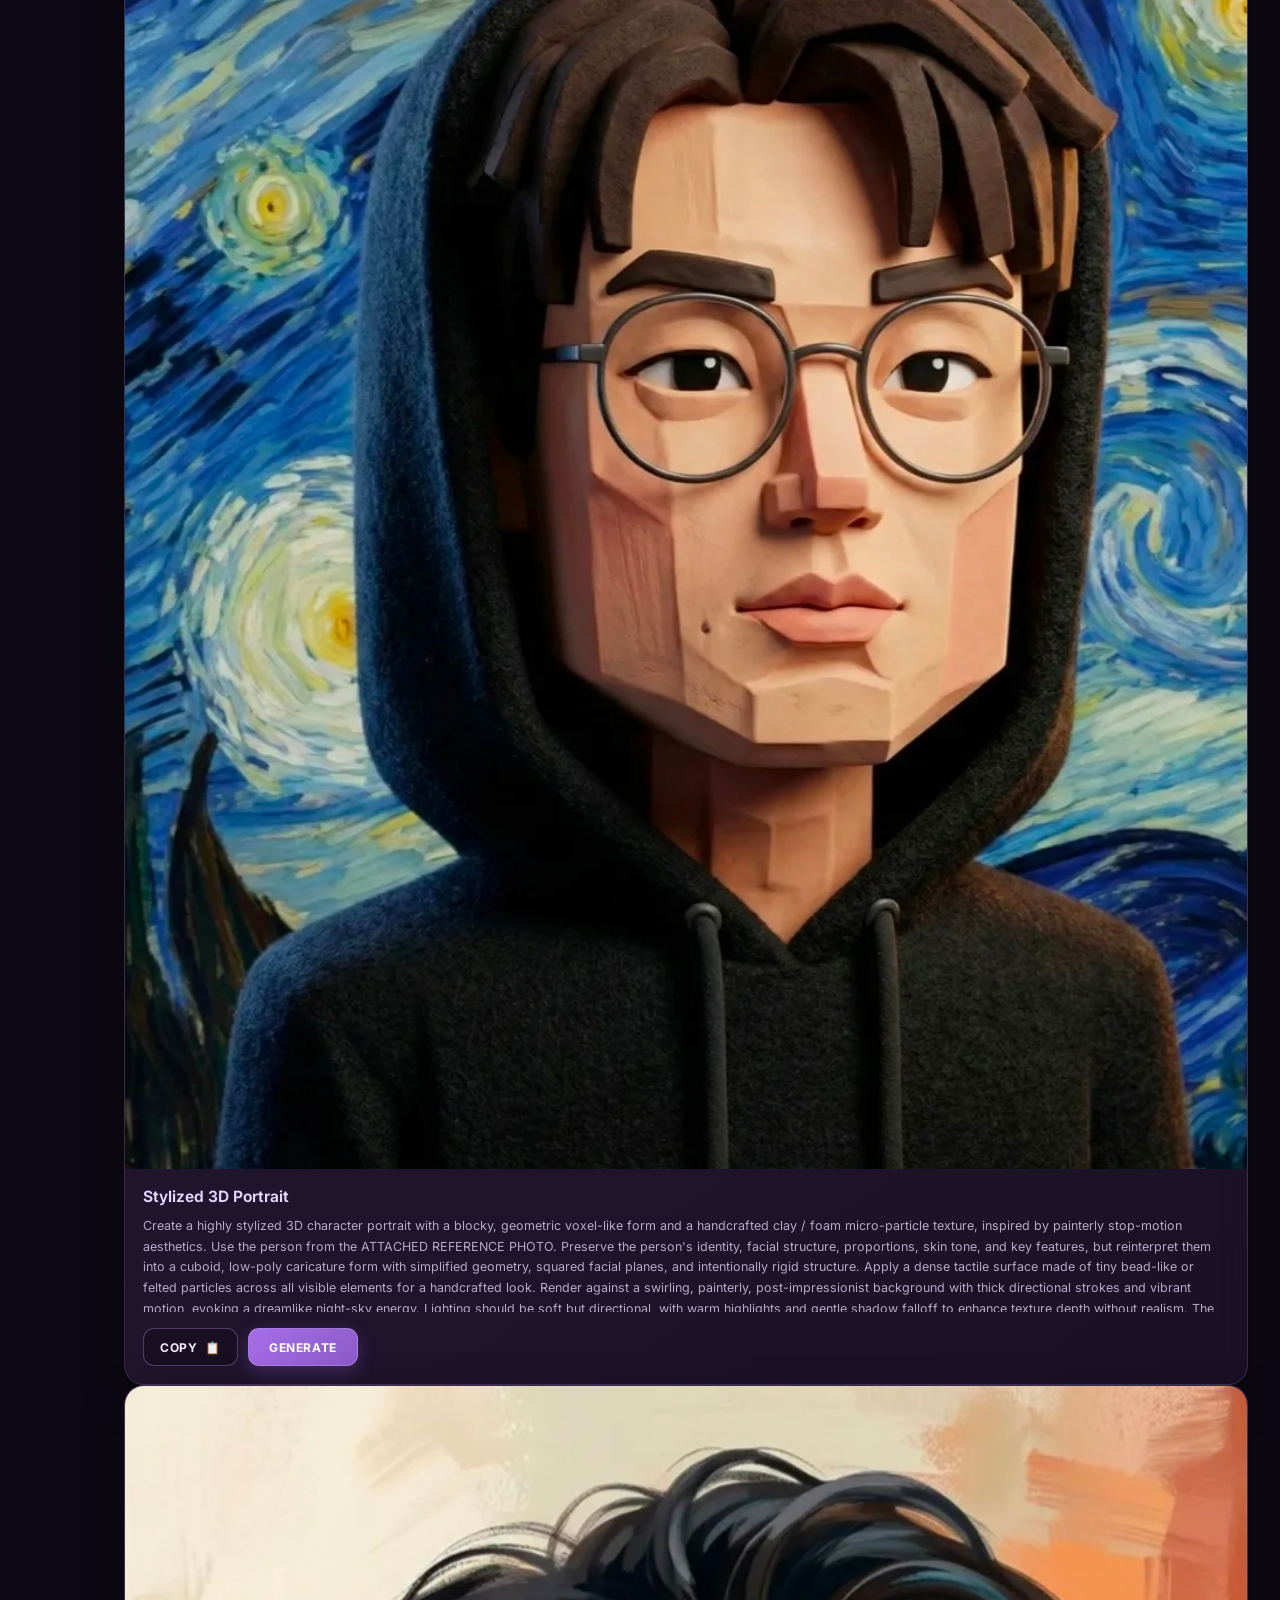
==== commit b2d87dcb: "commited UI" ====
--- a/page2.html
+++ b/page2.html
@@ -9,7 +9,6 @@
   <link rel="preconnect" href="https://fonts.gstatic.com" crossorigin>
   <link href="https://fonts.googleapis.com/css2?family=Inter:wght@400;500;600;700;800&display=swap" rel="stylesheet">
   <link rel="stylesheet" href="css/style.css">
-  <link rel="stylesheet" href="style.css">
   <script src="js/main.js" defer></script>
   <script src="main.js" defer></script>
 </head>
@@ -107,56 +106,58 @@
       </div>
     </section>
 
-    <!-- PROMPTS -->
-    <section class="section" id="prompts">
-      <div class="section-head">
-        <div><p class="kicker">Prompt library</p><h2>Trending prompts</h2></div>
-        <span class="head-note">AI-ready ideas</span>
-      </div>
-      <nav class="pagination pager-top" aria-label="Pagination"><a href="index.html" aria-label="Page 1">1</a><a class="active" aria-current="page" href="page2.html" aria-label="Page 2">2</a><a href="page3.html" aria-label="Page 3">3</a></nav>
-      <div class="prompt-grid">
-        <p id="noResults" class="no-results" style="display: none;" role="status">No results found</p>
-      <article class="prompt-card" data-category="portrait">
-        <div class="prompt-media">
-          <img src="assets/images/p111.jpg" alt="Graphite Portrait" loading="lazy">
-        </div>
-        <div class="prompt-info">
-          <h3>Graphite Portrait</h3>
-          <p class="prompt-text"> graphic_mixx  "{action": "image_edit", "action_input": "Transform this portrait into a museum-quality graphite and mixed-media artwork. The composition remains centered against a pristine white background. The left half of the face should be rendered entirely in ultra-detailed graphite pencil with soft layered shading and subtle crosshatching. The right half is revealed through a dramatic vertical torn-paper opening, showing hyper-realistic color with a vivid blue eye and natural skin undertones. Add a sky-blue cap worn naturally on the head, with the fabric transitioning from color on the right to graphite shading on the left. The torn paper edges should curl outward, casting soft, realistic shadows to create depth. Maintain the subject's features and intense gaze while applying this fine art realism style.}"</p>
-          <div class="buttons">
-            <button class="copy" type="button">
-              <span class="copy-icon"><svg class="ic" viewBox="0 0 24 24" fill="none" stroke="currentColor" stroke-width="1.7" stroke-linecap="round" stroke-linejoin="round" aria-hidden="true" focusable="false"><rect x="8.5" y="8.5" width="11" height="11" rx="2.2"/><path d="M15.5 8.5V6.2A2.2 2.2 0 0 0 13.3 4H6.2A2.2 2.2 0 0 0 4 6.2v7.1a2.2 2.2 0 0 0 2.2 2.2h2.3"/></svg></span>
-              <span class="copy-text">COPY</span>
-            </button>
-            <a class="gen-link" href="https://gemini.google.com" target="_blank" rel="noopener noreferrer"><button class="gen" type="button">GENERATE</button></a>
-          </div>
-        </div>
-      </article>
-      <article class="prompt-card" data-category="portrait">
-        <div class="prompt-media">
-          <img src="assets/images/p112.jpg" alt="Street Portrait" loading="lazy">
-        </div>
-        <div class="prompt-info">
-          <h3>Street Portrait</h3>
-          <p class="prompt-text"> Full-body ultra-realistic portrait of the same young man (use reference face and hairstyle) standing casually near the iconic backside of the Grand Hotel Mumbai, bright sunny daylight, soft cinematic glow. Dozens of pigeons flying dynamically in the air, adding natural motion.
+<!-- PROMPTS -->
+<section class="prompts"  id="prompts">
+  
+  <div class="container">
+    <h2 >TRENDING PROMPTS</h2>
+  <div class="pagination">
+<a href="index.html">1</a>
+<a class="active" href="page2.html">2</a>
+<a  href="page3.html">3</a>
+</div>
+
+    <div class="prompt-grid">
+      <p id="noResults" style="display: none; text-align: center; margin-top: 20px;">
+  No results found 😶
+</p>
+   <div class="prompt-card" data-category="portrait">
+    <img src="assets/images/p111.jpg" alt="prompt1">
+    <div class="prompt-info">
+      <h3>Graphite Portrait</h3>
+      <p class="prompt-text"> graphic_mixx  "{action": "image_edit", "action_input": "Transform this portrait into a museum-quality graphite and mixed-media artwork. The composition remains centered against a pristine white background. The left half of the face should be rendered entirely in ultra-detailed graphite pencil with soft layered shading and subtle crosshatching. The right half is revealed through a dramatic vertical torn-paper opening, showing hyper-realistic color with a vivid blue eye and natural skin undertones. Add a sky-blue cap worn naturally on the head, with the fabric transitioning from color on the right to graphite shading on the left. The torn paper edges should curl outward, casting soft, realistic shadows to create depth. Maintain the subject's features and intense gaze while applying this fine art realism style.}"</p>
+      <div class="buttons">
+            <button class="copy">
+  <span class="copy-text">COPY</span>
+  <span class="copy-icon">📋</span>
+</button>
+        <a href="https://gemini.google.com"  target="_blank"><button class="gen">GENERATE</button></a>
+      </div>
+    </div>
+  </div>
+
+  <div class="prompt-card" data-category="portrait">
+    <img src="assets/images/p112.jpg" alt="prompt2">
+    <div class="prompt-info">
+      <h3>Street Portrait</h3>
+      <p class="prompt-text"> Full-body ultra-realistic portrait of the same young man (use reference face and hairstyle) standing casually near the iconic backside of the Grand Hotel Mumbai, bright sunny daylight, soft cinematic glow. Dozens of pigeons flying dynamically in the air, adding natural motion.
 
 Outfit: light blue-and-white wide-stripe oversized half-sleeve shirt, relaxed light-blue cargo pants, sleek black sunglasses, subtle silver chain, and black-white sneakers. Hands casually in pockets, confident.</p>
-          <div class="buttons">
-            <button class="copy" type="button">
-              <span class="copy-icon"><svg class="ic" viewBox="0 0 24 24" fill="none" stroke="currentColor" stroke-width="1.7" stroke-linecap="round" stroke-linejoin="round" aria-hidden="true" focusable="false"><rect x="8.5" y="8.5" width="11" height="11" rx="2.2"/><path d="M15.5 8.5V6.2A2.2 2.2 0 0 0 13.3 4H6.2A2.2 2.2 0 0 0 4 6.2v7.1a2.2 2.2 0 0 0 2.2 2.2h2.3"/></svg></span>
-              <span class="copy-text">COPY</span>
-            </button>
-            <a class="gen-link" href="https://gemini.google.com" target="_blank" rel="noopener noreferrer"><button class="gen" type="button">GENERATE</button></a>
-          </div>
-        </div>
-      </article>
-      <article class="prompt-card" data-category="portrait">
-        <div class="prompt-media">
-          <img src="assets/images/p113.jpg" alt="Sticker Portrait" loading="lazy">
-        </div>
-        <div class="prompt-info">
-          <h3>Sticker Portrait</h3>
-          <p class="prompt-text">Use the uploaded portrait as the exact facial reference.
+      <div class="buttons">
+           <button class="copy">
+  <span class="copy-text">COPY</span>
+  <span class="copy-icon">📋</span>
+</button>
+        <button class="gen">GENERATE</button>
+      </div>
+    </div>
+  </div>
+
+  <div class="prompt-card" data-category="portrait">
+    <img src="assets/images/p113.jpg" alt="prompt3">
+    <div class="prompt-info">
+      <h3>Sticker Portrait</h3>
+      <p class="prompt-text">Use the uploaded portrait as the exact facial reference.
 
 Preserve full identity and facial structure. Do not alter features.
 
@@ -179,92 +180,86 @@
 High realism. Do not look digitally pasted. Eyes remain visible. Lips partially visible.
 
 Aesthetic treatment: Slight desaturation. Subtle film grain. Soft cinematic texture. Editorial fashion magazine vibe. Balanced colors, not overly saturated. Clean but artistic. Ultra high resolution. Sharp focus. Photorealistic finish.</p>
-          <div class="buttons">
-            <button class="copy" type="button">
-              <span class="copy-icon"><svg class="ic" viewBox="0 0 24 24" fill="none" stroke="currentColor" stroke-width="1.7" stroke-linecap="round" stroke-linejoin="round" aria-hidden="true" focusable="false"><rect x="8.5" y="8.5" width="11" height="11" rx="2.2"/><path d="M15.5 8.5V6.2A2.2 2.2 0 0 0 13.3 4H6.2A2.2 2.2 0 0 0 4 6.2v7.1a2.2 2.2 0 0 0 2.2 2.2h2.3"/></svg></span>
-              <span class="copy-text">COPY</span>
-            </button>
-            <a class="gen-link" href="https://gemini.google.com" target="_blank" rel="noopener noreferrer"><button class="gen" type="button">GENERATE</button></a>
-          </div>
-        </div>
-      </article>
-      <article class="prompt-card" data-category="anime">
-        <div class="prompt-media">
-          <img src="assets/images/p114.jpg" alt="Hybrid Real-Life Anime Scene" loading="lazy">
-        </div>
-        <div class="prompt-info">
-          <h3>Hybrid Real-Life Anime Scene</h3>
-          <p class="prompt-text">Create a cinematic hybrid real-life + anime group scene from a high top-down camera angle, matching the same road background, double yellow lines, framing, and composition as the reference image. The characters stand together in a tight formation, looking upward toward the camera with confident, serious expressions. Keep the same vertical perspective, spacing, and street texture. Main Human Subject (Center). Place me in the middle of the group as a real-world human boy using my face reference.</p>
-          <div class="buttons">
-            <button class="copy" type="button">
-              <span class="copy-icon"><svg class="ic" viewBox="0 0 24 24" fill="none" stroke="currentColor" stroke-width="1.7" stroke-linecap="round" stroke-linejoin="round" aria-hidden="true" focusable="false"><rect x="8.5" y="8.5" width="11" height="11" rx="2.2"/><path d="M15.5 8.5V6.2A2.2 2.2 0 0 0 13.3 4H6.2A2.2 2.2 0 0 0 4 6.2v7.1a2.2 2.2 0 0 0 2.2 2.2h2.3"/></svg></span>
-              <span class="copy-text">COPY</span>
-            </button>
-            <a class="gen-link" href="https://gemini.google.com" target="_blank" rel="noopener noreferrer"><button class="gen" type="button">GENERATE</button></a>
-          </div>
-        </div>
-      </article>
-      <article class="prompt-card" data-category="fantasy">
-        <div class="prompt-media">
-          <img src="assets/images/p115.jpg" alt="Reality Music Visual" loading="lazy">
-        </div>
-        <div class="prompt-info">
-          <h3>Reality Music Visual</h3>
-          <p class="prompt-text">A surreal, movie-quality augmented-reality visual where multiple floating music player interface cards orbit around the central subject (the person shown) in a fully realized 310 spatial composition. Each player card represents a telugu song, positioned at varying depths-some hovering boldly in the foreground and partially overlapping the subject, while others drift subtly behind and along the sides, creating immersive depth.</p>
-          <div class="buttons">
-            <button class="copy" type="button">
-              <span class="copy-icon"><svg class="ic" viewBox="0 0 24 24" fill="none" stroke="currentColor" stroke-width="1.7" stroke-linecap="round" stroke-linejoin="round" aria-hidden="true" focusable="false"><rect x="8.5" y="8.5" width="11" height="11" rx="2.2"/><path d="M15.5 8.5V6.2A2.2 2.2 0 0 0 13.3 4H6.2A2.2 2.2 0 0 0 4 6.2v7.1a2.2 2.2 0 0 0 2.2 2.2h2.3"/></svg></span>
-              <span class="copy-text">COPY</span>
-            </button>
-            <a class="gen-link" href="https://gemini.google.com" target="_blank" rel="noopener noreferrer"><button class="gen" type="button">GENERATE</button></a>
-          </div>
-        </div>
-      </article>
-      <article class="prompt-card" data-category="portrait">
-        <div class="prompt-media">
-          <img src="assets/images/p116.jpg" alt="Facebook Portrait" loading="lazy">
-        </div>
-        <div class="prompt-info">
-          <h3>Facebook Portrait</h3>
-          <p class="prompt-text">"Ultra realistic portrait of an individual presented inside an oversized Facebook post frame that dominates the scene. Keep the face consistent and unchanged. The individual's facial features are delicate yet sharp, clean, and naturally stunning, with eyes locked on the viewer with calm, magnetic intensity and lips softly relaxed and neutral, giving a high-fashion model expression. They stand in a modern, dynamic pose: upper body leaning slightly forward, one hand casually gripping the top edge of the Facebook frame, while one leg steps outward through the frame to create a smooth and stylish 3D illusion. The Facebook frame is ultra realistic with username "Adam Digital", verified badge, display name "374K followers 1K following", caption "AI Tools Enthusiast", authentic Facebook UI icons (like, comment, share and emoji reactions), and a circular profile picture identical to the subject.
+      <div class="buttons">
+            <button class="copy">
+  <span class="copy-text">COPY</span>
+  <span class="copy-icon">📋</span>
+</button>
+        <button class="gen">GENERATE</button>
+      </div>
+    </div>
+  </div>
+ 
+  <div class="prompt-card" data-category="anime">
+    <img src="assets/images/p114.jpg" alt="prompt1">
+    <div class="prompt-info">
+      <h3>Hybrid Real-Life Anime Scene</h3>
+      <p class="prompt-text">Create a cinematic hybrid real-life + anime group scene from a high top-down camera angle, matching the same road background, double yellow lines, framing, and composition as the reference image. The characters stand together in a tight formation, looking upward toward the camera with confident, serious expressions. Keep the same vertical perspective, spacing, and street texture. Main Human Subject (Center). Place me in the middle of the group as a real-world human boy using my face reference.</p>
+      <div class="buttons">
+            <button class="copy">
+  <span class="copy-text">COPY</span>
+  <span class="copy-icon">📋</span>
+</button>
+        <button class="gen">GENERATE</button>
+      </div>
+    </div>
+  </div>
+
+  <div class="prompt-card" data-category="fantasy">
+    <img src="assets/images/p115.jpg" alt="prompt2">
+    <div class="prompt-info">
+      <h3>Reality Music Visual</h3>
+      <p class="prompt-text">A surreal, movie-quality augmented-reality visual where multiple floating music player interface cards orbit around the central subject (the person shown) in a fully realized 310 spatial composition. Each player card represents a telugu song, positioned at varying depths-some hovering boldly in the foreground and partially overlapping the subject, while others drift subtly behind and along the sides, creating immersive depth.</p>
+      <div class="buttons">
+            <button class="copy">
+  <span class="copy-text">COPY</span>
+  <span class="copy-icon">📋</span>
+</button>
+        <button class="gen">GENERATE</button>
+      </div>
+    </div>
+  </div>
+
+  <div class="prompt-card" data-category="portrait">
+    <img src="assets/images/p116.jpg" alt="prompt3">
+    <div class="prompt-info">
+      <h3>Facebook Portrait</h3>
+      <p class="prompt-text">"Ultra realistic portrait of an individual presented inside an oversized Facebook post frame that dominates the scene. Keep the face consistent and unchanged. The individual's facial features are delicate yet sharp, clean, and naturally stunning, with eyes locked on the viewer with calm, magnetic intensity and lips softly relaxed and neutral, giving a high-fashion model expression. They stand in a modern, dynamic pose: upper body leaning slightly forward, one hand casually gripping the top edge of the Facebook frame, while one leg steps outward through the frame to create a smooth and stylish 3D illusion. The Facebook frame is ultra realistic with username "Adam Digital", verified badge, display name "374K followers 1K following", caption "AI Tools Enthusiast", authentic Facebook UI icons (like, comment, share and emoji reactions), and a circular profile picture identical to the subject.
 
 The individual wears an oversized black T-shirt, black cargo pants, and clean sneakers in a relaxed, modern streetwear look."</p>
-          <div class="buttons">
-            <button class="copy" type="button">
-              <span class="copy-icon"><svg class="ic" viewBox="0 0 24 24" fill="none" stroke="currentColor" stroke-width="1.7" stroke-linecap="round" stroke-linejoin="round" aria-hidden="true" focusable="false"><rect x="8.5" y="8.5" width="11" height="11" rx="2.2"/><path d="M15.5 8.5V6.2A2.2 2.2 0 0 0 13.3 4H6.2A2.2 2.2 0 0 0 4 6.2v7.1a2.2 2.2 0 0 0 2.2 2.2h2.3"/></svg></span>
-              <span class="copy-text">COPY</span>
-            </button>
-            <a class="gen-link" href="https://gemini.google.com" target="_blank" rel="noopener noreferrer"><button class="gen" type="button">GENERATE</button></a>
-          </div>
-        </div>
-      </article>
-      <article class="prompt-card" data-category="fantasy">
-        <div class="prompt-media">
-          <img src="assets/images/p117.jpg" alt="Pepsi Commercial" loading="lazy">
-        </div>
-        <div class="prompt-info">
-          <h3>Pepsi Commercial</h3>
-          <p class="prompt-text">"100% real human face. A hyper-realistic surreal composite scene set on a wooden tabletop. A large oversized smartphone dominates the frame, creating a strong dimensional-break illusion. On the phone screen, the man from the reference image appears much larger in a close-up winter environment, smiling happily while holding a clear glass with a visible Pepsi logo on it.
+      <div class="buttons">
+            <button class="copy">
+  <span class="copy-text">COPY</span>
+  <span class="copy-icon">📋</span>
+</button>
+        <button class="gen">GENERATE</button>
+      </div>
+    </div>
+  </div>
+<div class="prompt-card" data-category="fantasy">
+    <img src="assets/images/p117.jpg" alt="prompt1">
+    <div class="prompt-info">
+      <h3>Pepsi Commercial</h3>
+      <p class="prompt-text">"100% real human face. A hyper-realistic surreal composite scene set on a wooden tabletop. A large oversized smartphone dominates the frame, creating a strong dimensional-break illusion. On the phone screen, the man from the reference image appears much larger in a close-up winter environment, smiling happily while holding a clear glass with a visible Pepsi logo on it.
 
 A real human hand pours dark Pepsi cola from a cold bottle covered in condensation droplets directly toward the phone screen. The liquid visually breaks through the display and flows into the glass he is holding inside the screen, creating a powerful surreal effect.
 
 A closed book and a black pen sit on the wooden table beside the oversized phone to emphasize scale distortion. Warm natural lighting, soft cinematic shadows, ultra-sharp liquid splash details, hyper-realistic skin texture, realistic reflections on glass and screen, surreal cinematic advertising look, professional commercial photography quality, 8K realism.</p>
-          <div class="buttons">
-            <button class="copy" type="button">
-              <span class="copy-icon"><svg class="ic" viewBox="0 0 24 24" fill="none" stroke="currentColor" stroke-width="1.7" stroke-linecap="round" stroke-linejoin="round" aria-hidden="true" focusable="false"><rect x="8.5" y="8.5" width="11" height="11" rx="2.2"/><path d="M15.5 8.5V6.2A2.2 2.2 0 0 0 13.3 4H6.2A2.2 2.2 0 0 0 4 6.2v7.1a2.2 2.2 0 0 0 2.2 2.2h2.3"/></svg></span>
-              <span class="copy-text">COPY</span>
-            </button>
-            <a class="gen-link" href="https://gemini.google.com" target="_blank" rel="noopener noreferrer"><button class="gen" type="button">GENERATE</button></a>
-          </div>
-        </div>
-      </article>
-      <article class="prompt-card" data-category="fantasy">
-        <div class="prompt-media">
-          <img src="assets/images/p118.jpg" alt="Pop-Art Portrait" loading="lazy">
-        </div>
-        <div class="prompt-info">
-          <h3>Pop-Art Portrait</h3>
-          <p class="prompt-text">"Create a hyper-realistic scene of The canvas frame shows a bold, colourful pop-art portrait of the same man. The painting includes: A realistic grayscale portrait looking upward at about 45 degrees Oversized sunglasses with neon orange, electric blue, hot pink reflective colours. A hoodie or jacket with multi-colour paisley/baroque patterns (orange, teal, pink, purple, gold, black). A vibrant orange hood underneath
+      <div class="buttons">
+            <button class="copy">
+  <span class="copy-text">COPY</span>
+  <span class="copy-icon">📋</span>
+</button>
+        <button class="gen">GENERATE</button>
+      </div>
+    </div>
+  </div>
+
+  <div class="prompt-card" data-category="fantasy">
+    <img src="assets/images/p118.jpg" alt="prompt2">
+    <div class="prompt-info">
+      <h3>Pop-Art Portrait</h3>
+      <p class="prompt-text">"Create a hyper-realistic scene of The canvas frame shows a bold, colourful pop-art portrait of the same man. The painting includes: A realistic grayscale portrait looking upward at about 45 degrees Oversized sunglasses with neon orange, electric blue, hot pink reflective colours. A hoodie or jacket with multi-colour paisley/baroque patterns (orange, teal, pink, purple, gold, black). A vibrant orange hood underneath
 
 Lower area with vivid painted fabric textures in orange, magenta, turquoise.
 
@@ -279,22 +274,21 @@
 Style: Hyper-realistic man Canvas art is colourful pop-art with bold outlines and layered paint textures. High saturation, strong contrast, energetic vibe.
 
 Negative Prompt: No cartoon bodies, no flat vector look, no distortions, no muted colours."</p>
-          <div class="buttons">
-            <button class="copy" type="button">
-              <span class="copy-icon"><svg class="ic" viewBox="0 0 24 24" fill="none" stroke="currentColor" stroke-width="1.7" stroke-linecap="round" stroke-linejoin="round" aria-hidden="true" focusable="false"><rect x="8.5" y="8.5" width="11" height="11" rx="2.2"/><path d="M15.5 8.5V6.2A2.2 2.2 0 0 0 13.3 4H6.2A2.2 2.2 0 0 0 4 6.2v7.1a2.2 2.2 0 0 0 2.2 2.2h2.3"/></svg></span>
-              <span class="copy-text">COPY</span>
-            </button>
-            <a class="gen-link" href="https://gemini.google.com" target="_blank" rel="noopener noreferrer"><button class="gen" type="button">GENERATE</button></a>
-          </div>
-        </div>
-      </article>
-      <article class="prompt-card" data-category="portrait">
-        <div class="prompt-media">
-          <img src="assets/images/p119.jpg" alt="Composite Portrait" loading="lazy">
-        </div>
-        <div class="prompt-info">
-          <h3>Composite Portrait</h3>
-          <p class="prompt-text">A hyper-realistic, cinematic composite portrait featuring multiple versions of the same person (based on the uploaded reference image) arranged in a dense, layered composition. Each version of the subject displays a different emotional expression, including: joy, shock, curiosity, fear, sadness, confusion, excitement, deep thought, amusement, and surprise.
+      <div class="buttons">
+            <button class="copy">
+  <span class="copy-text">COPY</span>
+  <span class="copy-icon">📋</span>
+</button>
+        <button class="gen">GENERATE</button>
+      </div>
+    </div>
+  </div>
+
+  <div class="prompt-card" data-category="portrait">
+    <img src="assets/images/p119.jpg" alt="prompt3">
+    <div class="prompt-info">
+      <h3>Composite Portrait</h3>
+      <p class="prompt-text">A hyper-realistic, cinematic composite portrait featuring multiple versions of the same person (based on the uploaded reference image) arranged in a dense, layered composition. Each version of the subject displays a different emotional expression, including: joy, shock, curiosity, fear, sadness, confusion, excitement, deep thought, amusement, and surprise.
 
 The central figure is positioned slightly forward, holding an open book, reading calmly with a neutral or focused expression. Surrounding versions of the same person are tightly packed in the background, overlapping slightly, each showing unique facial emotions and natural gestures (hands on face, covering mouth, scratching head, smiling, frowning, etc.).
 
@@ -327,38 +321,36 @@
 Ultra-detailed skin texture, natural imperfections, realistic eyes, sharp focus DSLR quality, 85mm lens look, shallow depth of field, studio-grade clarity.
 
 use Ist image and 2nd image i for reference i Want 9:16 size</p>
-          <div class="buttons">
-            <button class="copy" type="button">
-              <span class="copy-icon"><svg class="ic" viewBox="0 0 24 24" fill="none" stroke="currentColor" stroke-width="1.7" stroke-linecap="round" stroke-linejoin="round" aria-hidden="true" focusable="false"><rect x="8.5" y="8.5" width="11" height="11" rx="2.2"/><path d="M15.5 8.5V6.2A2.2 2.2 0 0 0 13.3 4H6.2A2.2 2.2 0 0 0 4 6.2v7.1a2.2 2.2 0 0 0 2.2 2.2h2.3"/></svg></span>
-              <span class="copy-text">COPY</span>
-            </button>
-            <a class="gen-link" href="https://gemini.google.com" target="_blank" rel="noopener noreferrer"><button class="gen" type="button">GENERATE</button></a>
-          </div>
-        </div>
-      </article>
-      <article class="prompt-card" data-category="portrait">
-        <div class="prompt-media">
-          <img src="assets/images/p120.jpg" alt="Stylized 3D Portrait" loading="lazy">
-        </div>
-        <div class="prompt-info">
-          <h3>Stylized 3D Portrait</h3>
-          <p class="prompt-text">Create a highly stylized 3D character portrait with a blocky, geometric voxel-like form and a handcrafted clay / foam micro-particle texture, inspired by painterly stop-motion aesthetics. Use the person from the ATTACHED REFERENCE PHOTO. Preserve the person's identity, facial structure, proportions, skin tone, and key features, but reinterpret them into a cuboid, low-poly caricature form with simplified geometry, squared facial planes, and intentionally rigid structure. Apply a dense tactile surface made of tiny bead-like or felted particles across all visible elements for a handcrafted look. Render against a swirling, painterly, post-impressionist background with thick directional strokes and vibrant motion, evoking a dreamlike night-sky energy. Lighting should be soft but directional, with warm highlights and gentle shadow falloff to enhance texture depth without realism. The overall look should feel artistic, whimsical, museum-grade, and handcrafted, not photoreal, not Pixar, not vinyl, not glossy CGI. Ultra-high detail, clean edges, intentional stylization, no text, no logos, no watermarks. Aspect ratio 4:5</p>
-          <div class="buttons">
-            <button class="copy" type="button">
-              <span class="copy-icon"><svg class="ic" viewBox="0 0 24 24" fill="none" stroke="currentColor" stroke-width="1.7" stroke-linecap="round" stroke-linejoin="round" aria-hidden="true" focusable="false"><rect x="8.5" y="8.5" width="11" height="11" rx="2.2"/><path d="M15.5 8.5V6.2A2.2 2.2 0 0 0 13.3 4H6.2A2.2 2.2 0 0 0 4 6.2v7.1a2.2 2.2 0 0 0 2.2 2.2h2.3"/></svg></span>
-              <span class="copy-text">COPY</span>
-            </button>
-            <a class="gen-link" href="https://gemini.google.com" target="_blank" rel="noopener noreferrer"><button class="gen" type="button">GENERATE</button></a>
-          </div>
-        </div>
-      </article>
-      <article class="prompt-card" data-category="portrait">
-        <div class="prompt-media">
-          <img src="assets/images/p121.jpg" alt="Emotional Portrait" loading="lazy">
-        </div>
-        <div class="prompt-info">
-          <h3>Emotional Portrait</h3>
-          <p class="prompt-text">CREATE A 4K ULTRA-DETAILED DIGITAL PORTRAIT PAINTING. A PERSON SHOWN FROM THE SHOULDERS UP IN A THREE-QUARTER VIEW, LOOKING SLIGHTLY UPWARD AND TO THE RIGHT WITH A THOUGHTFUL, DETERMINED EXPRESSION. ACCURATELY MATCH IDENTITY, FACIAL STRUCTURE, PROPORTIONS, HAIRSTYLE, AND HAIR TEXTURE FROM THE REFERENCE IMAGE.
+      <div class="buttons">
+            <button class="copy">
+  <span class="copy-text">COPY</span>
+  <span class="copy-icon">📋</span>
+</button>
+        <button class="gen">GENERATE</button>
+      </div>
+    </div>
+  </div>
+
+  <div class="prompt-card" data-category="portrait">
+    <img src="assets/images/p120.jpg" alt="prompt4">
+    <div class="prompt-info">
+      <h3>Stylized 3D Portrait</h3>
+      <p class="prompt-text">Create a highly stylized 3D character portrait with a blocky, geometric voxel-like form and a handcrafted clay / foam micro-particle texture, inspired by painterly stop-motion aesthetics. Use the person from the ATTACHED REFERENCE PHOTO. Preserve the person's identity, facial structure, proportions, skin tone, and key features, but reinterpret them into a cuboid, low-poly caricature form with simplified geometry, squared facial planes, and intentionally rigid structure. Apply a dense tactile surface made of tiny bead-like or felted particles across all visible elements for a handcrafted look. Render against a swirling, painterly, post-impressionist background with thick directional strokes and vibrant motion, evoking a dreamlike night-sky energy. Lighting should be soft but directional, with warm highlights and gentle shadow falloff to enhance texture depth without realism. The overall look should feel artistic, whimsical, museum-grade, and handcrafted, not photoreal, not Pixar, not vinyl, not glossy CGI. Ultra-high detail, clean edges, intentional stylization, no text, no logos, no watermarks. Aspect ratio 4:5</p>
+      <div class="buttons">
+            <button class="copy">
+  <span class="copy-text">COPY</span>
+  <span class="copy-icon">📋</span>
+</button>
+        <button class="gen">GENERATE</button>
+      </div>
+    </div>
+  </div>
+
+  <div class="prompt-card" data-category="portrait">
+    <img src="assets/images/p121.jpg" alt="prompt5">
+    <div class="prompt-info">
+      <h3>Emotional Portrait</h3>
+      <p class="prompt-text">CREATE A 4K ULTRA-DETAILED DIGITAL PORTRAIT PAINTING. A PERSON SHOWN FROM THE SHOULDERS UP IN A THREE-QUARTER VIEW, LOOKING SLIGHTLY UPWARD AND TO THE RIGHT WITH A THOUGHTFUL, DETERMINED EXPRESSION. ACCURATELY MATCH IDENTITY, FACIAL STRUCTURE, PROPORTIONS, HAIRSTYLE, AND HAIR TEXTURE FROM THE REFERENCE IMAGE.
 
 LIGHTING: SOFT WINDOW LIGHT FROM THE FRONT, GLOSSY PAINTED HIGHLIGHTS ON FOREHEAD, NOSE BRIDGE, CHEEKBONES, CHIN, AND LIPS. SUBTLE SHADOW PATTERNS ACROSS THE FACE.
 
@@ -373,48 +365,51 @@
 STYLE: MODERN EDITORIAL ILLUSTRATION, ACRYLIC + OIL PAINTING MIX, HIGH COLOR DEPTH, SHARP FACE DETAIL.
 
 RESOLUTION: 4K, ULTRA-SHARP, ASPECT RATIO 4:5.</p>
-          <div class="buttons">
-            <button class="copy" type="button">
-              <span class="copy-icon"><svg class="ic" viewBox="0 0 24 24" fill="none" stroke="currentColor" stroke-width="1.7" stroke-linecap="round" stroke-linejoin="round" aria-hidden="true" focusable="false"><rect x="8.5" y="8.5" width="11" height="11" rx="2.2"/><path d="M15.5 8.5V6.2A2.2 2.2 0 0 0 13.3 4H6.2A2.2 2.2 0 0 0 4 6.2v7.1a2.2 2.2 0 0 0 2.2 2.2h2.3"/></svg></span>
-              <span class="copy-text">COPY</span>
-            </button>
-            <a class="gen-link" href="https://gemini.google.com" target="_blank" rel="noopener noreferrer"><button class="gen" type="button">GENERATE</button></a>
-          </div>
-        </div>
-      </article>
-      <article class="prompt-card" data-category="fantasy">
-        <div class="prompt-media">
-          <img src="assets/images/p122.jpg" alt="LEGO Charizard Portrait" loading="lazy">
-        </div>
-        <div class="prompt-info">
-          <h3>LEGO Charizard Portrait</h3>
-          <p class="prompt-text">Refer to attached photo for main character: facial features, hairstyle, outfit, expression]
+      <div class="buttons">
+            <button class="copy">
+  <span class="copy-text">COPY</span>
+  <span class="copy-icon">📋</span>
+</button>
+        <button class="gen">GENERATE</button>
+      </div>
+    </div>
+  </div>
+
+  <div class="prompt-card" data-category="fantasy">
+    <img src="assets/images/p122.jpg" alt="prompt6">
+    <div class="prompt-info">
+      <h3>LEGO Charizard Portrait</h3>
+      <p class="prompt-text">Refer to attached photo for main character: facial features, hairstyle, outfit, expression]
 
 A young man (from the attached photo) with a blazer and white shirt is seated on the floor, one leg stretched out and the other bent, while precisely attaching articulated LEGO pieces to the wing of a towering charizard statue. The full-scale charizard is built entirely out of cool-toned orange, red, yellow, white LEGO bricks, poised in a martial-arts stance that radiates elegance and strength.
 
 Around him, thousands of LEGO pieces sprawl across the polished wooden floor, mixed with open manuals and charizard-branded LEGO packaging. Behind the character, a minimalistic desk supports a digital screen displaying charizard's skeletal build, and nearby walls are covered with penciled sketches of movement and aura-based attacks.
 
 Sunlight streams gently from the side window, highlighting the subtle tension in the charizard's pose and the creator's meticulous handwork. Shadows fall softly, adding cinematic realism. The scene captures a sense of focused solitude and artistic flow, framed in vertical 9:16 for a vertical storytelling</p>
-          <div class="buttons">
-            <button class="copy" type="button">
-              <span class="copy-icon"><svg class="ic" viewBox="0 0 24 24" fill="none" stroke="currentColor" stroke-width="1.7" stroke-linecap="round" stroke-linejoin="round" aria-hidden="true" focusable="false"><rect x="8.5" y="8.5" width="11" height="11" rx="2.2"/><path d="M15.5 8.5V6.2A2.2 2.2 0 0 0 13.3 4H6.2A2.2 2.2 0 0 0 4 6.2v7.1a2.2 2.2 0 0 0 2.2 2.2h2.3"/></svg></span>
-              <span class="copy-text">COPY</span>
-            </button>
-            <a class="gen-link" href="https://gemini.google.com" target="_blank" rel="noopener noreferrer"><button class="gen" type="button">GENERATE</button></a>
-          </div>
-        </div>
-      </article>
-      </div>
-      <nav class="pagination pager-bottom" aria-label="Pagination"><a href="index.html" aria-label="Page 1">1</a><a class="active" aria-current="page" href="page2.html" aria-label="Page 2">2</a><a href="page3.html" aria-label="Page 3">3</a></nav>
-    </section>
-
-    <!-- CTA -->
-    <section class="cta-section">
-      <div class="cta-panel">
-        <h2>START CREATING AI IMAGES NOW</h2>
-        <a href="https://gemini.google.com" target="_blank" rel="noopener noreferrer"><button class="cta" type="button">GENERATE WITH GEMINI</button></a>
-      </div>
-    </section>
+      <div class="buttons">
+            <button class="copy">
+  <span class="copy-text">COPY</span>
+  <span class="copy-icon">📋</span>
+</button>
+        <button class="gen">GENERATE</button>
+      </div>
+    </div>
+  </div>
+</div>
+<div class="pagination">
+<a href="index.html">1</a>
+<a class="active" href="page2.html">2</a>
+<a  href="page3.html">3</a>
+</div>
+</section>
+
+<!-- CTA -->
+<section class="cta-section">
+  <div class="container">
+    <h2>START CREATING AI IMAGES NOW</h2>
+    <a href="https://gemini.google.com" target="_blank"><button class="cta">GENERATE WITH GEMINI</button></a>
+  </div>
+</section>
 
     <!-- FOOTER -->
     <footer class="footer" id="about">
--- a/css/style.css
+++ b/css/style.css
@@ -193,21 +193,11 @@
 .search-box {
   display: flex;
   align-items: center;
-  gap: 10px;
-  width: 100%;
-  max-width: 480px;
-  height: 46px;
-  padding: 0 16px;
-  background: rgba(55, 36, 73, 0.5);
-  border: 1px solid var(--border);
-  border-radius: var(--r-search);
-  box-shadow: inset 0 2px 8px rgba(0, 0, 0, 0.22);
-  transition: border-color var(--ease), box-shadow var(--ease), background var(--ease);
-}
-.search-box:hover { background: rgba(62, 40, 82, 0.55); }
-.search-box:focus-within {
-  border-color: rgba(201, 167, 255, 0.55);
-  box-shadow: inset 0 2px 8px rgba(0, 0, 0, 0.22), 0 0 0 4px rgba(139, 92, 199, 0.22);
+  background: #2b3140;
+  padding: 8px 16px;
+  border-radius: 30px;
+  width: 220px;
+  gap: 8px;
 }
 .search-icon { width: 18px; height: 18px; color: var(--lavender); flex: none; }
 .search-box input {
@@ -463,14 +453,7 @@
   border-color: var(--border-strong);
   box-shadow: 0 6px 18px rgba(139, 92, 199, 0.4);
 }
-
-/* ---------- Prompt grid & cards ---------- */
-.prompt-grid {
-  display: grid;
-  grid-template-columns: repeat(3, minmax(0, 1fr));
-  gap: 24px;
-  align-items: stretch;
-}
+/* CARD */
 
 .prompt-card {
   display: flex;
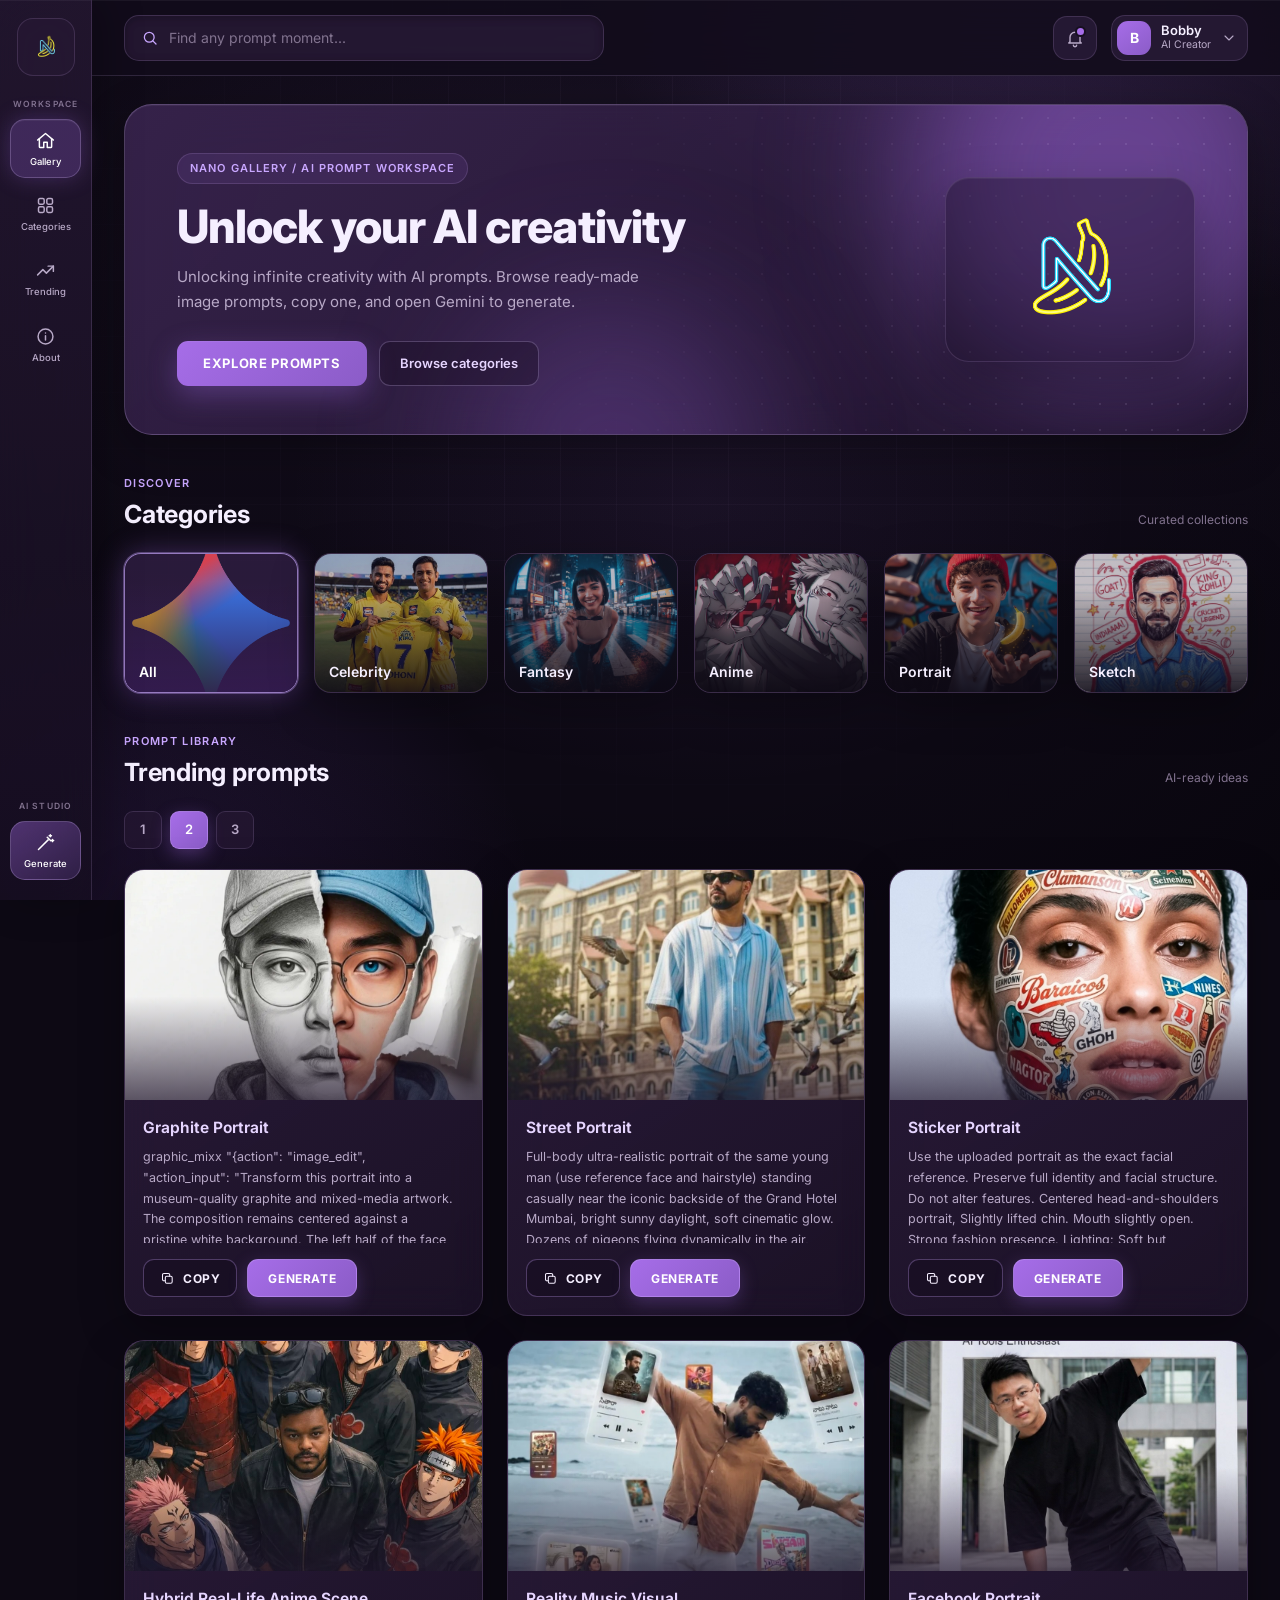
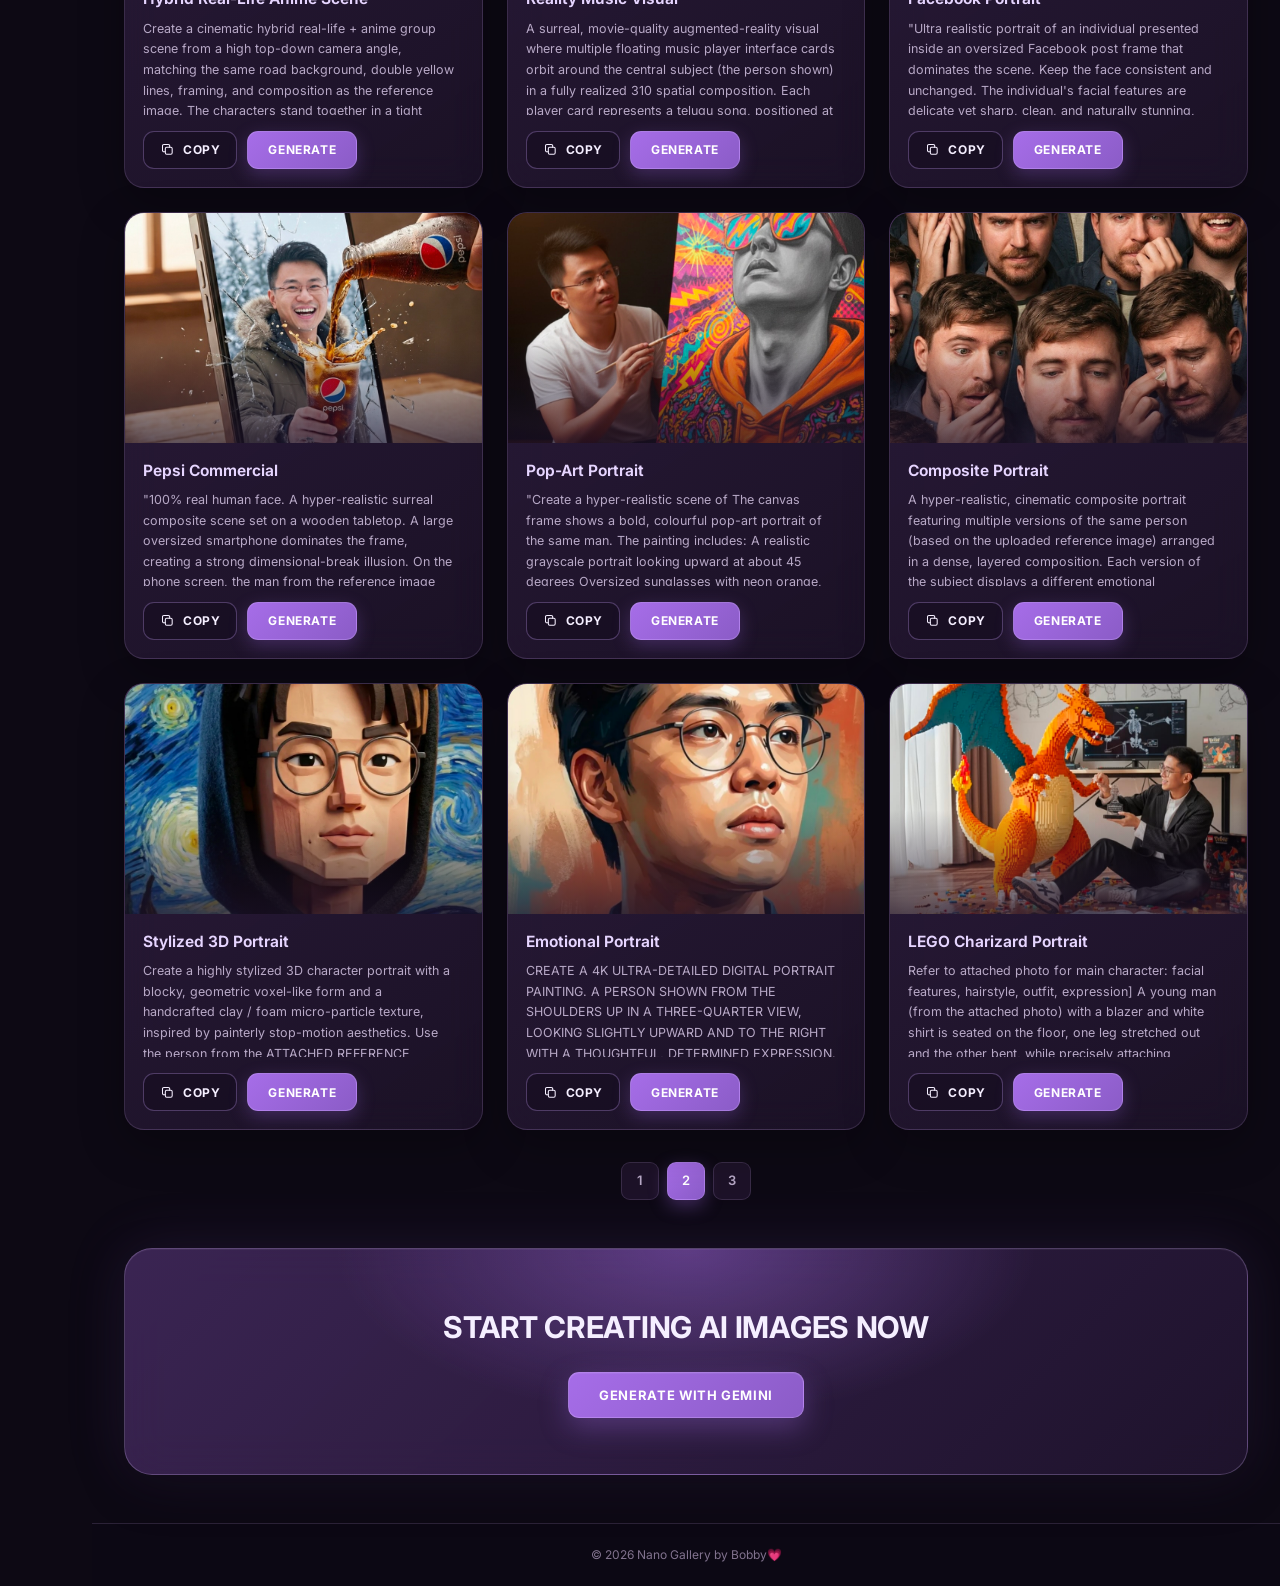
==== commit 14debc13: "ui update" ====
--- a/page2.html
+++ b/page2.html
@@ -9,6 +9,7 @@
   <link rel="preconnect" href="https://fonts.gstatic.com" crossorigin>
   <link href="https://fonts.googleapis.com/css2?family=Inter:wght@400;500;600;700;800&display=swap" rel="stylesheet">
   <link rel="stylesheet" href="css/style.css">
+  <link rel="stylesheet" href="style.css">
   <script src="js/main.js" defer></script>
   <script src="main.js" defer></script>
 </head>
@@ -106,58 +107,56 @@
       </div>
     </section>
 
-<!-- PROMPTS -->
-<section class="prompts"  id="prompts">
-  
-  <div class="container">
-    <h2 >TRENDING PROMPTS</h2>
-  <div class="pagination">
-<a href="index.html">1</a>
-<a class="active" href="page2.html">2</a>
-<a  href="page3.html">3</a>
-</div>
-
-    <div class="prompt-grid">
-      <p id="noResults" style="display: none; text-align: center; margin-top: 20px;">
-  No results found 😶
-</p>
-   <div class="prompt-card" data-category="portrait">
-    <img src="assets/images/p111.jpg" alt="prompt1">
-    <div class="prompt-info">
-      <h3>Graphite Portrait</h3>
-      <p class="prompt-text"> graphic_mixx  "{action": "image_edit", "action_input": "Transform this portrait into a museum-quality graphite and mixed-media artwork. The composition remains centered against a pristine white background. The left half of the face should be rendered entirely in ultra-detailed graphite pencil with soft layered shading and subtle crosshatching. The right half is revealed through a dramatic vertical torn-paper opening, showing hyper-realistic color with a vivid blue eye and natural skin undertones. Add a sky-blue cap worn naturally on the head, with the fabric transitioning from color on the right to graphite shading on the left. The torn paper edges should curl outward, casting soft, realistic shadows to create depth. Maintain the subject's features and intense gaze while applying this fine art realism style.}"</p>
-      <div class="buttons">
-            <button class="copy">
-  <span class="copy-text">COPY</span>
-  <span class="copy-icon">📋</span>
-</button>
-        <a href="https://gemini.google.com"  target="_blank"><button class="gen">GENERATE</button></a>
-      </div>
-    </div>
-  </div>
-
-  <div class="prompt-card" data-category="portrait">
-    <img src="assets/images/p112.jpg" alt="prompt2">
-    <div class="prompt-info">
-      <h3>Street Portrait</h3>
-      <p class="prompt-text"> Full-body ultra-realistic portrait of the same young man (use reference face and hairstyle) standing casually near the iconic backside of the Grand Hotel Mumbai, bright sunny daylight, soft cinematic glow. Dozens of pigeons flying dynamically in the air, adding natural motion.
+    <!-- PROMPTS -->
+    <section class="section" id="prompts">
+      <div class="section-head">
+        <div><p class="kicker">Prompt library</p><h2>Trending prompts</h2></div>
+        <span class="head-note">AI-ready ideas</span>
+      </div>
+      <nav class="pagination pager-top" aria-label="Pagination"><a href="index.html" aria-label="Page 1">1</a><a class="active" aria-current="page" href="page2.html" aria-label="Page 2">2</a><a href="page3.html" aria-label="Page 3">3</a></nav>
+      <div class="prompt-grid">
+        <p id="noResults" class="no-results" style="display: none;" role="status">No results found</p>
+      <article class="prompt-card" data-category="portrait">
+        <div class="prompt-media">
+          <img src="assets/images/p111.jpg" alt="Graphite Portrait" loading="lazy">
+        </div>
+        <div class="prompt-info">
+          <h3>Graphite Portrait</h3>
+          <p class="prompt-text"> graphic_mixx  "{action": "image_edit", "action_input": "Transform this portrait into a museum-quality graphite and mixed-media artwork. The composition remains centered against a pristine white background. The left half of the face should be rendered entirely in ultra-detailed graphite pencil with soft layered shading and subtle crosshatching. The right half is revealed through a dramatic vertical torn-paper opening, showing hyper-realistic color with a vivid blue eye and natural skin undertones. Add a sky-blue cap worn naturally on the head, with the fabric transitioning from color on the right to graphite shading on the left. The torn paper edges should curl outward, casting soft, realistic shadows to create depth. Maintain the subject's features and intense gaze while applying this fine art realism style.}"</p>
+          <div class="buttons">
+            <button class="copy" type="button">
+              <span class="copy-icon"><svg class="ic" viewBox="0 0 24 24" fill="none" stroke="currentColor" stroke-width="1.7" stroke-linecap="round" stroke-linejoin="round" aria-hidden="true" focusable="false"><rect x="8.5" y="8.5" width="11" height="11" rx="2.2"/><path d="M15.5 8.5V6.2A2.2 2.2 0 0 0 13.3 4H6.2A2.2 2.2 0 0 0 4 6.2v7.1a2.2 2.2 0 0 0 2.2 2.2h2.3"/></svg></span>
+              <span class="copy-text">COPY</span>
+            </button>
+            <a class="gen-link" href="https://gemini.google.com" target="_blank" rel="noopener noreferrer"><button class="gen" type="button">GENERATE</button></a>
+          </div>
+        </div>
+      </article>
+      <article class="prompt-card" data-category="portrait">
+        <div class="prompt-media">
+          <img src="assets/images/p112.jpg" alt="Street Portrait" loading="lazy">
+        </div>
+        <div class="prompt-info">
+          <h3>Street Portrait</h3>
+          <p class="prompt-text"> Full-body ultra-realistic portrait of the same young man (use reference face and hairstyle) standing casually near the iconic backside of the Grand Hotel Mumbai, bright sunny daylight, soft cinematic glow. Dozens of pigeons flying dynamically in the air, adding natural motion.
 
 Outfit: light blue-and-white wide-stripe oversized half-sleeve shirt, relaxed light-blue cargo pants, sleek black sunglasses, subtle silver chain, and black-white sneakers. Hands casually in pockets, confident.</p>
-      <div class="buttons">
-           <button class="copy">
-  <span class="copy-text">COPY</span>
-  <span class="copy-icon">📋</span>
-</button>
-        <button class="gen">GENERATE</button>
-      </div>
-    </div>
-  </div>
-
-  <div class="prompt-card" data-category="portrait">
-    <img src="assets/images/p113.jpg" alt="prompt3">
-    <div class="prompt-info">
-      <h3>Sticker Portrait</h3>
-      <p class="prompt-text">Use the uploaded portrait as the exact facial reference.
+          <div class="buttons">
+            <button class="copy" type="button">
+              <span class="copy-icon"><svg class="ic" viewBox="0 0 24 24" fill="none" stroke="currentColor" stroke-width="1.7" stroke-linecap="round" stroke-linejoin="round" aria-hidden="true" focusable="false"><rect x="8.5" y="8.5" width="11" height="11" rx="2.2"/><path d="M15.5 8.5V6.2A2.2 2.2 0 0 0 13.3 4H6.2A2.2 2.2 0 0 0 4 6.2v7.1a2.2 2.2 0 0 0 2.2 2.2h2.3"/></svg></span>
+              <span class="copy-text">COPY</span>
+            </button>
+            <a class="gen-link" href="https://gemini.google.com" target="_blank" rel="noopener noreferrer"><button class="gen" type="button">GENERATE</button></a>
+          </div>
+        </div>
+      </article>
+      <article class="prompt-card" data-category="portrait">
+        <div class="prompt-media">
+          <img src="assets/images/p113.jpg" alt="Sticker Portrait" loading="lazy">
+        </div>
+        <div class="prompt-info">
+          <h3>Sticker Portrait</h3>
+          <p class="prompt-text">Use the uploaded portrait as the exact facial reference.
 
 Preserve full identity and facial structure. Do not alter features.
 
@@ -180,86 +179,92 @@
 High realism. Do not look digitally pasted. Eyes remain visible. Lips partially visible.
 
 Aesthetic treatment: Slight desaturation. Subtle film grain. Soft cinematic texture. Editorial fashion magazine vibe. Balanced colors, not overly saturated. Clean but artistic. Ultra high resolution. Sharp focus. Photorealistic finish.</p>
-      <div class="buttons">
-            <button class="copy">
-  <span class="copy-text">COPY</span>
-  <span class="copy-icon">📋</span>
-</button>
-        <button class="gen">GENERATE</button>
-      </div>
-    </div>
-  </div>
- 
-  <div class="prompt-card" data-category="anime">
-    <img src="assets/images/p114.jpg" alt="prompt1">
-    <div class="prompt-info">
-      <h3>Hybrid Real-Life Anime Scene</h3>
-      <p class="prompt-text">Create a cinematic hybrid real-life + anime group scene from a high top-down camera angle, matching the same road background, double yellow lines, framing, and composition as the reference image. The characters stand together in a tight formation, looking upward toward the camera with confident, serious expressions. Keep the same vertical perspective, spacing, and street texture. Main Human Subject (Center). Place me in the middle of the group as a real-world human boy using my face reference.</p>
-      <div class="buttons">
-            <button class="copy">
-  <span class="copy-text">COPY</span>
-  <span class="copy-icon">📋</span>
-</button>
-        <button class="gen">GENERATE</button>
-      </div>
-    </div>
-  </div>
-
-  <div class="prompt-card" data-category="fantasy">
-    <img src="assets/images/p115.jpg" alt="prompt2">
-    <div class="prompt-info">
-      <h3>Reality Music Visual</h3>
-      <p class="prompt-text">A surreal, movie-quality augmented-reality visual where multiple floating music player interface cards orbit around the central subject (the person shown) in a fully realized 310 spatial composition. Each player card represents a telugu song, positioned at varying depths-some hovering boldly in the foreground and partially overlapping the subject, while others drift subtly behind and along the sides, creating immersive depth.</p>
-      <div class="buttons">
-            <button class="copy">
-  <span class="copy-text">COPY</span>
-  <span class="copy-icon">📋</span>
-</button>
-        <button class="gen">GENERATE</button>
-      </div>
-    </div>
-  </div>
-
-  <div class="prompt-card" data-category="portrait">
-    <img src="assets/images/p116.jpg" alt="prompt3">
-    <div class="prompt-info">
-      <h3>Facebook Portrait</h3>
-      <p class="prompt-text">"Ultra realistic portrait of an individual presented inside an oversized Facebook post frame that dominates the scene. Keep the face consistent and unchanged. The individual's facial features are delicate yet sharp, clean, and naturally stunning, with eyes locked on the viewer with calm, magnetic intensity and lips softly relaxed and neutral, giving a high-fashion model expression. They stand in a modern, dynamic pose: upper body leaning slightly forward, one hand casually gripping the top edge of the Facebook frame, while one leg steps outward through the frame to create a smooth and stylish 3D illusion. The Facebook frame is ultra realistic with username "Adam Digital", verified badge, display name "374K followers 1K following", caption "AI Tools Enthusiast", authentic Facebook UI icons (like, comment, share and emoji reactions), and a circular profile picture identical to the subject.
+          <div class="buttons">
+            <button class="copy" type="button">
+              <span class="copy-icon"><svg class="ic" viewBox="0 0 24 24" fill="none" stroke="currentColor" stroke-width="1.7" stroke-linecap="round" stroke-linejoin="round" aria-hidden="true" focusable="false"><rect x="8.5" y="8.5" width="11" height="11" rx="2.2"/><path d="M15.5 8.5V6.2A2.2 2.2 0 0 0 13.3 4H6.2A2.2 2.2 0 0 0 4 6.2v7.1a2.2 2.2 0 0 0 2.2 2.2h2.3"/></svg></span>
+              <span class="copy-text">COPY</span>
+            </button>
+            <a class="gen-link" href="https://gemini.google.com" target="_blank" rel="noopener noreferrer"><button class="gen" type="button">GENERATE</button></a>
+          </div>
+        </div>
+      </article>
+      <article class="prompt-card" data-category="anime">
+        <div class="prompt-media">
+          <img src="assets/images/p114.jpg" alt="Hybrid Real-Life Anime Scene" loading="lazy">
+        </div>
+        <div class="prompt-info">
+          <h3>Hybrid Real-Life Anime Scene</h3>
+          <p class="prompt-text">Create a cinematic hybrid real-life + anime group scene from a high top-down camera angle, matching the same road background, double yellow lines, framing, and composition as the reference image. The characters stand together in a tight formation, looking upward toward the camera with confident, serious expressions. Keep the same vertical perspective, spacing, and street texture. Main Human Subject (Center). Place me in the middle of the group as a real-world human boy using my face reference.</p>
+          <div class="buttons">
+            <button class="copy" type="button">
+              <span class="copy-icon"><svg class="ic" viewBox="0 0 24 24" fill="none" stroke="currentColor" stroke-width="1.7" stroke-linecap="round" stroke-linejoin="round" aria-hidden="true" focusable="false"><rect x="8.5" y="8.5" width="11" height="11" rx="2.2"/><path d="M15.5 8.5V6.2A2.2 2.2 0 0 0 13.3 4H6.2A2.2 2.2 0 0 0 4 6.2v7.1a2.2 2.2 0 0 0 2.2 2.2h2.3"/></svg></span>
+              <span class="copy-text">COPY</span>
+            </button>
+            <a class="gen-link" href="https://gemini.google.com" target="_blank" rel="noopener noreferrer"><button class="gen" type="button">GENERATE</button></a>
+          </div>
+        </div>
+      </article>
+      <article class="prompt-card" data-category="fantasy">
+        <div class="prompt-media">
+          <img src="assets/images/p115.jpg" alt="Reality Music Visual" loading="lazy">
+        </div>
+        <div class="prompt-info">
+          <h3>Reality Music Visual</h3>
+          <p class="prompt-text">A surreal, movie-quality augmented-reality visual where multiple floating music player interface cards orbit around the central subject (the person shown) in a fully realized 310 spatial composition. Each player card represents a telugu song, positioned at varying depths-some hovering boldly in the foreground and partially overlapping the subject, while others drift subtly behind and along the sides, creating immersive depth.</p>
+          <div class="buttons">
+            <button class="copy" type="button">
+              <span class="copy-icon"><svg class="ic" viewBox="0 0 24 24" fill="none" stroke="currentColor" stroke-width="1.7" stroke-linecap="round" stroke-linejoin="round" aria-hidden="true" focusable="false"><rect x="8.5" y="8.5" width="11" height="11" rx="2.2"/><path d="M15.5 8.5V6.2A2.2 2.2 0 0 0 13.3 4H6.2A2.2 2.2 0 0 0 4 6.2v7.1a2.2 2.2 0 0 0 2.2 2.2h2.3"/></svg></span>
+              <span class="copy-text">COPY</span>
+            </button>
+            <a class="gen-link" href="https://gemini.google.com" target="_blank" rel="noopener noreferrer"><button class="gen" type="button">GENERATE</button></a>
+          </div>
+        </div>
+      </article>
+      <article class="prompt-card" data-category="portrait">
+        <div class="prompt-media">
+          <img src="assets/images/p116.jpg" alt="Facebook Portrait" loading="lazy">
+        </div>
+        <div class="prompt-info">
+          <h3>Facebook Portrait</h3>
+          <p class="prompt-text">"Ultra realistic portrait of an individual presented inside an oversized Facebook post frame that dominates the scene. Keep the face consistent and unchanged. The individual's facial features are delicate yet sharp, clean, and naturally stunning, with eyes locked on the viewer with calm, magnetic intensity and lips softly relaxed and neutral, giving a high-fashion model expression. They stand in a modern, dynamic pose: upper body leaning slightly forward, one hand casually gripping the top edge of the Facebook frame, while one leg steps outward through the frame to create a smooth and stylish 3D illusion. The Facebook frame is ultra realistic with username "Adam Digital", verified badge, display name "374K followers 1K following", caption "AI Tools Enthusiast", authentic Facebook UI icons (like, comment, share and emoji reactions), and a circular profile picture identical to the subject.
 
 The individual wears an oversized black T-shirt, black cargo pants, and clean sneakers in a relaxed, modern streetwear look."</p>
-      <div class="buttons">
-            <button class="copy">
-  <span class="copy-text">COPY</span>
-  <span class="copy-icon">📋</span>
-</button>
-        <button class="gen">GENERATE</button>
-      </div>
-    </div>
-  </div>
-<div class="prompt-card" data-category="fantasy">
-    <img src="assets/images/p117.jpg" alt="prompt1">
-    <div class="prompt-info">
-      <h3>Pepsi Commercial</h3>
-      <p class="prompt-text">"100% real human face. A hyper-realistic surreal composite scene set on a wooden tabletop. A large oversized smartphone dominates the frame, creating a strong dimensional-break illusion. On the phone screen, the man from the reference image appears much larger in a close-up winter environment, smiling happily while holding a clear glass with a visible Pepsi logo on it.
+          <div class="buttons">
+            <button class="copy" type="button">
+              <span class="copy-icon"><svg class="ic" viewBox="0 0 24 24" fill="none" stroke="currentColor" stroke-width="1.7" stroke-linecap="round" stroke-linejoin="round" aria-hidden="true" focusable="false"><rect x="8.5" y="8.5" width="11" height="11" rx="2.2"/><path d="M15.5 8.5V6.2A2.2 2.2 0 0 0 13.3 4H6.2A2.2 2.2 0 0 0 4 6.2v7.1a2.2 2.2 0 0 0 2.2 2.2h2.3"/></svg></span>
+              <span class="copy-text">COPY</span>
+            </button>
+            <a class="gen-link" href="https://gemini.google.com" target="_blank" rel="noopener noreferrer"><button class="gen" type="button">GENERATE</button></a>
+          </div>
+        </div>
+      </article>
+      <article class="prompt-card" data-category="fantasy">
+        <div class="prompt-media">
+          <img src="assets/images/p117.jpg" alt="Pepsi Commercial" loading="lazy">
+        </div>
+        <div class="prompt-info">
+          <h3>Pepsi Commercial</h3>
+          <p class="prompt-text">"100% real human face. A hyper-realistic surreal composite scene set on a wooden tabletop. A large oversized smartphone dominates the frame, creating a strong dimensional-break illusion. On the phone screen, the man from the reference image appears much larger in a close-up winter environment, smiling happily while holding a clear glass with a visible Pepsi logo on it.
 
 A real human hand pours dark Pepsi cola from a cold bottle covered in condensation droplets directly toward the phone screen. The liquid visually breaks through the display and flows into the glass he is holding inside the screen, creating a powerful surreal effect.
 
 A closed book and a black pen sit on the wooden table beside the oversized phone to emphasize scale distortion. Warm natural lighting, soft cinematic shadows, ultra-sharp liquid splash details, hyper-realistic skin texture, realistic reflections on glass and screen, surreal cinematic advertising look, professional commercial photography quality, 8K realism.</p>
-      <div class="buttons">
-            <button class="copy">
-  <span class="copy-text">COPY</span>
-  <span class="copy-icon">📋</span>
-</button>
-        <button class="gen">GENERATE</button>
-      </div>
-    </div>
-  </div>
-
-  <div class="prompt-card" data-category="fantasy">
-    <img src="assets/images/p118.jpg" alt="prompt2">
-    <div class="prompt-info">
-      <h3>Pop-Art Portrait</h3>
-      <p class="prompt-text">"Create a hyper-realistic scene of The canvas frame shows a bold, colourful pop-art portrait of the same man. The painting includes: A realistic grayscale portrait looking upward at about 45 degrees Oversized sunglasses with neon orange, electric blue, hot pink reflective colours. A hoodie or jacket with multi-colour paisley/baroque patterns (orange, teal, pink, purple, gold, black). A vibrant orange hood underneath
+          <div class="buttons">
+            <button class="copy" type="button">
+              <span class="copy-icon"><svg class="ic" viewBox="0 0 24 24" fill="none" stroke="currentColor" stroke-width="1.7" stroke-linecap="round" stroke-linejoin="round" aria-hidden="true" focusable="false"><rect x="8.5" y="8.5" width="11" height="11" rx="2.2"/><path d="M15.5 8.5V6.2A2.2 2.2 0 0 0 13.3 4H6.2A2.2 2.2 0 0 0 4 6.2v7.1a2.2 2.2 0 0 0 2.2 2.2h2.3"/></svg></span>
+              <span class="copy-text">COPY</span>
+            </button>
+            <a class="gen-link" href="https://gemini.google.com" target="_blank" rel="noopener noreferrer"><button class="gen" type="button">GENERATE</button></a>
+          </div>
+        </div>
+      </article>
+      <article class="prompt-card" data-category="fantasy">
+        <div class="prompt-media">
+          <img src="assets/images/p118.jpg" alt="Pop-Art Portrait" loading="lazy">
+        </div>
+        <div class="prompt-info">
+          <h3>Pop-Art Portrait</h3>
+          <p class="prompt-text">"Create a hyper-realistic scene of The canvas frame shows a bold, colourful pop-art portrait of the same man. The painting includes: A realistic grayscale portrait looking upward at about 45 degrees Oversized sunglasses with neon orange, electric blue, hot pink reflective colours. A hoodie or jacket with multi-colour paisley/baroque patterns (orange, teal, pink, purple, gold, black). A vibrant orange hood underneath
 
 Lower area with vivid painted fabric textures in orange, magenta, turquoise.
 
@@ -274,21 +279,22 @@
 Style: Hyper-realistic man Canvas art is colourful pop-art with bold outlines and layered paint textures. High saturation, strong contrast, energetic vibe.
 
 Negative Prompt: No cartoon bodies, no flat vector look, no distortions, no muted colours."</p>
-      <div class="buttons">
-            <button class="copy">
-  <span class="copy-text">COPY</span>
-  <span class="copy-icon">📋</span>
-</button>
-        <button class="gen">GENERATE</button>
-      </div>
-    </div>
-  </div>
-
-  <div class="prompt-card" data-category="portrait">
-    <img src="assets/images/p119.jpg" alt="prompt3">
-    <div class="prompt-info">
-      <h3>Composite Portrait</h3>
-      <p class="prompt-text">A hyper-realistic, cinematic composite portrait featuring multiple versions of the same person (based on the uploaded reference image) arranged in a dense, layered composition. Each version of the subject displays a different emotional expression, including: joy, shock, curiosity, fear, sadness, confusion, excitement, deep thought, amusement, and surprise.
+          <div class="buttons">
+            <button class="copy" type="button">
+              <span class="copy-icon"><svg class="ic" viewBox="0 0 24 24" fill="none" stroke="currentColor" stroke-width="1.7" stroke-linecap="round" stroke-linejoin="round" aria-hidden="true" focusable="false"><rect x="8.5" y="8.5" width="11" height="11" rx="2.2"/><path d="M15.5 8.5V6.2A2.2 2.2 0 0 0 13.3 4H6.2A2.2 2.2 0 0 0 4 6.2v7.1a2.2 2.2 0 0 0 2.2 2.2h2.3"/></svg></span>
+              <span class="copy-text">COPY</span>
+            </button>
+            <a class="gen-link" href="https://gemini.google.com" target="_blank" rel="noopener noreferrer"><button class="gen" type="button">GENERATE</button></a>
+          </div>
+        </div>
+      </article>
+      <article class="prompt-card" data-category="portrait">
+        <div class="prompt-media">
+          <img src="assets/images/p119.jpg" alt="Composite Portrait" loading="lazy">
+        </div>
+        <div class="prompt-info">
+          <h3>Composite Portrait</h3>
+          <p class="prompt-text">A hyper-realistic, cinematic composite portrait featuring multiple versions of the same person (based on the uploaded reference image) arranged in a dense, layered composition. Each version of the subject displays a different emotional expression, including: joy, shock, curiosity, fear, sadness, confusion, excitement, deep thought, amusement, and surprise.
 
 The central figure is positioned slightly forward, holding an open book, reading calmly with a neutral or focused expression. Surrounding versions of the same person are tightly packed in the background, overlapping slightly, each showing unique facial emotions and natural gestures (hands on face, covering mouth, scratching head, smiling, frowning, etc.).
 
@@ -321,36 +327,38 @@
 Ultra-detailed skin texture, natural imperfections, realistic eyes, sharp focus DSLR quality, 85mm lens look, shallow depth of field, studio-grade clarity.
 
 use Ist image and 2nd image i for reference i Want 9:16 size</p>
-      <div class="buttons">
-            <button class="copy">
-  <span class="copy-text">COPY</span>
-  <span class="copy-icon">📋</span>
-</button>
-        <button class="gen">GENERATE</button>
-      </div>
-    </div>
-  </div>
-
-  <div class="prompt-card" data-category="portrait">
-    <img src="assets/images/p120.jpg" alt="prompt4">
-    <div class="prompt-info">
-      <h3>Stylized 3D Portrait</h3>
-      <p class="prompt-text">Create a highly stylized 3D character portrait with a blocky, geometric voxel-like form and a handcrafted clay / foam micro-particle texture, inspired by painterly stop-motion aesthetics. Use the person from the ATTACHED REFERENCE PHOTO. Preserve the person's identity, facial structure, proportions, skin tone, and key features, but reinterpret them into a cuboid, low-poly caricature form with simplified geometry, squared facial planes, and intentionally rigid structure. Apply a dense tactile surface made of tiny bead-like or felted particles across all visible elements for a handcrafted look. Render against a swirling, painterly, post-impressionist background with thick directional strokes and vibrant motion, evoking a dreamlike night-sky energy. Lighting should be soft but directional, with warm highlights and gentle shadow falloff to enhance texture depth without realism. The overall look should feel artistic, whimsical, museum-grade, and handcrafted, not photoreal, not Pixar, not vinyl, not glossy CGI. Ultra-high detail, clean edges, intentional stylization, no text, no logos, no watermarks. Aspect ratio 4:5</p>
-      <div class="buttons">
-            <button class="copy">
-  <span class="copy-text">COPY</span>
-  <span class="copy-icon">📋</span>
-</button>
-        <button class="gen">GENERATE</button>
-      </div>
-    </div>
-  </div>
-
-  <div class="prompt-card" data-category="portrait">
-    <img src="assets/images/p121.jpg" alt="prompt5">
-    <div class="prompt-info">
-      <h3>Emotional Portrait</h3>
-      <p class="prompt-text">CREATE A 4K ULTRA-DETAILED DIGITAL PORTRAIT PAINTING. A PERSON SHOWN FROM THE SHOULDERS UP IN A THREE-QUARTER VIEW, LOOKING SLIGHTLY UPWARD AND TO THE RIGHT WITH A THOUGHTFUL, DETERMINED EXPRESSION. ACCURATELY MATCH IDENTITY, FACIAL STRUCTURE, PROPORTIONS, HAIRSTYLE, AND HAIR TEXTURE FROM THE REFERENCE IMAGE.
+          <div class="buttons">
+            <button class="copy" type="button">
+              <span class="copy-icon"><svg class="ic" viewBox="0 0 24 24" fill="none" stroke="currentColor" stroke-width="1.7" stroke-linecap="round" stroke-linejoin="round" aria-hidden="true" focusable="false"><rect x="8.5" y="8.5" width="11" height="11" rx="2.2"/><path d="M15.5 8.5V6.2A2.2 2.2 0 0 0 13.3 4H6.2A2.2 2.2 0 0 0 4 6.2v7.1a2.2 2.2 0 0 0 2.2 2.2h2.3"/></svg></span>
+              <span class="copy-text">COPY</span>
+            </button>
+            <a class="gen-link" href="https://gemini.google.com" target="_blank" rel="noopener noreferrer"><button class="gen" type="button">GENERATE</button></a>
+          </div>
+        </div>
+      </article>
+      <article class="prompt-card" data-category="portrait">
+        <div class="prompt-media">
+          <img src="assets/images/p120.jpg" alt="Stylized 3D Portrait" loading="lazy">
+        </div>
+        <div class="prompt-info">
+          <h3>Stylized 3D Portrait</h3>
+          <p class="prompt-text">Create a highly stylized 3D character portrait with a blocky, geometric voxel-like form and a handcrafted clay / foam micro-particle texture, inspired by painterly stop-motion aesthetics. Use the person from the ATTACHED REFERENCE PHOTO. Preserve the person's identity, facial structure, proportions, skin tone, and key features, but reinterpret them into a cuboid, low-poly caricature form with simplified geometry, squared facial planes, and intentionally rigid structure. Apply a dense tactile surface made of tiny bead-like or felted particles across all visible elements for a handcrafted look. Render against a swirling, painterly, post-impressionist background with thick directional strokes and vibrant motion, evoking a dreamlike night-sky energy. Lighting should be soft but directional, with warm highlights and gentle shadow falloff to enhance texture depth without realism. The overall look should feel artistic, whimsical, museum-grade, and handcrafted, not photoreal, not Pixar, not vinyl, not glossy CGI. Ultra-high detail, clean edges, intentional stylization, no text, no logos, no watermarks. Aspect ratio 4:5</p>
+          <div class="buttons">
+            <button class="copy" type="button">
+              <span class="copy-icon"><svg class="ic" viewBox="0 0 24 24" fill="none" stroke="currentColor" stroke-width="1.7" stroke-linecap="round" stroke-linejoin="round" aria-hidden="true" focusable="false"><rect x="8.5" y="8.5" width="11" height="11" rx="2.2"/><path d="M15.5 8.5V6.2A2.2 2.2 0 0 0 13.3 4H6.2A2.2 2.2 0 0 0 4 6.2v7.1a2.2 2.2 0 0 0 2.2 2.2h2.3"/></svg></span>
+              <span class="copy-text">COPY</span>
+            </button>
+            <a class="gen-link" href="https://gemini.google.com" target="_blank" rel="noopener noreferrer"><button class="gen" type="button">GENERATE</button></a>
+          </div>
+        </div>
+      </article>
+      <article class="prompt-card" data-category="portrait">
+        <div class="prompt-media">
+          <img src="assets/images/p121.jpg" alt="Emotional Portrait" loading="lazy">
+        </div>
+        <div class="prompt-info">
+          <h3>Emotional Portrait</h3>
+          <p class="prompt-text">CREATE A 4K ULTRA-DETAILED DIGITAL PORTRAIT PAINTING. A PERSON SHOWN FROM THE SHOULDERS UP IN A THREE-QUARTER VIEW, LOOKING SLIGHTLY UPWARD AND TO THE RIGHT WITH A THOUGHTFUL, DETERMINED EXPRESSION. ACCURATELY MATCH IDENTITY, FACIAL STRUCTURE, PROPORTIONS, HAIRSTYLE, AND HAIR TEXTURE FROM THE REFERENCE IMAGE.
 
 LIGHTING: SOFT WINDOW LIGHT FROM THE FRONT, GLOSSY PAINTED HIGHLIGHTS ON FOREHEAD, NOSE BRIDGE, CHEEKBONES, CHIN, AND LIPS. SUBTLE SHADOW PATTERNS ACROSS THE FACE.
 
@@ -365,51 +373,48 @@
 STYLE: MODERN EDITORIAL ILLUSTRATION, ACRYLIC + OIL PAINTING MIX, HIGH COLOR DEPTH, SHARP FACE DETAIL.
 
 RESOLUTION: 4K, ULTRA-SHARP, ASPECT RATIO 4:5.</p>
-      <div class="buttons">
-            <button class="copy">
-  <span class="copy-text">COPY</span>
-  <span class="copy-icon">📋</span>
-</button>
-        <button class="gen">GENERATE</button>
-      </div>
-    </div>
-  </div>
-
-  <div class="prompt-card" data-category="fantasy">
-    <img src="assets/images/p122.jpg" alt="prompt6">
-    <div class="prompt-info">
-      <h3>LEGO Charizard Portrait</h3>
-      <p class="prompt-text">Refer to attached photo for main character: facial features, hairstyle, outfit, expression]
+          <div class="buttons">
+            <button class="copy" type="button">
+              <span class="copy-icon"><svg class="ic" viewBox="0 0 24 24" fill="none" stroke="currentColor" stroke-width="1.7" stroke-linecap="round" stroke-linejoin="round" aria-hidden="true" focusable="false"><rect x="8.5" y="8.5" width="11" height="11" rx="2.2"/><path d="M15.5 8.5V6.2A2.2 2.2 0 0 0 13.3 4H6.2A2.2 2.2 0 0 0 4 6.2v7.1a2.2 2.2 0 0 0 2.2 2.2h2.3"/></svg></span>
+              <span class="copy-text">COPY</span>
+            </button>
+            <a class="gen-link" href="https://gemini.google.com" target="_blank" rel="noopener noreferrer"><button class="gen" type="button">GENERATE</button></a>
+          </div>
+        </div>
+      </article>
+      <article class="prompt-card" data-category="fantasy">
+        <div class="prompt-media">
+          <img src="assets/images/p122.jpg" alt="LEGO Charizard Portrait" loading="lazy">
+        </div>
+        <div class="prompt-info">
+          <h3>LEGO Charizard Portrait</h3>
+          <p class="prompt-text">Refer to attached photo for main character: facial features, hairstyle, outfit, expression]
 
 A young man (from the attached photo) with a blazer and white shirt is seated on the floor, one leg stretched out and the other bent, while precisely attaching articulated LEGO pieces to the wing of a towering charizard statue. The full-scale charizard is built entirely out of cool-toned orange, red, yellow, white LEGO bricks, poised in a martial-arts stance that radiates elegance and strength.
 
 Around him, thousands of LEGO pieces sprawl across the polished wooden floor, mixed with open manuals and charizard-branded LEGO packaging. Behind the character, a minimalistic desk supports a digital screen displaying charizard's skeletal build, and nearby walls are covered with penciled sketches of movement and aura-based attacks.
 
 Sunlight streams gently from the side window, highlighting the subtle tension in the charizard's pose and the creator's meticulous handwork. Shadows fall softly, adding cinematic realism. The scene captures a sense of focused solitude and artistic flow, framed in vertical 9:16 for a vertical storytelling</p>
-      <div class="buttons">
-            <button class="copy">
-  <span class="copy-text">COPY</span>
-  <span class="copy-icon">📋</span>
-</button>
-        <button class="gen">GENERATE</button>
-      </div>
-    </div>
-  </div>
-</div>
-<div class="pagination">
-<a href="index.html">1</a>
-<a class="active" href="page2.html">2</a>
-<a  href="page3.html">3</a>
-</div>
-</section>
-
-<!-- CTA -->
-<section class="cta-section">
-  <div class="container">
-    <h2>START CREATING AI IMAGES NOW</h2>
-    <a href="https://gemini.google.com" target="_blank"><button class="cta">GENERATE WITH GEMINI</button></a>
-  </div>
-</section>
+          <div class="buttons">
+            <button class="copy" type="button">
+              <span class="copy-icon"><svg class="ic" viewBox="0 0 24 24" fill="none" stroke="currentColor" stroke-width="1.7" stroke-linecap="round" stroke-linejoin="round" aria-hidden="true" focusable="false"><rect x="8.5" y="8.5" width="11" height="11" rx="2.2"/><path d="M15.5 8.5V6.2A2.2 2.2 0 0 0 13.3 4H6.2A2.2 2.2 0 0 0 4 6.2v7.1a2.2 2.2 0 0 0 2.2 2.2h2.3"/></svg></span>
+              <span class="copy-text">COPY</span>
+            </button>
+            <a class="gen-link" href="https://gemini.google.com" target="_blank" rel="noopener noreferrer"><button class="gen" type="button">GENERATE</button></a>
+          </div>
+        </div>
+      </article>
+      </div>
+      <nav class="pagination pager-bottom" aria-label="Pagination"><a href="index.html" aria-label="Page 1">1</a><a class="active" aria-current="page" href="page2.html" aria-label="Page 2">2</a><a href="page3.html" aria-label="Page 3">3</a></nav>
+    </section>
+
+    <!-- CTA -->
+    <section class="cta-section">
+      <div class="cta-panel">
+        <h2>START CREATING AI IMAGES NOW</h2>
+        <a href="https://gemini.google.com" target="_blank" rel="noopener noreferrer"><button class="cta" type="button">GENERATE WITH GEMINI</button></a>
+      </div>
+    </section>
 
     <!-- FOOTER -->
     <footer class="footer" id="about">
--- a/style.css
+++ b/style.css
@@ -0,0 +1,705 @@
+/* ==========================================================
+   NANO GALLERY — Dark purple glass workspace
+   ========================================================== */
+
+:root {
+  --bg-0: #0D0914;
+  --bg-1: #120C1B;
+  --bg-2: #171021;
+  --bg-3: #1D1329;
+
+  --panel: rgba(55, 36, 73, 0.55);
+  --panel-strong: rgba(69, 43, 91, 0.68);
+  --panel-soft: rgba(40, 26, 54, 0.55);
+
+  --purple: #8B5CC7;
+  --purple-bright: #A66DE8;
+  --lavender: #C9A7FF;
+  --lavender-light: #E6D5FF;
+
+  --text: #F5EFFF;
+  --text-2: #B8A9C7;
+  --text-3: #82738F;
+
+  --border: rgba(220, 190, 255, 0.15);
+  --border-strong: rgba(220, 190, 255, 0.25);
+  --success: #69E5AA;
+
+  --sidebar-w: 92px;
+  --topbar-h: 76px;
+
+  --r-btn: 11px;
+  --r-search: 15px;
+  --r-cat: 17px;
+  --r-card: 20px;
+  --r-hero: 28px;
+  --r-nav: 15px;
+  --r-page: 9px;
+
+  --shadow: 0 15px 45px rgba(0, 0, 0, 0.28);
+  --inner: inset 0 1px 0 rgba(255, 255, 255, 0.05);
+  --ease: 220ms ease-out;
+}
+
+* { margin: 0; padding: 0; box-sizing: border-box; }
+
+html { scroll-behavior: smooth; scroll-padding-top: calc(var(--topbar-h) + 16px); }
+
+body {
+  font-family: "Inter", "Segoe UI", Arial, sans-serif;
+  background: var(--bg-0);
+  color: var(--text);
+  font-size: 14px;
+  line-height: 1.5;
+  min-height: 100vh;
+  -webkit-font-smoothing: antialiased;
+}
+
+a { color: inherit; text-decoration: none; }
+button { font-family: inherit; }
+img { display: block; max-width: 100%; }
+
+:focus-visible {
+  outline: 2px solid var(--lavender);
+  outline-offset: 2px;
+}
+
+/* ---------- Background ---------- */
+.bg-layer {
+  position: fixed;
+  inset: 0;
+  z-index: -1;
+  background:
+    radial-gradient(900px 620px at 88% -8%, rgba(139, 92, 199, 0.38), transparent 62%),
+    radial-gradient(760px 560px at 6% 100%, rgba(120, 70, 190, 0.26), transparent 60%),
+    radial-gradient(600px 420px at 55% 55%, rgba(166, 109, 232, 0.07), transparent 70%),
+    linear-gradient(180deg, var(--bg-2), var(--bg-0) 70%);
+}
+.bg-layer::before {
+  content: "";
+  position: absolute;
+  inset: 0;
+  background-image:
+    linear-gradient(rgba(220, 190, 255, 0.035) 1px, transparent 1px),
+    linear-gradient(90deg, rgba(220, 190, 255, 0.035) 1px, transparent 1px);
+  background-size: 56px 56px;
+  -webkit-mask-image: radial-gradient(ellipse at 50% 30%, #000 20%, transparent 75%);
+  mask-image: radial-gradient(ellipse at 50% 30%, #000 20%, transparent 75%);
+}
+.bg-layer::after {
+  content: "";
+  position: absolute;
+  inset: 0;
+  background: radial-gradient(ellipse at center, transparent 55%, rgba(5, 3, 9, 0.55) 100%);
+}
+
+/* ---------- Sidebar ---------- */
+.sidebar {
+  position: fixed;
+  top: 0; bottom: 0; left: 0;
+  width: var(--sidebar-w);
+  z-index: 40;
+  display: flex;
+  flex-direction: column;
+  align-items: center;
+  gap: 22px;
+  padding: 18px 10px 20px;
+  background: linear-gradient(180deg, rgba(38, 24, 52, 0.78), rgba(22, 14, 32, 0.78));
+  -webkit-backdrop-filter: blur(22px);
+  backdrop-filter: blur(22px);
+  border-right: 1px solid var(--border);
+  box-shadow: var(--inner), 10px 0 40px rgba(0, 0, 0, 0.25);
+}
+
+.side-logo {
+  width: 58px; height: 58px;
+  display: grid; place-items: center;
+  border-radius: 16px;
+  background: var(--panel-soft);
+  border: 1px solid var(--border);
+  overflow: hidden;
+}
+.side-logo img { width: 42px; height: 42px; object-fit: contain; }
+
+.side-group { width: 100%; display: flex; flex-direction: column; align-items: center; gap: 8px; }
+.side-bottom { margin-top: auto; }
+
+.side-title {
+  font-size: 8.5px;
+  font-weight: 600;
+  letter-spacing: 0.14em;
+  text-transform: uppercase;
+  color: var(--text-3);
+}
+
+.side-nav { width: 100%; display: flex; flex-direction: column; gap: 6px; }
+
+.side-item {
+  display: flex;
+  flex-direction: column;
+  align-items: center;
+  gap: 4px;
+  padding: 10px 4px 8px;
+  border-radius: var(--r-nav);
+  border: 1px solid transparent;
+  color: var(--text-2);
+  font-size: 9.5px;
+  font-weight: 500;
+  transition: background var(--ease), transform var(--ease), box-shadow var(--ease), color var(--ease), border-color var(--ease);
+}
+.side-item .ic { width: 21px; height: 21px; }
+
+.side-item:hover {
+  background: rgba(139, 92, 199, 0.16);
+  color: var(--text);
+  transform: translateY(-2px);
+  box-shadow: 0 8px 22px rgba(139, 92, 199, 0.18);
+}
+.side-item.active {
+  background: rgba(139, 92, 199, 0.3);
+  border-color: var(--border-strong);
+  color: #fff;
+  box-shadow: 0 0 22px rgba(139, 92, 199, 0.32), var(--inner);
+}
+
+.side-generate {
+  background: linear-gradient(145deg, rgba(166, 109, 232, 0.4), rgba(139, 92, 199, 0.22));
+  border-color: var(--border-strong);
+  color: #fff;
+  width: 100%;
+}
+
+/* ---------- App shell ---------- */
+.app { margin-left: var(--sidebar-w); min-height: 100vh; }
+
+/* ---------- Top bar ---------- */
+.topbar {
+  position: sticky;
+  top: 0;
+  z-index: 30;
+  height: var(--topbar-h);
+  display: flex;
+  align-items: center;
+  justify-content: space-between;
+  gap: 16px;
+  padding: 0 32px;
+  background: rgba(18, 12, 27, 0.86);
+  -webkit-backdrop-filter: blur(20px);
+  backdrop-filter: blur(20px);
+  border-bottom: 1px solid var(--border);
+  box-shadow: var(--inner);
+}
+
+.search-box {
+  display: flex;
+  align-items: center;
+  gap: 10px;
+  width: 100%;
+  max-width: 480px;
+  height: 46px;
+  padding: 0 16px;
+  background: rgba(55, 36, 73, 0.5);
+  border: 1px solid var(--border);
+  border-radius: var(--r-search);
+  box-shadow: inset 0 2px 8px rgba(0, 0, 0, 0.22);
+  transition: border-color var(--ease), box-shadow var(--ease), background var(--ease);
+}
+.search-box:hover { background: rgba(62, 40, 82, 0.55); }
+.search-box:focus-within {
+  border-color: rgba(201, 167, 255, 0.55);
+  box-shadow: inset 0 2px 8px rgba(0, 0, 0, 0.22), 0 0 0 4px rgba(139, 92, 199, 0.22);
+}
+.search-icon { width: 18px; height: 18px; color: var(--lavender); flex: none; }
+.search-box input {
+  flex: 1;
+  min-width: 0;
+  background: transparent;
+  border: none;
+  outline: none;
+  color: var(--text);
+  font: inherit;
+  font-size: 14px;
+}
+.search-box input::placeholder { color: var(--text-3); }
+
+.top-right { display: flex; align-items: center; gap: 14px; flex: none; }
+
+.icon-btn {
+  position: relative;
+  width: 44px; height: 44px;
+  display: grid; place-items: center;
+  background: rgba(55, 36, 73, 0.5);
+  border: 1px solid var(--border);
+  border-radius: 14px;
+  color: var(--text-2);
+  cursor: pointer;
+  transition: background var(--ease), color var(--ease), border-color var(--ease);
+}
+.icon-btn:hover { background: var(--panel-strong); color: var(--text); border-color: var(--border-strong); }
+.icon-btn .ic { width: 20px; height: 20px; }
+.icon-btn .dot {
+  position: absolute; top: 11px; right: 12px;
+  width: 7px; height: 7px; border-radius: 50%;
+  background: var(--purple-bright);
+  box-shadow: 0 0 0 2px var(--bg-2);
+}
+
+.profile {
+  display: flex;
+  align-items: center;
+  gap: 10px;
+  padding: 5px 10px 5px 5px;
+  background: rgba(55, 36, 73, 0.5);
+  border: 1px solid var(--border);
+  border-radius: 14px;
+}
+.avatar {
+  width: 34px; height: 34px;
+  display: grid; place-items: center;
+  border-radius: 11px;
+  font-weight: 700;
+  font-size: 14px;
+  background: linear-gradient(145deg, var(--purple-bright), var(--purple));
+  color: #fff;
+}
+.profile-text { display: flex; flex-direction: column; line-height: 1.2; }
+.profile-text strong { font-size: 13px; font-weight: 600; }
+.profile-text small { font-size: 10.5px; color: var(--text-2); }
+.chev { width: 16px; height: 16px; color: var(--text-2); }
+
+/* ---------- Main ---------- */
+.main { padding: 28px 32px 0; max-width: 1480px; margin: 0 auto; }
+
+/* ---------- Hero ---------- */
+.hero {
+  position: relative;
+  overflow: hidden;
+  display: flex;
+  align-items: center;
+  justify-content: space-between;
+  gap: 32px;
+  min-height: 330px;
+  padding: 48px 52px;
+  border-radius: var(--r-hero);
+  background: linear-gradient(135deg, rgba(76, 48, 104, 0.62), rgba(34, 21, 48, 0.7));
+  -webkit-backdrop-filter: blur(22px);
+  backdrop-filter: blur(22px);
+  border: 1px solid var(--border-strong);
+  box-shadow: var(--shadow), var(--inner);
+}
+
+.hero-glow { position: absolute; border-radius: 50%; pointer-events: none; filter: blur(70px); }
+.hero-glow.g1 { width: 420px; height: 420px; right: -80px; top: -140px; background: rgba(166, 109, 232, 0.5); }
+.hero-glow.g2 { width: 300px; height: 300px; left: 30%; bottom: -170px; background: rgba(139, 92, 199, 0.32); }
+.hero-grid {
+  position: absolute; inset: 0; pointer-events: none;
+  background-image: radial-gradient(rgba(230, 213, 255, 0.14) 1px, transparent 1px);
+  background-size: 26px 26px;
+  -webkit-mask-image: linear-gradient(100deg, transparent 35%, #000 100%);
+  mask-image: linear-gradient(100deg, transparent 35%, #000 100%);
+}
+
+.hero-content { position: relative; z-index: 1; max-width: 560px; }
+
+.eyebrow {
+  display: inline-block;
+  font-size: 11px;
+  font-weight: 600;
+  letter-spacing: 0.1em;
+  text-transform: uppercase;
+  color: var(--lavender);
+  padding: 6px 12px;
+  border: 1px solid var(--border);
+  border-radius: 999px;
+  background: rgba(139, 92, 199, 0.14);
+  margin-bottom: 18px;
+}
+
+.hero h1 {
+  font-size: clamp(30px, 4vw, 46px);
+  line-height: 1.08;
+  font-weight: 800;
+  letter-spacing: -0.02em;
+  margin-bottom: 14px;
+}
+.hero-sub { color: var(--text-2); font-size: 15px; line-height: 1.65; max-width: 480px; margin-bottom: 26px; }
+
+.hero-actions { display: flex; flex-wrap: wrap; align-items: center; gap: 12px; }
+
+.btn-primary {
+  display: inline-flex; align-items: center;
+  padding: 13px 26px;
+  border-radius: var(--r-btn);
+  background: linear-gradient(135deg, var(--purple-bright), var(--purple));
+  color: #fff;
+  font-size: 13px;
+  font-weight: 700;
+  letter-spacing: 0.05em;
+  box-shadow: 0 10px 28px rgba(139, 92, 199, 0.4), var(--inner);
+  transition: transform var(--ease), box-shadow var(--ease), filter var(--ease);
+}
+.btn-primary:hover { transform: translateY(-2px); filter: brightness(1.1); box-shadow: 0 14px 34px rgba(166, 109, 232, 0.5); }
+
+.btn-ghost {
+  padding: 12px 20px;
+  border-radius: var(--r-btn);
+  border: 1px solid var(--border-strong);
+  background: rgba(20, 12, 30, 0.35);
+  color: var(--lavender-light);
+  font-size: 13px;
+  font-weight: 600;
+  transition: background var(--ease), transform var(--ease);
+}
+.btn-ghost:hover { background: rgba(139, 92, 199, 0.2); transform: translateY(-2px); }
+
+.hero-mark {
+  position: relative; z-index: 1;
+  flex: none;
+  width: 250px;
+  padding: 26px;
+  border-radius: 24px;
+  background: rgba(20, 12, 30, 0.38);
+  border: 1px solid var(--border);
+  box-shadow: var(--inner), 0 20px 50px rgba(0, 0, 0, 0.3);
+}
+.hero-mark img { width: 100%; height: auto; object-fit: contain; }
+
+/* ---------- Sections ---------- */
+.section { margin-top: 40px; }
+
+.section-head {
+  display: flex;
+  align-items: flex-end;
+  justify-content: space-between;
+  gap: 12px;
+  margin-bottom: 20px;
+}
+.kicker { font-size: 11px; font-weight: 600; letter-spacing: 0.12em; text-transform: uppercase; color: var(--lavender); margin-bottom: 4px; }
+.section h2, .cta-panel h2 { font-size: 25px; font-weight: 700; letter-spacing: -0.01em; color: var(--text); }
+.head-note { font-size: 12px; color: var(--text-3); padding-bottom: 4px; }
+
+/* ---------- Categories ---------- */
+.category-grid {
+  display: grid;
+  grid-template-columns: repeat(6, minmax(0, 1fr));
+  gap: 16px;
+}
+
+.cat-card {
+  position: relative;
+  height: 140px;
+  padding: 0;
+  overflow: hidden;
+  cursor: pointer;
+  text-align: left;
+  color: var(--text);
+  border-radius: var(--r-cat);
+  border: 1px solid var(--border);
+  background: var(--panel-soft);
+  box-shadow: var(--shadow);
+  transition: transform var(--ease), border-color var(--ease), box-shadow var(--ease);
+}
+.cat-card img {
+  position: absolute; inset: 0;
+  width: 100%; height: 100%;
+  object-fit: cover;
+  transition: transform 350ms ease;
+}
+.cat-card::after {
+  content: "";
+  position: absolute; inset: 0;
+  background:
+    linear-gradient(180deg, rgba(13, 9, 20, 0.12) 25%, rgba(13, 9, 20, 0.88) 100%),
+    rgba(60, 35, 90, 0.18);
+  transition: background var(--ease);
+}
+.cat-card span {
+  position: absolute; z-index: 1;
+  left: 14px; bottom: 12px;
+  font-size: 14px;
+  font-weight: 600;
+  color: var(--text);
+}
+.cat-card:hover { transform: translateY(-4px); border-color: var(--border-strong); box-shadow: 0 18px 40px rgba(0, 0, 0, 0.38); }
+.cat-card:hover img { transform: scale(1.05); }
+
+.cat-card.active {
+  border-color: rgba(201, 167, 255, 0.7);
+  box-shadow: 0 0 0 1px rgba(201, 167, 255, 0.35), 0 0 28px rgba(139, 92, 199, 0.4);
+}
+.cat-card.active::after {
+  background:
+    linear-gradient(180deg, rgba(90, 55, 130, 0.22) 20%, rgba(52, 28, 80, 0.92) 100%);
+}
+.cat-card.active span { color: #fff; }
+
+/* ---------- Pagination ---------- */
+.pagination { display: flex; align-items: center; gap: 8px; }
+.pager-top { margin-bottom: 20px; }
+.pager-bottom { justify-content: center; margin-top: 32px; }
+
+.pagination a {
+  min-width: 38px;
+  height: 38px;
+  display: grid; place-items: center;
+  padding: 0 12px;
+  font-size: 13px;
+  font-weight: 600;
+  color: var(--text-2);
+  background: rgba(40, 26, 54, 0.6);
+  border: 1px solid var(--border);
+  border-radius: var(--r-page);
+  transition: background var(--ease), color var(--ease), box-shadow var(--ease), transform var(--ease);
+}
+.pagination a:hover {
+  color: var(--text);
+  background: rgba(139, 92, 199, 0.22);
+  box-shadow: 0 0 18px rgba(201, 167, 255, 0.22);
+  transform: translateY(-1px);
+}
+.pagination a.active {
+  color: #fff;
+  background: linear-gradient(135deg, var(--purple-bright), var(--purple));
+  border-color: var(--border-strong);
+  box-shadow: 0 6px 18px rgba(139, 92, 199, 0.4);
+}
+
+/* ---------- Prompt grid & cards ---------- */
+.prompt-grid {
+  display: grid;
+  grid-template-columns: repeat(3, minmax(0, 1fr));
+  gap: 24px;
+  align-items: stretch;
+}
+
+.prompt-card {
+  display: flex;
+  flex-direction: column;
+  overflow: hidden;
+  border-radius: var(--r-card);
+  background: linear-gradient(145deg, rgba(62, 40, 82, 0.62), rgba(30, 19, 42, 0.78));
+  -webkit-backdrop-filter: blur(18px);
+  backdrop-filter: blur(18px);
+  border: 1px solid var(--border);
+  box-shadow: var(--shadow), var(--inner);
+  transition: transform var(--ease), border-color var(--ease), box-shadow var(--ease);
+}
+.prompt-card:hover {
+  transform: translateY(-4px);
+  border-color: var(--border-strong);
+  box-shadow: 0 22px 50px rgba(0, 0, 0, 0.38), 0 0 30px rgba(139, 92, 199, 0.18), var(--inner);
+}
+
+.prompt-media { position: relative; height: 230px; overflow: hidden; flex: none; }
+.prompt-media::after {
+  content: "";
+  position: absolute; inset: 0;
+  background: linear-gradient(180deg, transparent 55%, rgba(30, 19, 42, 0.7) 100%);
+  pointer-events: none;
+}
+.prompt-media img {
+  width: 100%; height: 100%;
+  object-fit: cover;
+  transition: transform 300ms ease;
+}
+.prompt-card:hover .prompt-media img { transform: scale(1.04); }
+
+.prompt-info {
+  display: flex;
+  flex-direction: column;
+  flex: 1;
+  padding: 16px 18px 18px;
+}
+.prompt-info h3 {
+  font-size: 15.5px;
+  font-weight: 650;
+  color: var(--lavender-light);
+  margin-bottom: 8px;
+}
+.prompt-info .prompt-text {
+  color: var(--text-2);
+  font-size: 12.5px;
+  line-height: 1.65;
+  max-height: 96px;
+  overflow-y: auto;
+  padding-right: 8px;
+  margin-bottom: 16px;
+  overflow-wrap: anywhere;
+  scrollbar-width: thin;
+  scrollbar-color: rgba(166, 109, 232, 0.55) transparent;
+}
+.prompt-text::-webkit-scrollbar { width: 4px; }
+.prompt-text::-webkit-scrollbar-track { background: transparent; }
+.prompt-text::-webkit-scrollbar-thumb { background: rgba(166, 109, 232, 0.55); border-radius: 10px; }
+
+.buttons { display: flex; align-items: center; gap: 10px; margin-top: auto; }
+
+.copy, .gen {
+  height: 38px;
+  font-size: 12px;
+  font-weight: 700;
+  letter-spacing: 0.05em;
+  border-radius: var(--r-btn);
+  cursor: pointer;
+  transition: background var(--ease), transform var(--ease), box-shadow var(--ease), filter var(--ease), border-color var(--ease), color var(--ease);
+}
+
+.copy {
+  display: inline-flex;
+  align-items: center;
+  gap: 8px;
+  padding: 0 16px;
+  color: var(--text);
+  background: rgba(20, 12, 30, 0.55);
+  border: 1px solid rgba(201, 167, 255, 0.3);
+}
+.copy .copy-icon { display: inline-grid; place-items: center; }
+.copy .ic { width: 15px; height: 15px; }
+.copy:hover { background: rgba(139, 92, 199, 0.28); border-color: rgba(201, 167, 255, 0.5); }
+.copy.copied {
+  color: var(--success);
+  background: rgba(105, 229, 170, 0.12);
+  border-color: rgba(105, 229, 170, 0.4);
+}
+
+.gen-link { display: inline-flex; }
+.gen {
+  padding: 0 20px;
+  color: #fff;
+  border: 1px solid rgba(220, 190, 255, 0.25);
+  background: linear-gradient(135deg, var(--purple-bright), var(--purple));
+  box-shadow: 0 6px 18px rgba(139, 92, 199, 0.32);
+}
+.gen:hover { filter: brightness(1.12); transform: translateY(-2px); box-shadow: 0 10px 26px rgba(166, 109, 232, 0.5); }
+
+/* ---------- No results ---------- */
+.no-results {
+  grid-column: 1 / -1;
+  text-align: center;
+  padding: 36px 20px;
+  color: var(--text-2);
+  font-size: 15px;
+  background: var(--panel);
+  -webkit-backdrop-filter: blur(18px);
+  backdrop-filter: blur(18px);
+  border: 1px solid var(--border);
+  border-radius: var(--r-card);
+  box-shadow: var(--inner);
+}
+
+/* ---------- CTA ---------- */
+.cta-section { margin-top: 48px; }
+.cta-panel {
+  position: relative;
+  overflow: hidden;
+  text-align: center;
+  padding: 56px 24px;
+  border-radius: var(--r-hero);
+  background:
+    radial-gradient(500px 240px at 50% 0%, rgba(166, 109, 232, 0.4), transparent 70%),
+    linear-gradient(135deg, rgba(88, 54, 122, 0.62), rgba(36, 22, 52, 0.75));
+  -webkit-backdrop-filter: blur(22px);
+  backdrop-filter: blur(22px);
+  border: 1px solid var(--border-strong);
+  box-shadow: var(--shadow), 0 0 60px rgba(139, 92, 199, 0.16), var(--inner);
+}
+.cta-panel h2 { font-size: clamp(21px, 3vw, 30px); margin-bottom: 22px; }
+
+.cta {
+  padding: 14px 30px;
+  font-size: 13px;
+  font-weight: 700;
+  letter-spacing: 0.05em;
+  color: #fff;
+  cursor: pointer;
+  border-radius: var(--r-btn);
+  border: 1px solid rgba(220, 190, 255, 0.3);
+  background: linear-gradient(135deg, var(--purple-bright), var(--purple));
+  box-shadow: 0 10px 28px rgba(139, 92, 199, 0.4), var(--inner);
+  transition: transform var(--ease), box-shadow var(--ease), filter var(--ease);
+}
+.cta:hover { transform: translateY(-2px); filter: brightness(1.1); box-shadow: 0 14px 36px rgba(166, 109, 232, 0.55); }
+
+/* ---------- Footer ---------- */
+.footer {
+  margin: 48px -32px 0;
+  padding: 22px 32px;
+  background: rgba(13, 9, 20, 0.5);
+  border-top: 1px solid var(--border);
+}
+.copyright { text-align: center; color: var(--text-3); font-size: 12px; }
+
+/* ---------- Responsive ---------- */
+@media (max-width: 1100px) {
+  .prompt-grid { grid-template-columns: repeat(2, minmax(0, 1fr)); }
+  .category-grid { grid-template-columns: repeat(3, minmax(0, 1fr)); }
+  .hero-mark { width: 200px; }
+}
+
+@media (max-width: 900px) {
+  :root { --sidebar-w: 78px; }
+  .main { padding: 22px 22px 0; }
+  .topbar { padding: 0 22px; }
+  .footer { margin-left: -22px; margin-right: -22px; padding-left: 22px; padding-right: 22px; }
+  .hero { padding: 38px 34px; }
+  .hero-mark { display: none; }
+  .side-logo { width: 50px; height: 50px; }
+  .side-item { font-size: 9px; }
+}
+
+/* Sidebar becomes a bottom navigation bar */
+@media (max-width: 768px) {
+  :root { --topbar-h: 66px; }
+
+  .sidebar {
+    top: auto;
+    width: 100%;
+    height: 66px;
+    flex-direction: row;
+    justify-content: space-around;
+    gap: 0;
+    padding: 6px 8px;
+    border-right: none;
+    border-top: 1px solid var(--border);
+    box-shadow: var(--inner), 0 -10px 30px rgba(0, 0, 0, 0.3);
+  }
+  .side-logo, .side-title { display: none; }
+  .side-group, .side-nav { flex-direction: row; width: auto; flex: 1; }
+  .side-bottom { margin-top: 0; flex: 0 0 auto; }
+  .side-nav { justify-content: space-around; gap: 2px; }
+  .side-item { flex: 1; padding: 6px 2px; }
+  .side-generate { width: auto; min-width: 68px; }
+
+  .app { margin-left: 0; padding-bottom: 76px; }
+  .topbar { padding: 0 16px; }
+  .profile-text, .profile .chev { display: none; }
+  .profile { padding: 5px; }
+  .main { padding: 18px 16px 0; }
+  .footer { margin-left: -16px; margin-right: -16px; padding-left: 16px; padding-right: 16px; }
+  .section h2 { font-size: 22px; }
+  .hero { min-height: 0; padding: 30px 24px; border-radius: 24px; }
+}
+
+@media (max-width: 600px) {
+  .prompt-grid { grid-template-columns: 1fr; }
+  .category-grid { grid-template-columns: repeat(2, minmax(0, 1fr)); gap: 12px; }
+  .icon-btn { display: none; }
+  .search-box { max-width: none; }
+  .hero-sub { font-size: 14px; }
+  .head-note { display: none; }
+  .prompt-media { height: 220px; }
+}
+
+@media (max-width: 430px) {
+  .cat-card { height: 120px; }
+  .hero { padding: 26px 20px; }
+  .hero-actions { width: 100%; }
+  .btn-primary, .btn-ghost { flex: 1; justify-content: center; text-align: center; }
+  .side-item span { font-size: 8.5px; }
+  .cta-panel { padding: 40px 18px; }
+}
+
+@media (prefers-reduced-motion: reduce) {
+  html { scroll-behavior: auto; }
+  *, *::before, *::after { transition-duration: 0.01ms !important; animation-duration: 0.01ms !important; }
+}
